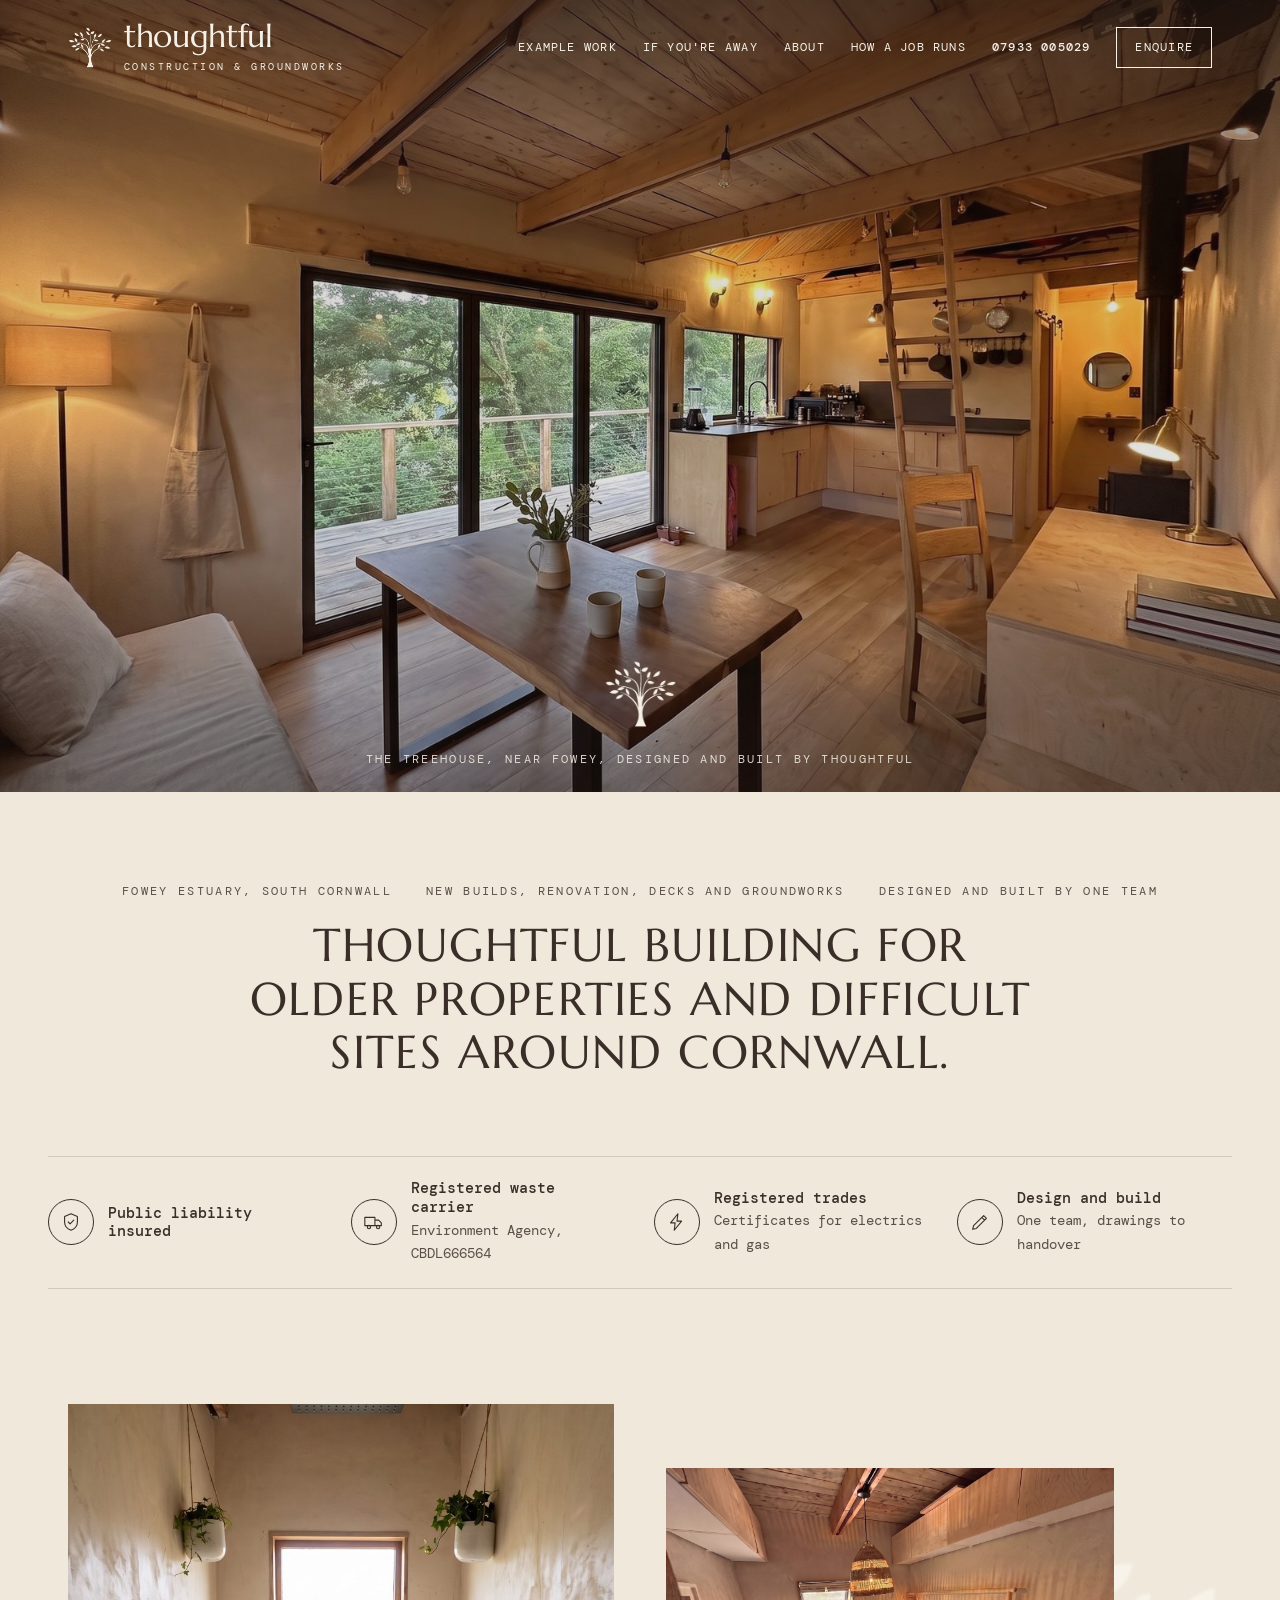
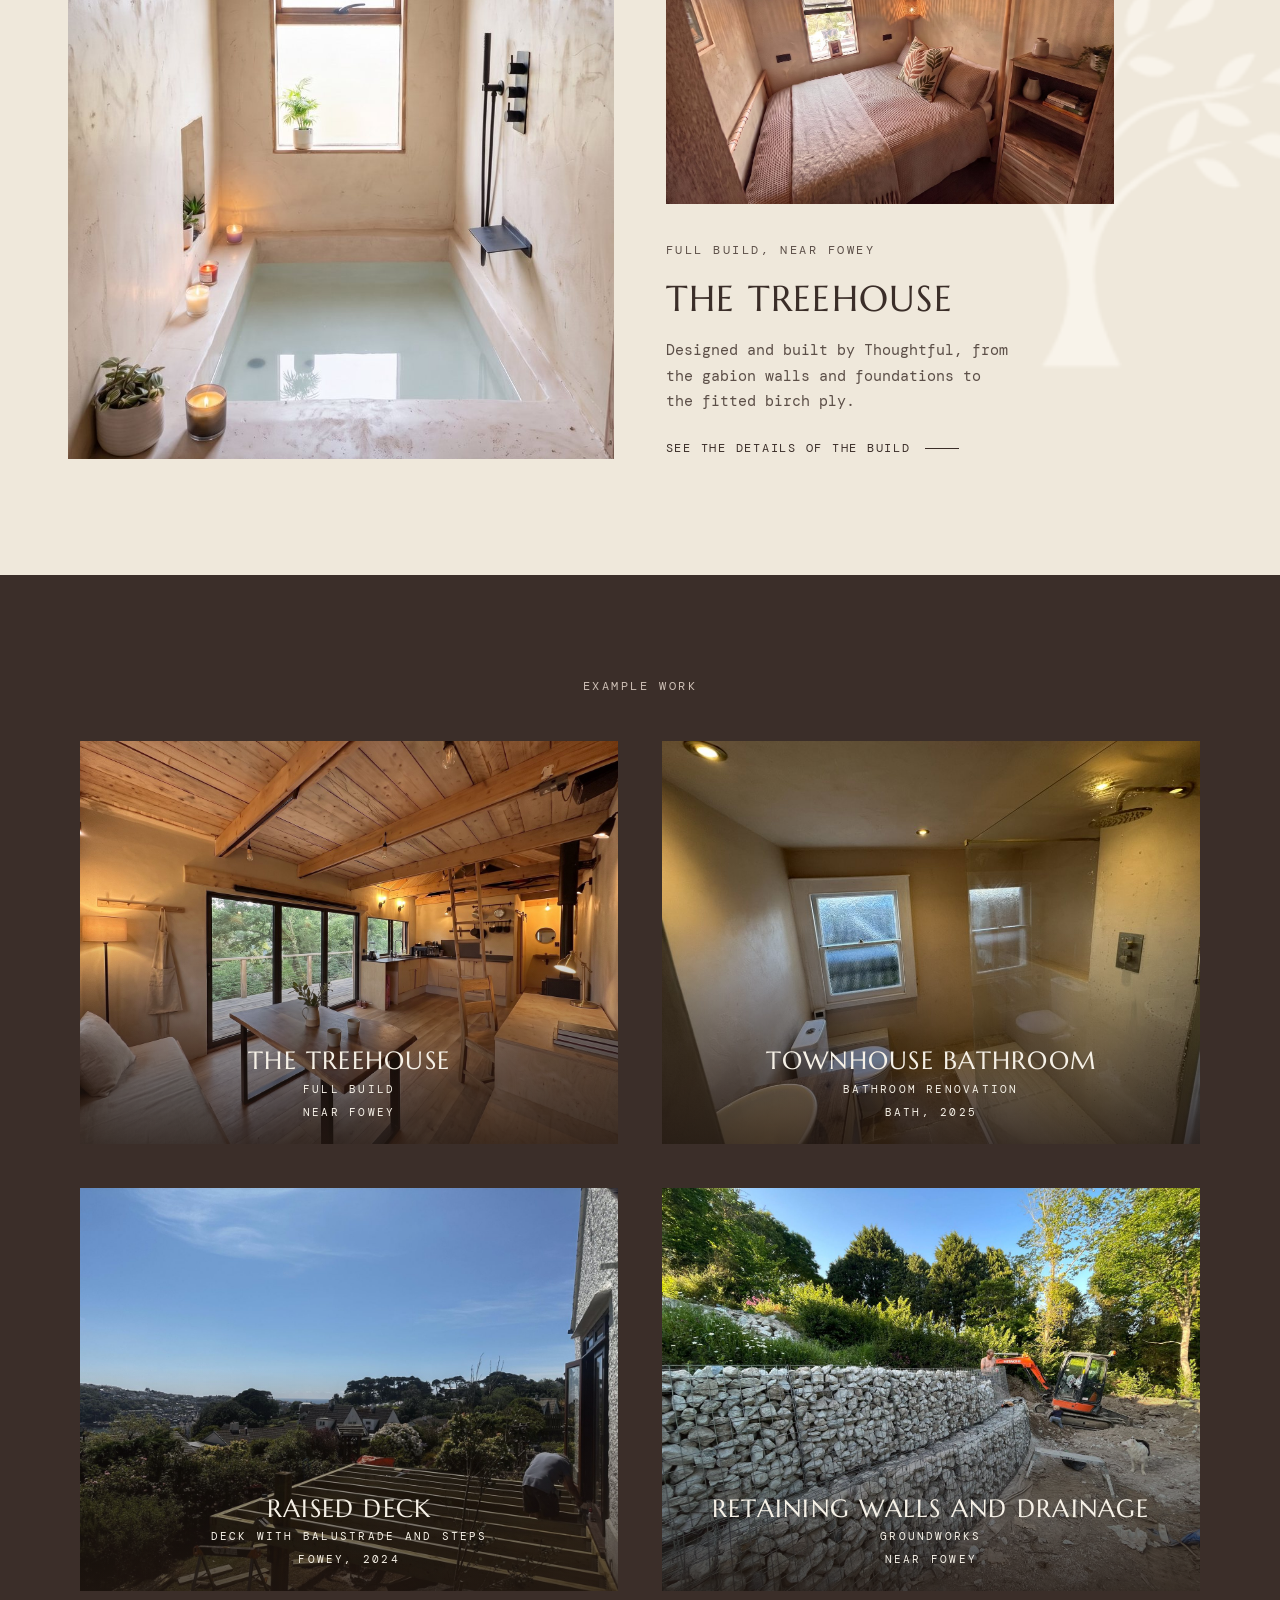
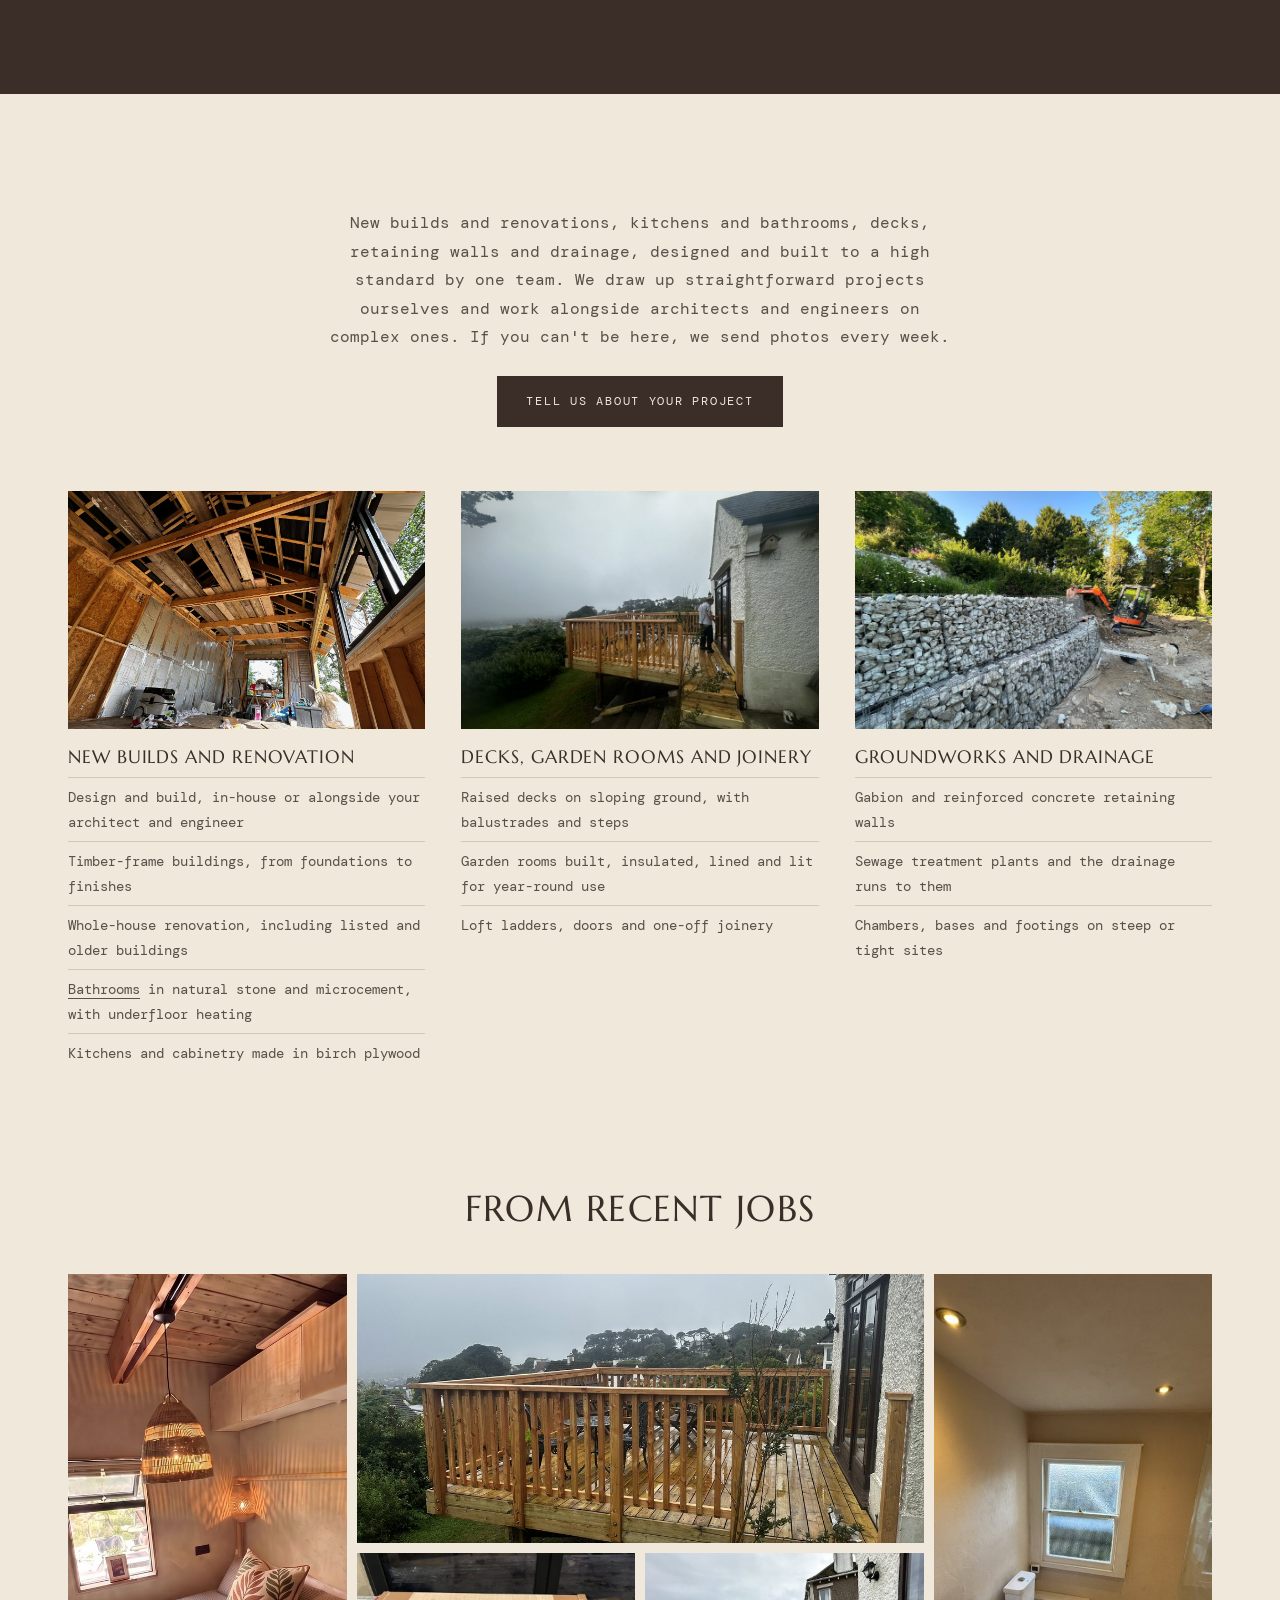
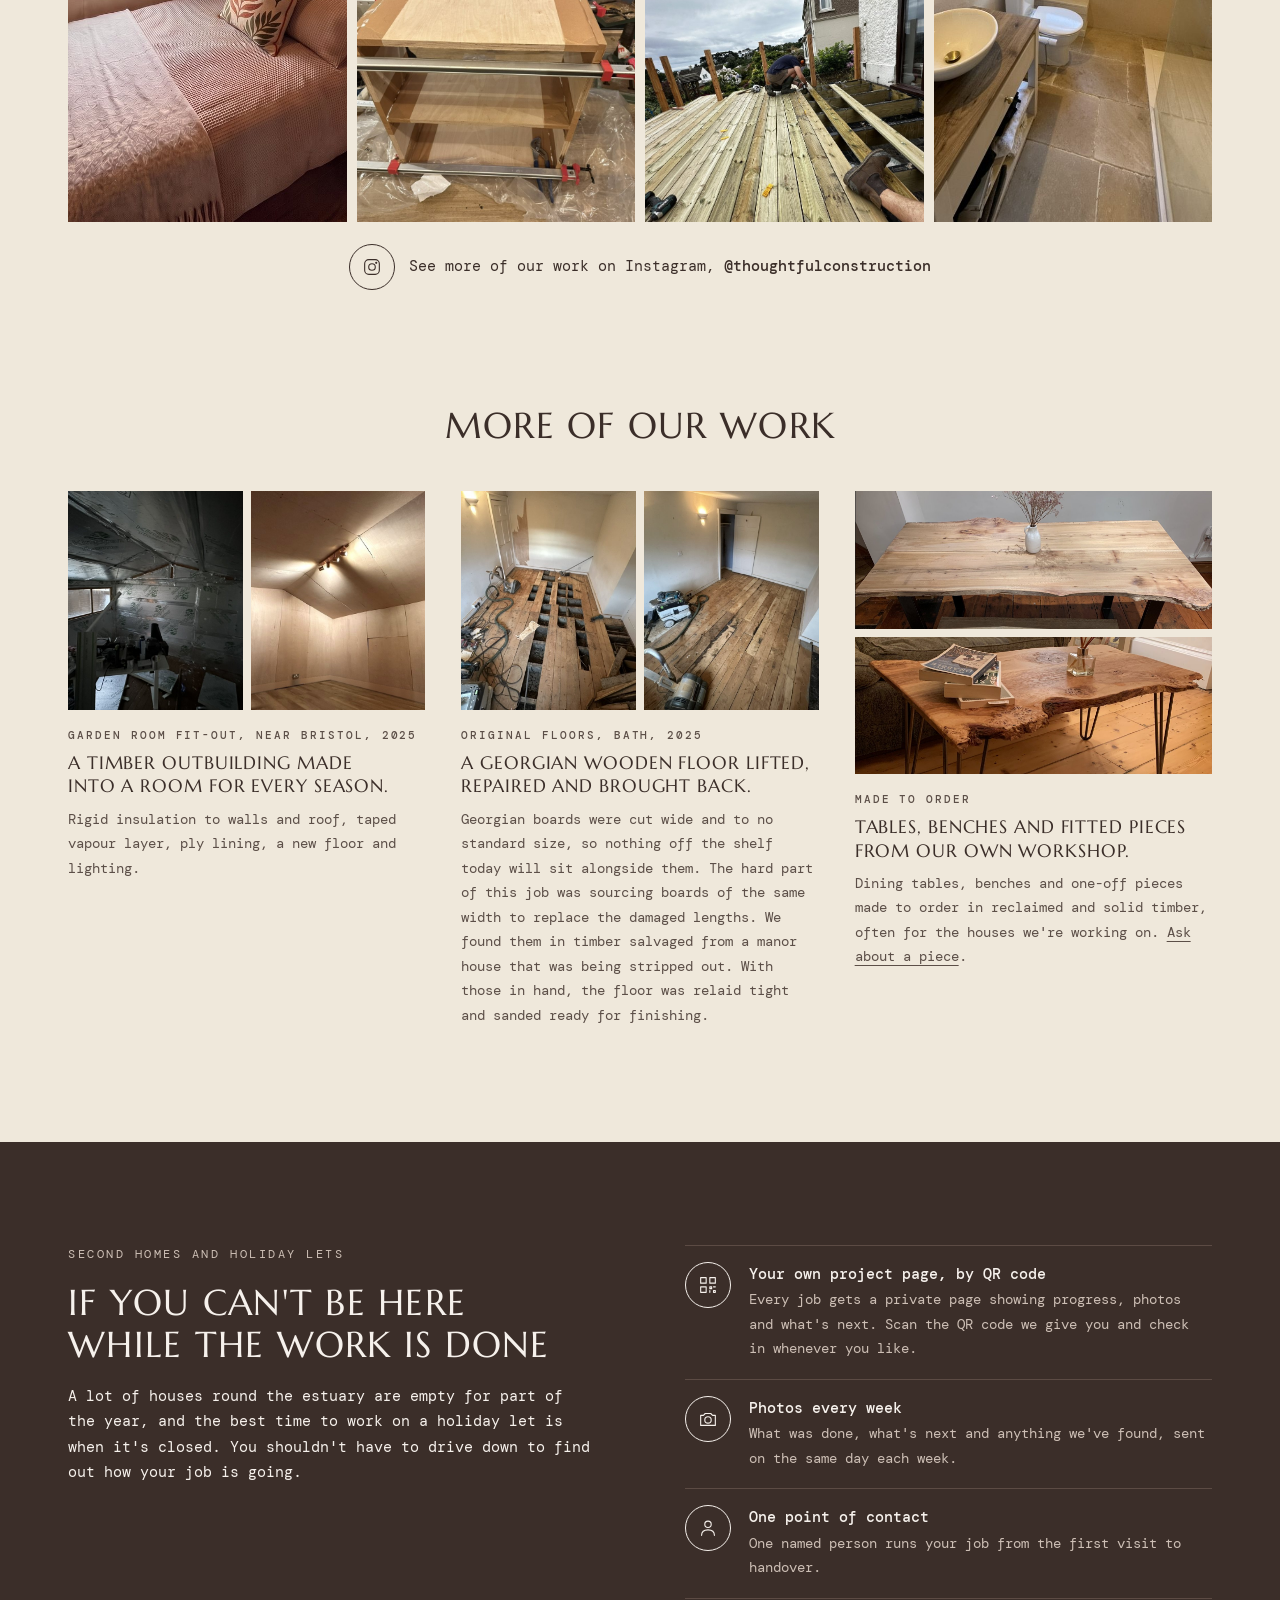
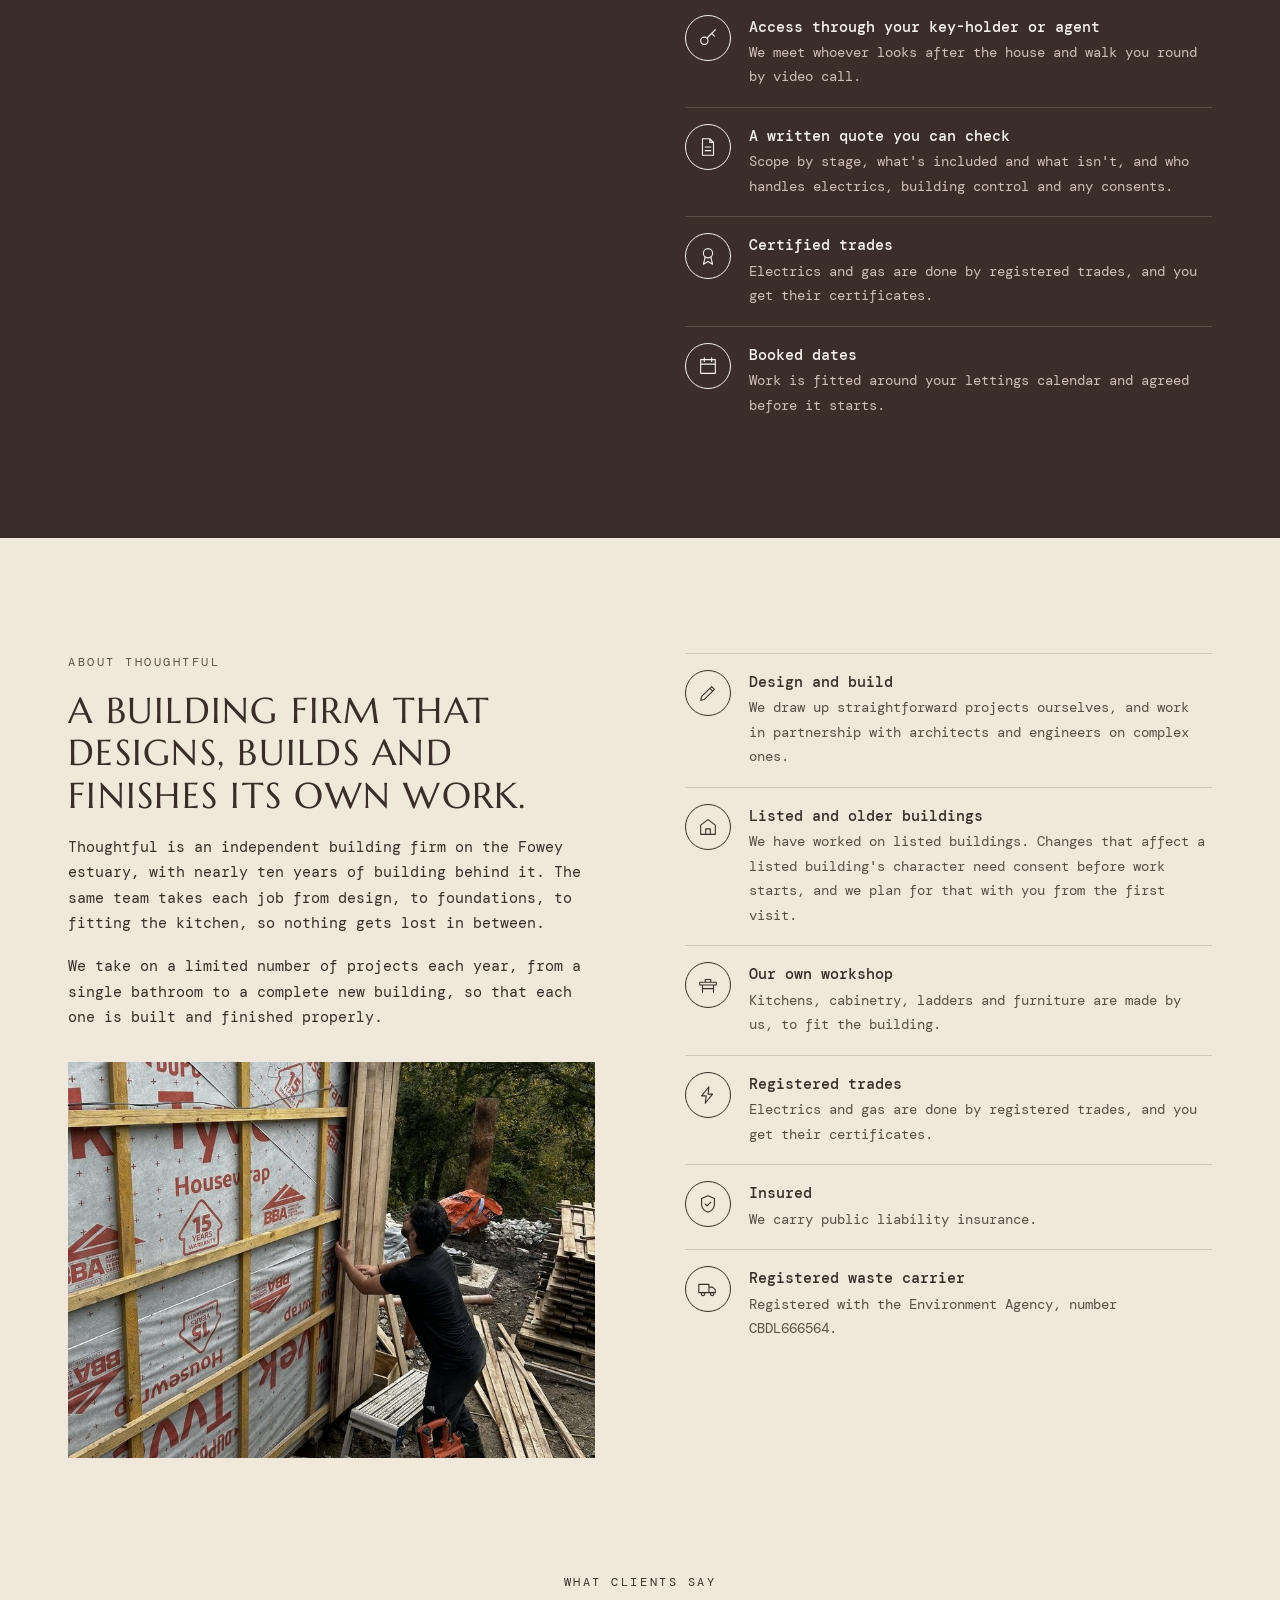
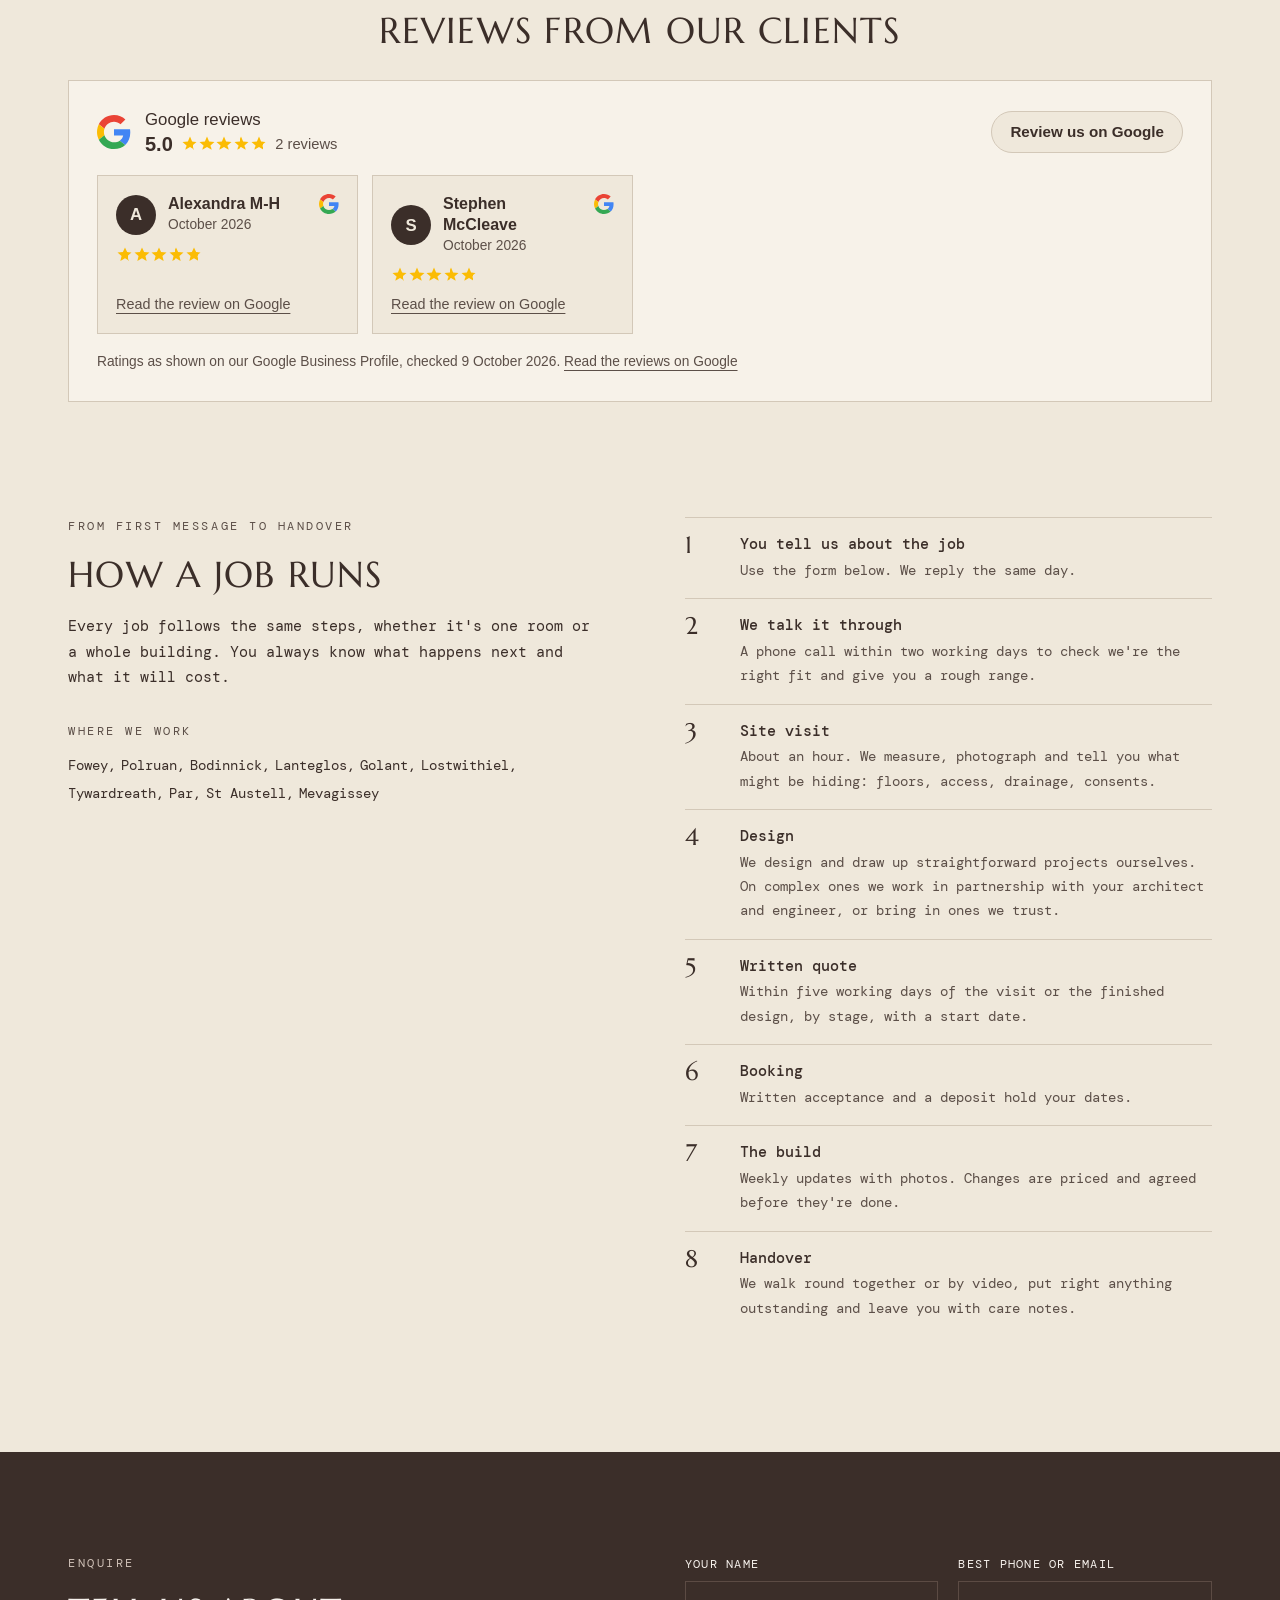
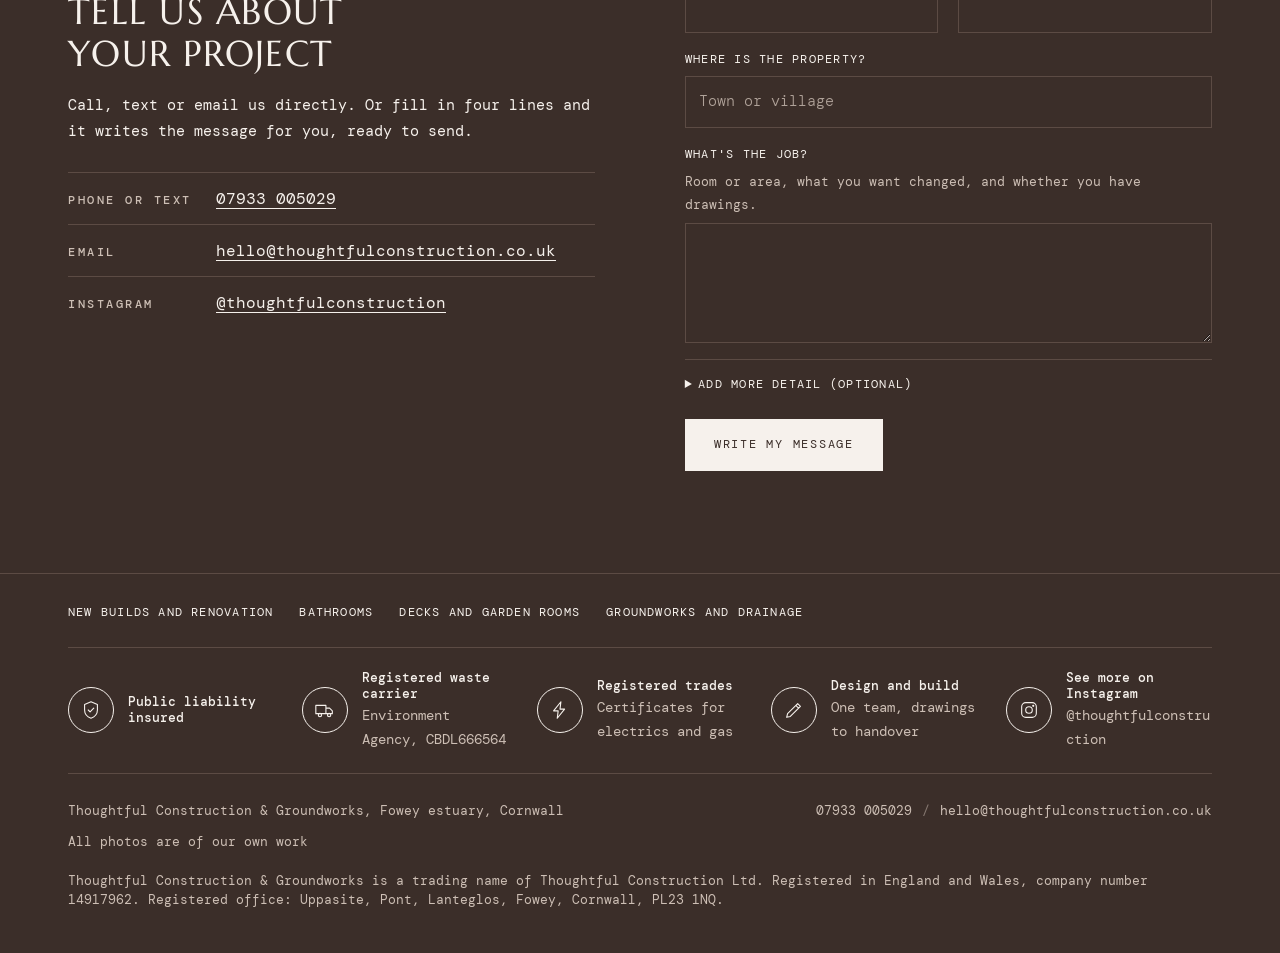
==== index.html @ e9af924b "Give the Treehouse bedroom photo a larger, aligned place and expand the link wording Co-Authored-By:" ====
<!doctype html>
<html lang="en-GB">
<head>
<meta charset="utf-8">
<meta name="viewport" content="width=device-width, initial-scale=1">
<title>Thoughtful Construction &amp; Groundworks | Builders in Fowey, Cornwall</title>
<meta name="description" content="Thoughtful Construction &amp; Groundworks: new builds, renovations, kitchens, bathrooms and groundworks for older properties and difficult sites around Fowey, Cornwall.">
<meta property="og:title" content="Thoughtful Construction &amp; Groundworks">
<meta property="og:description" content="Thoughtful Construction &amp; Groundworks: new builds, renovations, kitchens, bathrooms and groundworks for older properties and difficult sites around Fowey, Cornwall.">
<meta property="og:image" content="https://thoughtfulconstruction.co.uk/img/tree-10.jpg">
<meta property="og:type" content="website">
<meta property="og:url" content="https://thoughtfulconstruction.co.uk/">
<link rel="canonical" href="https://thoughtfulconstruction.co.uk/">
<link rel="icon" href="/favicon.ico?v=2" sizes="any">
<link rel="icon" type="image/png" href="/favicon.png?v=2">
<link rel="apple-touch-icon" href="/apple-touch-icon.png?v=2">
<link rel="preconnect" href="https://fonts.googleapis.com">
<link rel="preconnect" href="https://fonts.gstatic.com" crossorigin>
<link rel="stylesheet" href="https://fonts.googleapis.com/css2?family=DM+Mono:wght@300;400;500&family=Marcellus&display=swap">
<link rel="stylesheet" href="/style.css">
<script type="application/ld+json">
{"@context":"https://schema.org","@type":"GeneralContractor","name":"Thoughtful Construction & Groundworks","legalName":"Thoughtful Construction Ltd","url":"https://thoughtfulconstruction.co.uk/","telephone":"+447933005029","email":"hello@thoughtfulconstruction.co.uk","image":"https://thoughtfulconstruction.co.uk/img/tree-10.jpg","logo":"https://thoughtfulconstruction.co.uk/apple-touch-icon.png","description":"New builds, renovations, kitchens, bathrooms, decks and groundworks for older properties and difficult sites around Fowey, Cornwall.","areaServed":["Fowey","Polruan","Lostwithiel","St Austell","Cornwall"],"sameAs":["https://www.instagram.com/thoughtfulconstruction/"]}
</script>
</head>
<body class="home">
<svg class="sprite" aria-hidden="true" width="0" height="0"><defs><symbol id="i-shield" viewBox="0 0 24 24"><path d="M12 3l7 3v6c0 4.5-3 7.5-7 9-4-1.5-7-4.5-7-9V6z"/><path d="M9 12l2 2 4-4"/></symbol><symbol id="i-truck" viewBox="0 0 24 24"><path d="M2 7h11v9H2zM13 10h4l3 3v3h-7"/><circle cx="6.5" cy="17.5" r="1.8"/><circle cx="16.5" cy="17.5" r="1.8"/></symbol><symbol id="i-bolt" viewBox="0 0 24 24"><path d="M13 3L5 13h5l-1 8 8-10h-5z"/></symbol><symbol id="i-pencil" viewBox="0 0 24 24"><path d="M4 20l1-4L16 5l3 3L8 19zM14 7l3 3"/></symbol><symbol id="i-house" viewBox="0 0 24 24"><path d="M4 20V10l8-6 8 6v10zM9.5 20v-6h5v6"/></symbol><symbol id="i-bench" viewBox="0 0 24 24"><path d="M3 9h18v3H3zM6 12v8M18 12v8M6 16h12M9 9V6h6v3"/></symbol><symbol id="i-qr" viewBox="0 0 24 24"><path d="M4 4h6v6H4zM14 4h6v6h-6zM4 14h6v6H4zM14 14h2v2h-2zM18 18h2v2h-2zM18 14h2M14 18v2"/></symbol><symbol id="i-camera" viewBox="0 0 24 24"><path d="M4 8h3l2-2h6l2 2h3v11H4z"/><circle cx="12" cy="13" r="3.5"/></symbol><symbol id="i-person" viewBox="0 0 24 24"><circle cx="12" cy="8" r="3.5"/><path d="M5 20c0-4 3-6 7-6s7 2 7 6"/></symbol><symbol id="i-key" viewBox="0 0 24 24"><circle cx="8" cy="15" r="4"/><path d="M11 12l9-9M16 7l3 3"/></symbol><symbol id="i-doc" viewBox="0 0 24 24"><path d="M6 3h8l4 4v14H6zM14 3v4h4M9 12h6M9 16h6"/></symbol><symbol id="i-rosette" viewBox="0 0 24 24"><circle cx="12" cy="9" r="5"/><path d="M9 13l-2 8 5-3 5 3-2-8"/></symbol><symbol id="i-calendar" viewBox="0 0 24 24"><path d="M4 5h16v15H4zM4 10h16M8 3v4M16 3v4"/></symbol><symbol id="i-g" viewBox="0 0 48 48"><path fill="#EA4335" d="M24 9.5c3.54 0 6.71 1.22 9.21 3.6l6.85-6.85C35.9 2.38 30.47 0 24 0 14.62 0 6.51 5.38 2.56 13.22l7.98 6.19C12.43 13.72 17.74 9.5 24 9.5z"/><path fill="#4285F4" d="M46.98 24.55c0-1.57-.15-3.09-.38-4.55H24v9.02h12.94c-.58 2.96-2.26 5.48-4.78 7.18l7.73 6c4.51-4.18 7.09-10.36 7.09-17.65z"/><path fill="#FBBC05" d="M10.53 28.59c-.48-1.45-.76-2.99-.76-4.59s.27-3.14.76-4.59l-7.98-6.19C.92 16.46 0 20.12 0 24c0 3.88.92 7.54 2.56 10.78l7.97-6.19z"/><path fill="#34A853" d="M24 48c6.48 0 11.93-2.13 15.89-5.81l-7.73-6c-2.15 1.45-4.92 2.3-8.16 2.3-6.26 0-11.57-4.22-13.47-9.91l-7.98 6.19C6.51 42.62 14.62 48 24 48z"/></symbol></defs></svg>
<header class="top">
  <div class="wrap">
    <a class="mark" href="#top" aria-label="Thoughtful Construction and Groundworks">
      <span class="tree" aria-hidden="true"></span><span class="rule" aria-hidden="true"></span>
      <span><b>Thoughtful</b><small>Construction &amp; Groundworks</small></span>
    </a>
    <nav aria-label="Sections">
      <a href="#work">Example work</a><a href="#away">If you're away</a><a href="#about">About</a><a href="#process">How a job runs</a><a class="tel" href="tel:+447933005029">07933 005029</a><a class="go" href="#enquire">Enquire</a>
    </nav>
  </div>
</header>

<main id="top">
<section class="hero">
  <div class="wrap">
    <h1>Thoughtful building for older properties and difficult sites around Cornwall.</h1>
    <ul class="rowline"><li>Fowey estuary, south Cornwall</li><li>New builds, renovation, decks and groundworks</li><li>Designed and built by one team</li></ul>
    <figure>
      <img src="/img/tree-10.jpg" width="1600" height="1200" alt="Inside the Treehouse near Fowey: timber ceiling, dining table, kitchen and loft ladder, designed and built by Thoughtful">
      <span class="tree" aria-hidden="true"></span>
      <figcaption>The Treehouse, near Fowey, designed and built by Thoughtful</figcaption>
    </figure>
    <ul class="seals">
      <li><i class="ico" aria-hidden="true"><svg><use href="#i-shield"/></svg></i><span><b>Public liability insured</b></span></li>
      <li><i class="ico" aria-hidden="true"><svg><use href="#i-truck"/></svg></i><span><b>Registered waste carrier</b><small>Environment Agency, CBDL666564</small></span></li>
      <li><i class="ico" aria-hidden="true"><svg><use href="#i-bolt"/></svg></i><span><b>Registered trades</b><small>Certificates for electrics and gas</small></span></li>
      <li><i class="ico" aria-hidden="true"><svg><use href="#i-pencil"/></svg></i><span><b>Design and build</b><small>One team, drawings to handover</small></span></li>
    </ul>
  </div>
</section>

<section class="feature">
  <div class="wrap">
    <img class="big-img" loading="lazy" src="/img/tree-35.jpg" width="896" height="1200" alt="Sunken microcement bath in the Treehouse">
    <div class="side">
      <span class="tree" aria-hidden="true"></span>
      <img class="small-img" loading="lazy" src="/img/tree-36.jpg" width="1400" height="1045" alt="Finished bedroom in the Treehouse with timber ceiling and fitted birch plywood storage">
      <div class="stack">
        <p class="label">Full build, near Fowey</p>
        <h2>The Treehouse</h2>
        <p>Designed and built by Thoughtful, from the gabion walls and foundations to the fitted birch ply.</p>
        <a class="line-link" href="/new-builds-and-renovation/#treehouse">See the details of the build</a>
      </div>
    </div>
  </div>
</section>

<section class="index" id="work">
  <div class="wrap">
    <h2 class="label">Example work</h2>
    <ul>
      <li><a href="/new-builds-and-renovation/#treehouse"><b>The Treehouse</b><span>Full build</span><span>near Fowey</span><img loading="lazy" src="/img/tree-10.jpg" width="1600" height="1200" alt=""></a></li>
      <li><a href="/bathrooms/#bathroom"><b>Townhouse bathroom</b><span>Bathroom renovation</span><span>Bath, 2025</span><img loading="lazy" src="/img/bath-22.jpg" width="1024" height="768" alt=""></a></li>
      <li><a href="/decks-and-garden-rooms/#deck"><b>Raised deck</b><span>Deck with balustrade and steps</span><span>Fowey, 2024</span><img loading="lazy" src="/img/deck-16.jpg" width="1400" height="1050" alt=""></a></li>
      <li><a href="/groundworks-and-drainage/#groundworks"><b>Retaining walls and drainage</b><span>Groundworks</span><span>near Fowey</span><img loading="lazy" src="/img/ground-06.jpg" width="1600" height="1200" alt=""></a></li>
    </ul>
  </div>
</section>

<section class="plain">
  <div class="wrap">
    <div class="intro">
      <p class="big">New builds and renovations, kitchens and bathrooms, decks, retaining walls and drainage, designed and built to a high standard by one team. We draw up straightforward projects ourselves and work alongside architects and engineers on complex ones. If you can't be here, we send photos every week.</p>
      <div class="actions"><a class="btn" href="#enquire">Tell us about your project</a></div>
    </div>
    <div class="svcs">
      <div class="svc">
      <a class="svc-img" href="/new-builds-and-renovation/" tabindex="-1" aria-hidden="true"><img loading="lazy" src="/img/tree-24.jpg" width="1400" height="903" alt=""></a>
      <h3><a href="/new-builds-and-renovation/">New builds and renovation</a></h3>
      <ul><li>Design and build, in-house or alongside your architect and engineer</li><li>Timber-frame buildings, from foundations to finishes</li><li>Whole-house renovation, including listed and older buildings</li><li><a href="/bathrooms/">Bathrooms</a> in natural stone and microcement, with underfloor heating</li><li>Kitchens and cabinetry made in birch plywood</li></ul>
      </div>
      <div class="svc">
      <a class="svc-img" href="/decks-and-garden-rooms/" tabindex="-1" aria-hidden="true"><img loading="lazy" src="/img/deck-13.jpg" width="1024" height="768" alt=""></a>
      <h3><a href="/decks-and-garden-rooms/">Decks, garden rooms and joinery</a></h3>
      <ul><li>Raised decks on sloping ground, with balustrades and steps</li><li>Garden rooms built, insulated, lined and lit for year-round use</li><li>Loft ladders, doors and one-off joinery</li></ul>
      </div>
      <div class="svc">
      <a class="svc-img" href="/groundworks-and-drainage/" tabindex="-1" aria-hidden="true"><img loading="lazy" src="/img/ground-06.jpg" width="1600" height="1200" alt=""></a>
      <h3><a href="/groundworks-and-drainage/">Groundworks and drainage</a></h3>
      <ul><li>Gabion and reinforced concrete retaining walls</li><li>Sewage treatment plants and the drainage runs to them</li><li>Chambers, bases and footings on steep or tight sites</li></ul>
      </div>
    </div>
  </div>
</section>

<section class="plain">
  <div class="wrap">
    <h2>From recent jobs</h2>
    <div class="gallery">
      <img class="tall" loading="lazy" src="/img/tree-36.jpg" width="1400" height="1045" alt="Finished bedroom in the Treehouse with timber ceiling and fitted storage">
      <img class="wide" loading="lazy" src="/img/deck-15.jpg" width="1024" height="768" alt="Finished raised deck from below with the valley beyond">
      <img class="tall" loading="lazy" src="/img/bath-17.jpg" width="768" height="1024" alt="Finished bathroom from the door: basin on timber vanity, stone floor, shower beyond">
      <img loading="lazy" src="/img/tree-32.jpg" width="1024" height="768" alt="A birch plywood cabinet in clamps in the workshop">
      <img loading="lazy" src="/img/deck-09.jpg" width="1024" height="768" alt="Deck boards going down">
    </div>
    <p class="more-link"><a href="https://www.instagram.com/thoughtfulconstruction/" rel="noopener"><i class="ico" aria-hidden="true"><svg viewBox="0 0 24 24"><rect x="4" y="4" width="16" height="16" rx="4.5"/><circle cx="12" cy="12" r="3.6"/><circle cx="16.6" cy="7.4" r=".6"/></svg></i><span>See more of our work on Instagram, <b>@thoughtfulconstruction</b></span></a></p>
  </div>
</section>

<section class="small">
  <div class="wrap">
    <h2>More of our work</h2>
    <div class="small-grid">
      <article>
        <div class="pair"><img loading="lazy" src="/img/garden-03.jpg" width="1024" height="768" alt="Timber outbuilding insulated and foil-taped"><img loading="lazy" src="/img/garden-05.jpg" width="976" height="652" alt="The same room lined in ply with track lighting"></div>
        <span class="label">Garden room fit-out, near Bristol, 2025</span>
        <h3>A timber outbuilding made into a room for every season.</h3>
        <p>Rigid insulation to walls and roof, taped vapour layer, ply lining, a new floor and lighting.</p>
      </article>
      <article>
        <div class="pair"><img loading="lazy" src="/img/floor-01.jpg" width="1024" height="768" alt="Original Georgian floorboards lifted for repair"><img loading="lazy" src="/img/floor-04.jpg" width="1024" height="768" alt="The repaired floor being sanded"></div>
        <span class="label">Original floors, Bath, 2025</span>
        <h3>A Georgian wooden floor lifted, repaired and brought back.</h3>
        <p>Georgian boards were cut wide and to no standard size, so nothing off the shelf today will sit alongside them. The hard part of this job was sourcing boards of the same width to replace the damaged lengths. We found them in timber salvaged from a manor house that was being stripped out. With those in hand, the floor was relaid tight and sanded ready for finishing.</p>
      </article>
      <article>
        <div class="pair wide"><img loading="lazy" src="/img/made-13.jpg" width="1400" height="538" alt="Live-edge dining table top on steel legs"><img loading="lazy" src="/img/made-14.jpg" width="1400" height="538" alt="Live-edge burr timber coffee table on hairpin legs"></div>
        <span class="label">Made to order</span>
        <h3>Tables, benches and fitted pieces from our own workshop.</h3>
        <p>Dining tables, benches and one-off pieces made to order in reclaimed and solid timber, often for the houses we're working on. <a href="#enquire" data-type="Kitchen, joinery or furniture">Ask about a piece</a>.</p>
      </article>
    </div>
  </div>
</section>

<section class="plain" id="away">
  <div class="wrap two">
    <div class="stack">
      <p class="label">Second homes and holiday lets</p>
      <h2>If you can't be here while the work is done</h2>
      <p>A lot of houses round the estuary are empty for part of the year, and the best time to work on a holiday let is when it's closed. You shouldn't have to drive down to find out how your job is going.</p>
    </div>
    <ul class="ticks icons">
      <li><i class="ico" aria-hidden="true"><svg><use href="#i-qr"/></svg></i><b>Your own project page, by QR code</b><span>Every job gets a private page showing progress, photos and what's next. Scan the QR code we give you and check in whenever you like.</span></li>
      <li><i class="ico" aria-hidden="true"><svg><use href="#i-camera"/></svg></i><b>Photos every week</b><span>What was done, what's next and anything we've found, sent on the same day each week.</span></li>
      <li><i class="ico" aria-hidden="true"><svg><use href="#i-person"/></svg></i><b>One point of contact</b><span>One named person runs your job from the first visit to handover.</span></li>
      <li><i class="ico" aria-hidden="true"><svg><use href="#i-key"/></svg></i><b>Access through your key-holder or agent</b><span>We meet whoever looks after the house and walk you round by video call.</span></li>
      <li><i class="ico" aria-hidden="true"><svg><use href="#i-doc"/></svg></i><b>A written quote you can check</b><span>Scope by stage, what's included and what isn't, and who handles electrics, building control and any consents.</span></li>
      <li><i class="ico" aria-hidden="true"><svg><use href="#i-rosette"/></svg></i><b>Certified trades</b><span>Electrics and gas are done by registered trades, and you get their certificates.</span></li>
      <li><i class="ico" aria-hidden="true"><svg><use href="#i-calendar"/></svg></i><b>Booked dates</b><span>Work is fitted around your lettings calendar and agreed before it starts.</span></li>
    </ul>
  </div>
</section>

<section class="plain" id="about">
  <div class="wrap two">
    <div class="stack">
      <p class="label">About Thoughtful</p>
      <h2>A building firm that designs, builds and finishes its own work.</h2>
      <p>Thoughtful is an independent building firm on the Fowey estuary, with nearly ten years of building behind it. The same team takes each job from design, to foundations, to fitting the kitchen, so nothing gets lost in between.</p>
      <p>We take on a limited number of projects each year, from a single bathroom to a complete new building, so that each one is built and finished properly.</p>
      <img class="aside-img" loading="lazy" src="/img/tree-25.jpg" width="768" height="1024" alt="Timber cladding being fixed over battens and breather membrane">
    </div>
    <ul class="ticks icons">
      <li><i class="ico" aria-hidden="true"><svg><use href="#i-pencil"/></svg></i><b>Design and build</b><span>We draw up straightforward projects ourselves, and work in partnership with architects and engineers on complex ones.</span></li>
      <li><i class="ico" aria-hidden="true"><svg><use href="#i-house"/></svg></i><b>Listed and older buildings</b><span>We have worked on listed buildings. Changes that affect a listed building's character need consent before work starts, and we plan for that with you from the first visit.</span></li>
      <li><i class="ico" aria-hidden="true"><svg><use href="#i-bench"/></svg></i><b>Our own workshop</b><span>Kitchens, cabinetry, ladders and furniture are made by us, to fit the building.</span></li>
      <li><i class="ico" aria-hidden="true"><svg><use href="#i-bolt"/></svg></i><b>Registered trades</b><span>Electrics and gas are done by registered trades, and you get their certificates.</span></li>
      <li><i class="ico" aria-hidden="true"><svg><use href="#i-shield"/></svg></i><b>Insured</b><span>We carry public liability insurance.</span></li>
      <li><i class="ico" aria-hidden="true"><svg><use href="#i-truck"/></svg></i><b>Registered waste carrier</b><span>Registered with the Environment Agency, number CBDL666564.</span></li>
    </ul>
  </div>
</section>

<!-- Client reviews. Switched on 9 October 2026.
     The cards show each reviewer's name, date and stars only. The review wording is
     left on Google, because the site does not name individuals in the firm.
     This is copied by hand from our Google Business Profile and is not a live feed,
     so the score, count, names and stars must match what Google shows.
     Never write, shorten or alter a review ourselves.

     When a new review arrives:
     1. Copy a <li class="g-card"> below and change the initial, name, month and
        data-stars (the number of stars the reviewer gave, 1 to 5).
     2. Set the summary line to what Google shows: the score, the count, and the
        stars (for a score that is not a whole number, such as 4.7, add
        style="--n:4.7" to that g-stars span). Set the "checked" date to today.
     To show a review's wording as well, add <p>The review, word for word.</p>
     under the stars. To switch the section off, add the word "hidden" to the
     <section> line.
-->
<section class="plain" id="reviews">
  <div class="wrap">
    <p class="label">What clients say</p>
    <h2>Reviews from our clients</h2>
    <div class="g-box">
      <div class="g-head">
        <svg class="g-mark" aria-hidden="true"><use href="#i-g"/></svg>
        <div class="g-sum">
          <b>Google reviews</b>
          <span><span class="g-score">5.0</span><span class="g-stars" data-stars="5" role="img" aria-label="5.0 out of 5 stars"></span><span class="g-count">2 reviews</span></span>
        </div>
        <a class="g-btn" href="https://g.page/r/CZiv4HWzdBLGEBM/review" rel="noopener">Review us on Google</a>
      </div>
      <ul class="g-list">
        <li class="g-card">
          <div class="g-who"><span class="g-av" aria-hidden="true">A</span><b>Alexandra M-H</b><small>October 2026</small><svg class="g-mark" aria-hidden="true"><use href="#i-g"/></svg></div>
          <span class="g-stars" data-stars="5" role="img" aria-label="5 out of 5 stars"></span>
          <a href="https://g.page/r/CZiv4HWzdBLGEBM" rel="noopener">Read the review on Google</a>
        </li>
        <li class="g-card">
          <div class="g-who"><span class="g-av" aria-hidden="true">S</span><b>Stephen McCleave</b><small>October 2026</small><svg class="g-mark" aria-hidden="true"><use href="#i-g"/></svg></div>
          <span class="g-stars" data-stars="5" role="img" aria-label="5 out of 5 stars"></span>
          <a href="https://g.page/r/CZiv4HWzdBLGEBM" rel="noopener">Read the review on Google</a>
        </li>
      </ul>
      <p class="g-foot">Ratings as shown on our Google Business Profile, checked <span class="g-date">9 October 2026</span>. <a href="https://g.page/r/CZiv4HWzdBLGEBM" rel="noopener">Read the reviews on Google</a></p>
    </div>
  </div>
</section>

<section class="plain" id="process">
  <div class="wrap two">
    <div class="stack">
      <p class="label">From first message to handover</p>
      <h2>How a job runs</h2>
      <p>Every job follows the same steps, whether it's one room or a whole building. You always know what happens next and what it will cost.</p>
      <div class="stack" style="margin-top:14px;gap:.7rem">
        <span class="label">Where we work</span>
        <ul class="places"><li>Fowey</li><li>Polruan</li><li>Bodinnick</li><li>Lanteglos</li><li>Golant</li><li>Lostwithiel</li><li>Tywardreath</li><li>Par</li><li>St Austell</li><li>Mevagissey</li></ul>
      </div>
    </div>
    <ol class="steps">
      <li><b>You tell us about the job</b><span>Use the form below. We reply the same day.</span></li>
      <li><b>We talk it through</b><span>A phone call within two working days to check we're the right fit and give you a rough range.</span></li>
      <li><b>Site visit</b><span>About an hour. We measure, photograph and tell you what might be hiding: floors, access, drainage, consents.</span></li>
      <li><b>Design</b><span>We design and draw up straightforward projects ourselves. On complex ones we work in partnership with your architect and engineer, or bring in ones we trust.</span></li>
      <li><b>Written quote</b><span>Within five working days of the visit or the finished design, by stage, with a start date.</span></li>
      <li><b>Booking</b><span>Written acceptance and a deposit hold your dates.</span></li>
      <li><b>The build</b><span>Weekly updates with photos. Changes are priced and agreed before they're done.</span></li>
      <li><b>Handover</b><span>We walk round together or by video, put right anything outstanding and leave you with care notes.</span></li>
    </ol>
  </div>
</section>

<section class="enquire" id="enquire">
  <div class="wrap">
    <div class="two">
      <div class="stack">
        <p class="label">Enquire</p>
        <h2>Tell us about your project</h2>
        <p>Call, text or email us directly. Or fill in four lines and it writes the message for you, ready to send.</p>
        <div class="contact"><div><div class="label">Phone or text</div><span><a href="tel:+447933005029">07933 005029</a></span></div><div><div class="label">Email</div><span><a href="mailto:hello@thoughtfulconstruction.co.uk">hello@thoughtfulconstruction.co.uk</a></span></div><div><div class="label">Instagram</div><span><a href="https://www.instagram.com/thoughtfulconstruction/" rel="noopener">@thoughtfulconstruction</a></span></div></div>
      </div>
      <div>
        <form id="enq" novalidate>
          <label>Your name<input id="f-name" name="name" autocomplete="name" required></label>
          <label>Best phone or email<input id="f-reach" name="reach" autocomplete="email" required></label>
          <label class="full">Where is the property?<input id="f-place" name="place" placeholder="Town or village"></label>
          <label class="full">What's the job?<span class="hint">Room or area, what you want changed, and whether you have drawings.</span><textarea id="f-job" name="job" required></textarea></label>
          <details class="full more" id="f-more"><summary>Add more detail (optional)</summary>
            <div class="grid">
              <label>Kind of work
            <select id="f-type" name="type"><option value="">Choose one</option><option>New build or extension</option><option>Bathroom</option><option>Renovation of several rooms</option><option>Deck or garden room</option><option>Groundworks or drainage</option><option>Kitchen, joinery or furniture</option><option>Something else</option></select></label>
              <label>Rough budget
            <select id="f-budget" name="budget"><option value="">Choose one</option><option>Under £8,000</option><option>£8,000 to £15,000</option><option>£15,000 to £30,000</option><option>£30,000 to £60,000</option><option>Over £60,000</option><option>Not sure yet</option></select></label>
              <label>When would you like it done?<input id="f-when" name="when" placeholder="For example: before Easter"></label>
              <label>Is it listed, or let to guests?
            <select id="f-status" name="status"><option value="">Choose one</option><option>Neither</option><option>Listed building</option><option>Holiday let</option><option>Listed and let</option><option>Not sure</option></select></label>
              <label>Will you be nearby during the work?
            <select id="f-local" name="local"><option value="">Choose one</option><option>Yes, I live there</option><option>Sometimes</option><option>No, someone holds the keys</option></select></label>
              <label class="full">How did you hear about us?<input id="f-source" name="source"></label>
            </div>
          </details>
          <div class="full actions"><button class="btn" type="submit">Write my message</button><span class="err" id="f-err" role="alert" hidden></span></div>
        </form>
        <div class="result" id="result" hidden>
          <span class="label">Your message, ready to send</span>
          <textarea id="f-out" readonly aria-label="Your enquiry message"></textarea>
          <div class="actions"><a class="btn" id="f-mail" href="mailto:hello@thoughtfulconstruction.co.uk">Send by email</a><button class="btn ghost" type="button" id="f-copy">Copy message</button><span id="f-copied" class="label" role="status"></span></div>
          <p id="f-send"></p>
        </div>
      </div>
    </div>
  </div>
</section>
</main>

<footer>
  <div class="wrap"><span class="links"><a href="/new-builds-and-renovation/">New builds and renovation</a><a href="/bathrooms/">Bathrooms</a><a href="/decks-and-garden-rooms/">Decks and garden rooms</a><a href="/groundworks-and-drainage/">Groundworks and drainage</a></span><ul class="seals"><li><i class="ico" aria-hidden="true"><svg viewBox="0 0 24 24"><path d="M12 3l7 3v6c0 4.5-3 7.5-7 9-4-1.5-7-4.5-7-9V6z"/><path d="M9 12l2 2 4-4"/></svg></i><span><b>Public liability insured</b></span></li><li><i class="ico" aria-hidden="true"><svg viewBox="0 0 24 24"><path d="M2 7h11v9H2zM13 10h4l3 3v3h-7"/><circle cx="6.5" cy="17.5" r="1.8"/><circle cx="16.5" cy="17.5" r="1.8"/></svg></i><span><b>Registered waste carrier</b><small>Environment Agency, CBDL666564</small></span></li><li><i class="ico" aria-hidden="true"><svg viewBox="0 0 24 24"><path d="M13 3L5 13h5l-1 8 8-10h-5z"/></svg></i><span><b>Registered trades</b><small>Certificates for electrics and gas</small></span></li><li><i class="ico" aria-hidden="true"><svg viewBox="0 0 24 24"><path d="M4 20l1-4L16 5l3 3L8 19zM14 7l3 3"/></svg></i><span><b>Design and build</b><small>One team, drawings to handover</small></span></li><li><a href="https://www.instagram.com/thoughtfulconstruction/" rel="noopener"><i class="ico" aria-hidden="true"><svg viewBox="0 0 24 24"><rect x="4" y="4" width="16" height="16" rx="4.5"/><circle cx="12" cy="12" r="3.6"/><circle cx="16.6" cy="7.4" r=".6"/></svg></i><span><b>See more on Instagram</b><small>@thoughtfulconstruction</small></span></a></li></ul><span>Thoughtful Construction &amp; Groundworks, Fowey estuary, Cornwall</span><span class="sep"><a href="tel:+447933005029">07933 005029</a><a href="mailto:hello@thoughtfulconstruction.co.uk">hello@thoughtfulconstruction.co.uk</a></span><span>All photos are of our own work</span><span class="legal">Thoughtful Construction &amp; Groundworks is a trading name of Thoughtful Construction Ltd. Registered in England and Wales, company number 14917962. Registered office: Uppasite, Pont, Lanteglos, Fowey, Cornwall, PL23 1NQ.</span></div>
</footer>

<script src="/site.js"></script>
</body>
</html>
---- style.css ----
[hidden]{display:none!important}

/* Calm and centred: a cream page, the logo brown as the one ink, flared capitals for headings, light typewriter text for reading, and the logo tree reused as a pale motif. One light look, no dark variant. */
:root{
  --bg:#EFE8DB;
  --ink:#3B2E29;          /* logo brown */
  --muted:#5C4F48;
  --line:#D3C8B8;
  --panel:#F7F2E9;
  --motif:#F8F3EA;
  --band:#3B2E29;         /* enquiry and footer */
  --on-band:#F6F1EC;
  --on-band-muted:#CDBFB5;
  --band-line:#5C4B44;
  --err:#A3271C;
  --serif:"Marcellus","Times New Roman",Georgia,serif;
  --sans:"DM Mono",ui-monospace,Menlo,Consolas,monospace;
  --gutter:clamp(16px,4vw,48px);
  --max:1240px;
  --tree:url([data-uri]);
}
*{box-sizing:border-box}
html{-webkit-text-size-adjust:100%}
body{background:var(--bg);color:var(--ink);font-family:var(--sans);font-size:17px;line-height:1.55;margin:0}
img{display:block;max-width:100%;height:auto}
a{color:inherit;text-underline-offset:4px;text-decoration-thickness:1px}
a:focus-visible,button:focus-visible,input:focus-visible,select:focus-visible,textarea:focus-visible,summary:focus-visible,.seq:focus-visible{outline:2px solid var(--ink);outline-offset:3px}
h1,h2,h3{font-family:var(--serif);font-weight:400;margin:0;text-wrap:balance}
h1{font-size:clamp(2.1rem,5.2vw,4.4rem);line-height:1.02;letter-spacing:-.025em}
h2{font-size:clamp(1.9rem,3.8vw,3.1rem);line-height:1.04;letter-spacing:-.025em}
h3{font-size:1.45rem;line-height:1.15;letter-spacing:-.015em}
p{margin:0;max-width:62ch}
.wrap{max-width:var(--max);margin-inline:auto;padding-inline:var(--gutter)}
.label{font-family:var(--sans);font-size:.92rem;font-weight:600;line-height:1.4;letter-spacing:0}
.stack{display:flex;flex-direction:column;gap:1.1rem}

/* header */
.top .wrap{display:flex;flex-wrap:wrap;align-items:center;gap:10px 28px;padding-block:20px}
.mark{display:flex;align-items:center;gap:12px;text-decoration:none;margin-right:auto}
.tree{width:44px;height:41px;background:currentColor;flex:none;-webkit-mask:var(--tree) center/contain no-repeat;mask:var(--tree) center/contain no-repeat}
.mark .rule{display:none}
.mark b{font-family:var(--serif);font-weight:400;font-size:1.65rem;line-height:1;display:block}
.mark small{font-size:.74rem;font-weight:500;display:block;margin-top:4px}
.top nav{display:flex;flex-wrap:wrap;align-items:center;gap:6px 26px;font-size:.95rem;font-weight:500}
.top nav a{text-decoration:none;padding-block:6px}
.top nav a:hover{text-decoration:underline}
.top nav a.tel{font-weight:700;white-space:nowrap}
.top nav a.go{border:1px solid currentColor;padding:8px 18px;border-radius:999px}
.top nav a.go:hover{background:var(--ink);color:var(--bg);text-decoration:none}

/* buttons */
.btn{display:inline-block;background:var(--ink);color:var(--bg);font:600 1rem/1.3 var(--sans);padding:15px 26px;border:1px solid var(--ink);text-decoration:none;cursor:pointer;border-radius:999px}
.btn:hover{opacity:.86}
.btn.ghost{background:transparent;color:var(--ink)}
.btn.ghost:hover{background:var(--ink);color:var(--bg);opacity:1}
.actions{display:flex;flex-wrap:wrap;gap:12px;margin-top:8px}

/* hero */
.hero .wrap{padding-block:clamp(36px,7vw,104px) 0}
.hero h1{max-width:20ch}
.hero .crumb{margin-bottom:clamp(18px,3vw,36px)}
.crumb a{text-decoration:none}.crumb a:hover{text-decoration:underline}
.crumb span::before{content:"/";margin:0 10px;opacity:.45}
.hero .rowline{display:grid;grid-template-columns:repeat(3,minmax(0,1fr));gap:8px 32px;margin:clamp(36px,6.5vw,92px) 0 0;padding:16px 0 0;border-top:1px solid var(--ink);list-style:none;font-size:.95rem;font-weight:500}
.hero .sub{display:grid;grid-template-columns:minmax(0,7fr) minmax(0,5fr);gap:20px 48px;align-items:end;margin-top:clamp(36px,6.5vw,92px);padding-top:20px;border-top:1px solid var(--ink)}
.hero .sub .lede{font-size:1.12rem}
.hero .sub .actions{justify-content:flex-end;margin:0}
.hero figure{margin:clamp(28px,4vw,48px) 0 0}
.hero figure img{width:100%;aspect-ratio:21/9;object-fit:cover;object-position:50% 60%;background:var(--panel)}
.hero figure.small img{width:min(100%,560px);aspect-ratio:4/3}
.hero figcaption{margin-top:10px;color:var(--muted);font-weight:500;font-size:.88rem}

/* work index */
section.index{padding-block:clamp(56px,9vw,120px) 0}
.index h2{margin-bottom:14px}
.index ul{margin:0;padding:0;list-style:none}
.index li a{display:grid;grid-template-columns:minmax(0,5fr) minmax(0,3fr) minmax(0,2fr) 132px;gap:6px 24px;align-items:center;padding:18px 0;border-top:1px solid var(--line);text-decoration:none}
.index li:last-child a{border-bottom:1px solid var(--line)}
.index b{font-family:var(--serif);font-weight:400;font-size:clamp(1.5rem,3vw,2.4rem);letter-spacing:-.02em;line-height:1.1}
.index span{font-size:.95rem}
.index img{width:132px;aspect-ratio:4/3;object-fit:cover;background:var(--panel)}
.index a:hover b{text-decoration:underline;text-decoration-thickness:1px;text-underline-offset:6px}

/* plain two-column sections */
section.plain{padding-block:clamp(56px,9vw,120px) 0}
.two{display:grid;grid-template-columns:minmax(0,1fr) minmax(0,1fr);gap:32px clamp(32px,7vw,110px)}
.big{font-family:var(--serif);font-size:clamp(1.4rem,2.5vw,2rem);line-height:1.25;letter-spacing:-.015em;max-width:26ch}
.svc{padding:16px 0 18px;border-top:1px solid var(--line)}
.svc h3{font-family:var(--sans);font-weight:600;font-size:1.02rem;letter-spacing:0;line-height:1.4}
.svc h3 a{text-decoration:none}.svc h3 a:hover{text-decoration:underline}
.svc ul{margin:6px 0 0;padding:0;list-style:none;color:var(--muted);font-size:.95rem}
.svc li{padding:2px 0}
.ticks{margin:0;padding:0;list-style:none}
.ticks li{padding:14px 0 16px;border-top:1px solid var(--line)}
.ticks b{display:block;font-weight:600}
.ticks span{color:var(--muted);font-size:.96rem}
/* Google reviews, copied by hand from the Business Profile */
#reviews h2{margin:1.1rem 0 28px}
.g-box{border:1px solid var(--line);border-radius:12px;background:var(--panel);padding:clamp(16px,2.4vw,28px)}
.g-head{display:flex;align-items:center;gap:14px;flex-wrap:wrap}
.g-mark{width:34px;height:34px;flex:none}
.g-sum{display:flex;flex-direction:column;gap:2px;margin-right:auto;min-width:0}
.g-sum b{font-weight:600;font-size:1.05rem;line-height:1.3}
.g-sum > span{display:flex;align-items:center;gap:8px;flex-wrap:wrap}
.g-score{font-weight:600;font-size:1.25rem;line-height:1}
.g-count{color:var(--muted);font-size:.92rem}
.g-stars{--n:5;display:inline-block;width:5.4em;height:1.08em;flex:none;vertical-align:middle;
  --star:url("data:image/svg+xml,%3Csvg xmlns='http://www.w3.org/2000/svg' viewBox='0 0 24 24'%3E%3Cpath d='M12 17.3l-6.2 3.7 1.6-7L2 9.2l7.2-.6L12 2l2.8 6.6 7.2.6-5.4 4.8 1.6 7z'/%3E%3C/svg%3E");
  background:linear-gradient(90deg,#FBBC04 calc(var(--n)*20%),var(--line) 0);
  -webkit-mask:var(--star) left center/1.08em 1.08em repeat-x;mask:var(--star) left center/1.08em 1.08em repeat-x}
.g-stars[data-stars="4"]{--n:4}.g-stars[data-stars="3"]{--n:3}.g-stars[data-stars="2"]{--n:2}.g-stars[data-stars="1"]{--n:1}
.g-btn{display:inline-block;font:600 .95rem/1.3 var(--sans);padding:10px 18px;border:1px solid var(--line);border-radius:999px;background:var(--bg);color:var(--ink);text-decoration:none;white-space:nowrap}
.g-btn:hover{border-color:var(--ink)}
.g-list{margin:20px 0 0;padding:0;list-style:none;display:grid;grid-template-columns:repeat(auto-fill,minmax(260px,1fr));gap:14px}
.g-card{display:flex;flex-direction:column;gap:10px;min-width:0;padding:18px;border:1px solid var(--line);border-radius:10px;background:var(--bg)}
.g-who{display:grid;grid-template-columns:40px minmax(0,1fr) 20px;gap:0 12px;align-items:center}
.g-av{grid-row:span 2;width:40px;height:40px;border-radius:50%;display:grid;place-items:center;background:var(--ink);color:var(--bg);font-weight:600;font-size:1.05rem}
.g-who b{font-weight:600;line-height:1.3;align-self:end;overflow-wrap:anywhere}
.g-who small{grid-column:2;color:var(--muted);font-size:.86rem;align-self:start}
.g-who .g-mark{grid-column:3;grid-row:1 / span 2;width:20px;height:20px;align-self:start}
.g-card p{margin:0;font-size:.98rem;line-height:1.5}
.g-card a{margin-top:auto;font-size:.9rem;color:var(--muted)}
.g-foot{max-width:none;margin:18px 0 0;color:var(--muted);font-size:.86rem}
.steps{margin:0;padding:0;list-style:none;counter-reset:s}
.steps li{counter-increment:s;display:grid;grid-template-columns:2.8rem minmax(0,1fr);gap:0 10px;padding:14px 0 16px;border-top:1px solid var(--line)}
.steps li::before{content:counter(s);grid-row:span 2;font-family:var(--serif);font-size:1.6rem;line-height:1.1}
.steps b{font-weight:600}
.steps span{grid-column:2;color:var(--muted);font-size:.96rem}
.places{display:flex;flex-wrap:wrap;gap:4px 0;margin:0;padding:0;list-style:none;font-size:.95rem}
.places li:not(:last-child)::after{content:",";margin-right:.35em}

/* project write-ups (service pages) */
section.job{padding-block:clamp(56px,9vw,120px) 0;scroll-margin-top:0}
.job-head{display:grid;grid-template-columns:minmax(0,5fr) minmax(0,7fr);gap:28px clamp(24px,5vw,72px);align-items:start}
.job-head .meta{display:flex;flex-wrap:wrap;gap:2px 0;color:var(--muted)}
.job-head .meta span + span::before{content:"/";margin:0 10px;opacity:.5}
.job-head h2{margin-bottom:8px}
.facts{margin:10px 0 0;padding:0;list-style:none;font-size:.96rem;font-weight:500}
.facts li{padding:10px 0;border-top:1px solid var(--line)}
.shots{display:grid;gap:10px;grid-template-columns:repeat(2,minmax(0,1fr))}
.shots img{width:100%;height:100%;object-fit:cover;aspect-ratio:4/3;background:var(--panel)}
.shots .tall{grid-row:span 2}
.shots .tall img{aspect-ratio:auto}
.shots .wide{grid-column:1/-1}
.shots figure,.seq figure{margin:0;min-width:0}
@media (min-width:861px){.shots{position:sticky;top:20px}}
.seq-title{margin:clamp(40px,6vw,72px) 0 16px;padding-top:16px;border-top:1px solid var(--ink);display:flex;align-items:baseline;justify-content:space-between;gap:6px 16px;flex-wrap:wrap}
.seq-title h3{font-family:var(--sans);font-weight:600;font-size:.95rem;letter-spacing:0}
.seq-title .label{font-weight:500;color:var(--muted)}
.seq{display:grid;grid-auto-flow:column;grid-auto-columns:minmax(200px,1fr);gap:12px;overflow-x:auto;padding-bottom:12px;scrollbar-width:thin;scroll-snap-type:x proximity}
.seq figure{scroll-snap-align:start}
.seq img{width:100%;aspect-ratio:1/1;object-fit:cover;background:var(--panel)}
.seq figcaption{display:flex;gap:10px;align-items:baseline;margin-top:8px;font-size:.92rem;line-height:1.3}
.seq figcaption i{font-family:var(--serif);font-style:normal;font-size:1.15rem;color:var(--muted);flex:none}
.job-cta{max-width:none;margin:clamp(36px,5vw,56px) 0 0;padding:20px 0;border-block:1px solid var(--line);display:flex;flex-wrap:wrap;align-items:center;gap:12px 22px}
.job-cta b{font-family:var(--serif);font-weight:400;font-size:1.45rem;letter-spacing:-.015em;margin-right:auto}

/* smaller work */
section.small{padding-block:clamp(56px,9vw,120px) 0}
.small .wrap > h2{margin-bottom:28px}
.small-grid{display:grid;grid-template-columns:repeat(3,minmax(0,1fr));gap:36px clamp(20px,3vw,36px)}
.small-grid article{display:flex;flex-direction:column;gap:8px;min-width:0}
.small-grid .pair{display:grid;grid-template-columns:repeat(2,minmax(0,1fr));gap:8px;margin-bottom:8px}
.small-grid img{width:100%;aspect-ratio:4/5;object-fit:cover;background:var(--panel)}
.small-grid .pair.wide,.small-grid .pair.solo{grid-template-columns:minmax(0,1fr)}
.small-grid .pair.solo img{aspect-ratio:8/5;object-position:50% 70%}
.small-grid .pair.wide img{aspect-ratio:1400/538}
.small-grid .label{color:var(--muted);font-weight:500;font-size:.88rem}
.small-grid p{color:var(--muted);font-size:.96rem}

/* enquiry and footer share the brown band */
section.enquire{margin-top:clamp(56px,9vw,120px);padding-block:clamp(56px,8vw,104px);background:var(--band);color:var(--on-band);color-scheme:dark;
  --bg:var(--band);--ink:var(--on-band);--muted:var(--on-band-muted);--line:var(--band-line);--err:#F0A097}
form{display:grid;grid-template-columns:repeat(2,minmax(0,1fr));gap:16px 20px}
form .full{grid-column:1/-1}
label{display:flex;flex-direction:column;gap:6px;font-size:.93rem;font-weight:600;min-width:0}
input,select,textarea{font:inherit;font-weight:400;font-size:1rem;color:var(--ink);background:transparent;border:1px solid var(--line);border-radius:4px;padding:12px 13px;width:100%;min-width:0}
input:hover,select:hover,textarea:hover,input:focus,select:focus,textarea:focus{border-color:var(--ink)}
input::placeholder{color:var(--muted);opacity:.8}
textarea{min-height:120px;resize:vertical}
.hint{font-weight:400;color:var(--muted);font-size:.88rem}
.more{border-top:1px solid var(--line);padding-top:14px}
.more summary{cursor:pointer;font-weight:600;font-size:.95rem}
.more .grid{display:grid;grid-template-columns:repeat(2,minmax(0,1fr));gap:16px 20px;margin-top:16px}
.more .grid .full{grid-column:1/-1}
.result{margin-top:22px;border-top:1px solid var(--ink);padding-top:18px;display:flex;flex-direction:column;gap:12px}
.result textarea{min-height:220px;font-size:.95rem;line-height:1.5}
.contact{display:flex;flex-direction:column;margin-top:10px}
.contact > div{display:grid;grid-template-columns:8.5rem minmax(0,1fr);gap:4px 12px;align-items:baseline;padding:12px 0;border-top:1px solid var(--line)}
.contact .label{color:var(--muted);font-weight:500}
.contact span{user-select:all;font-weight:600;font-size:1.05rem;overflow-wrap:anywhere}
.err{color:var(--err);font-size:.92rem;font-weight:500}
footer{padding-block:28px 44px;background:var(--band);color:var(--on-band-muted);font-size:.9rem;border-top:1px solid var(--band-line)}
footer .wrap{display:flex;flex-wrap:wrap;gap:8px 28px;justify-content:space-between}
footer .links{flex-basis:100%;display:flex;flex-wrap:wrap;gap:6px 26px;padding-bottom:16px;color:var(--on-band);font-weight:500}
footer a{text-decoration:none}
footer a:hover{text-decoration:underline}
footer .sep > * + *::before{content:"/";margin:0 10px;opacity:.5}

@media (max-width:860px){
  .top .wrap{padding-block:14px 0}
  .top nav{flex-basis:calc(100% + 2*var(--gutter));margin-inline:calc(-1*var(--gutter));padding:2px var(--gutter) 10px;flex-wrap:nowrap;overflow-x:auto;white-space:nowrap;gap:22px;border-bottom:1px solid var(--line);scrollbar-width:none}
  .top nav::-webkit-scrollbar{display:none}
  .top nav a.go{display:none}
  .hero .rowline,.hero .sub,.two,.job-head,.more .grid,form{grid-template-columns:minmax(0,1fr)}
  .hero .sub .actions{justify-content:flex-start}
  .hero figure:not(.small){margin-inline:calc(-1*var(--gutter))}
  .hero figure:not(.small) img{aspect-ratio:4/3}
  .hero figure:not(.small) figcaption{padding-inline:var(--gutter)}
  .index li a{grid-template-columns:minmax(0,1fr) 96px}
  .index li a b,.index li a span{grid-column:1}
  .index img{width:96px;grid-column:2;grid-row:1/4}
  .small-grid{grid-template-columns:minmax(0,1fr)}
  .small-grid img{aspect-ratio:1/1}
  .small-grid .pair.wide img{aspect-ratio:1400/538}
  .small-grid .pair.solo img{aspect-ratio:4/3}
  .seq{grid-auto-columns:minmax(170px,56vw);margin-right:calc(-1*var(--gutter))}
  .job-cta .btn{width:100%;text-align:center}
  .contact > div{grid-template-columns:minmax(0,1fr)}
}

/* badges and icons */
.sprite{position:absolute}
.ico{flex:none;width:52px;height:52px;border:1.5px solid currentColor;border-radius:50%;display:grid;place-items:center;font-style:normal}
.ico svg{width:26px;height:26px;fill:none;stroke:currentColor;stroke-width:1.5;stroke-linecap:round;stroke-linejoin:round}
.seals{margin:clamp(28px,4vw,48px) 0 0;padding:22px 0;border-block:1px solid var(--line);list-style:none;display:grid;grid-template-columns:repeat(4,minmax(0,1fr));gap:18px 28px}
.seals li{display:flex;align-items:center;gap:14px;min-width:0}
.seals b{display:block;font-weight:600;line-height:1.25}
.seals small{display:block;font-size:.86rem;color:var(--muted);margin-top:2px}
.ticks.icons li{display:grid;grid-template-columns:52px minmax(0,1fr);gap:0 18px;align-items:start;padding-block:16px 18px}
.ticks.icons .ico{grid-row:span 2}
.ticks.icons b{align-self:end}

.aside-img{width:100%;aspect-ratio:4/3;object-fit:cover;object-position:50% 70%;margin-top:14px;background:var(--panel)}
/* intro, services with photographs, gallery */
.intro{display:grid;grid-template-columns:minmax(0,8fr) minmax(0,4fr);gap:24px 48px;align-items:end;margin-bottom:clamp(36px,5vw,64px)}
.intro .big{max-width:34ch}
.intro .actions{justify-content:flex-end;margin:0}
.svcs{display:grid;grid-template-columns:repeat(3,minmax(0,1fr));gap:32px clamp(20px,3vw,36px)}
.svcs .svc{border-top:0;padding:0}
.svc-img{display:block;margin-bottom:16px}
.svc-img img{width:100%;aspect-ratio:3/2;object-fit:cover;background:var(--panel)}
.svcs .svc h3{font-family:var(--serif);font-weight:400;font-size:1.5rem;letter-spacing:-.015em;line-height:1.15;margin-bottom:8px}
.svcs .svc li{padding:7px 0;border-top:1px solid var(--line)}
.plain > .wrap > h2{margin-bottom:28px}
.gallery{display:grid;grid-template-columns:repeat(4,minmax(0,1fr));grid-auto-rows:clamp(170px,21vw,290px);gap:10px}
.gallery img{width:100%;height:100%;object-fit:cover;background:var(--panel)}
.gallery .tall{grid-row:span 2}
.gallery .wide{grid-column:span 2}
.index img{width:176px}
.index li a{grid-template-columns:minmax(0,5fr) minmax(0,3fr) minmax(0,2fr) 176px}
.seals a,.more-link a{display:flex;align-items:center;gap:14px;text-decoration:none;min-width:0}
.seals a:hover b,.more-link a:hover span{text-decoration:underline}
.more-link{max-width:none;margin-top:22px}
footer .seals{grid-template-columns:repeat(auto-fit,minmax(200px,1fr));flex-basis:100%;margin:0 0 18px;border-color:var(--band-line);color:var(--on-band)}
footer .seals small{color:var(--on-band-muted)}
.seals small{overflow-wrap:anywhere}
footer .sep a{white-space:nowrap}
footer .legal{flex-basis:100%;margin-top:10px;font-size:.8rem;line-height:1.5}
@media (max-width:520px){footer .sep{display:flex;flex-direction:column;gap:4px}footer .sep > * + *::before{content:none}}
@media (max-width:1000px){.seals{grid-template-columns:repeat(2,minmax(0,1fr))}}
@media (max-width:860px){
  .intro,.svcs{grid-template-columns:minmax(0,1fr)}
  .intro .actions{justify-content:flex-start}
  .gallery{grid-template-columns:repeat(2,minmax(0,1fr));grid-auto-rows:44vw}
  .index li a{grid-template-columns:minmax(0,1fr) 96px}
  .index img{width:96px}
}
@media (max-width:520px){.seals{grid-template-columns:minmax(0,1fr)}}
@media (prefers-reduced-motion:no-preference){html{scroll-behavior:smooth}}

/* ---------- Theme layer ---------- */
html{color-scheme:light}
body{font-size:15px;font-weight:400;line-height:1.7;overflow-x:clip}
b,strong{font-weight:500}
h1,h2,h3{text-transform:uppercase;letter-spacing:.035em}
h1{font-size:clamp(1.75rem,3.6vw,2.9rem);line-height:1.16}
h2{font-size:clamp(1.5rem,2.8vw,2.25rem);line-height:1.18}
h3{font-size:1.12rem;line-height:1.3;letter-spacing:.05em}
.label{font-size:.72rem;font-weight:400;text-transform:uppercase;letter-spacing:.22em;line-height:1.7}
.big{font-family:var(--sans);font-size:1.02rem;line-height:1.75;letter-spacing:0;max-width:60ch}
.tree{display:block}

/* header */
.mark b{font-size:2rem;text-transform:lowercase;letter-spacing:-.01em}
.mark small{font-size:.6rem;font-weight:400;text-transform:uppercase;letter-spacing:.26em;margin-top:7px}
.top nav{font-size:.76rem;font-weight:400;text-transform:uppercase;letter-spacing:.1em}
.top nav a.tel{font-weight:500}
.top nav a.go{border-radius:0;padding:9px 18px}

/* buttons and line links */
.btn{font:400 .78rem/1.4 var(--sans);text-transform:uppercase;letter-spacing:.14em;border-radius:0;padding:16px 28px}
.line-link{display:inline-flex;align-items:center;gap:14px;font-size:.78rem;font-weight:400;text-transform:uppercase;letter-spacing:.14em;text-decoration:none;margin-top:6px}
.line-link::after{content:"";width:34px;height:1px;background:currentColor;transition:width .3s}
.line-link:hover::after{width:54px}

/* hero, shared */
.hero .wrap{text-align:center;display:flex;flex-direction:column;align-items:center}
.hero h1{max-width:25ch}
.hero .crumb{color:var(--muted)}
.hero .sub{display:flex;flex-direction:column;align-items:center;gap:22px;border-top:0;margin-top:22px;padding-top:0}
.hero .sub .lede{font-size:1rem;max-width:58ch;color:var(--muted)}
.hero .sub .actions{justify-content:center}
.hero figure{width:100%}
.hero figcaption{font-weight:400;font-size:.72rem;text-transform:uppercase;letter-spacing:.2em}
.hero .rowline{display:flex;flex-wrap:wrap;justify-content:center;gap:4px 34px;border-top:0;margin:0;padding:0;font-size:.72rem;font-weight:400;text-transform:uppercase;letter-spacing:.2em;color:var(--muted)}
.seals{width:100%;text-align:left}

/* home hero: the photograph first, header laid over it */
.home .top{position:absolute;inset:0 0 auto 0;z-index:5;color:#F6F1E7}
.home .top nav a.go:hover{background:#F6F1E7;color:#3B2E29}
.home .hero .wrap{max-width:none;padding:0}
.home .hero figure{order:-1;margin:0;position:relative}
.home .hero figure img{aspect-ratio:auto;height:min(88vh,820px);object-position:50% 55%}
.home .hero figure::before{content:"";position:absolute;inset:0;background:linear-gradient(180deg,rgba(35,24,18,.66),rgba(35,24,18,.16) 34%,rgba(35,24,18,.12) 60%,rgba(35,24,18,.5));pointer-events:none}
.home .hero figure .tree{position:absolute;left:50%;bottom:64px;transform:translateX(-50%);width:74px;height:68px;color:#F6F1E7}
.home .hero figcaption{position:absolute;left:0;right:0;bottom:22px;margin:0;color:#F6F1E7;opacity:.85;padding-inline:var(--gutter)}
.home .hero .rowline{order:0;margin-top:clamp(52px,7vw,96px);padding-inline:var(--gutter)}
.home .hero h1{order:1;margin-top:18px;padding-inline:var(--gutter);max-width:calc(25ch + 2*var(--gutter))}
.home .hero .seals{order:2;max-width:var(--max);margin:clamp(44px,6vw,80px) auto 0;width:calc(100% - 2*var(--gutter))}

/* the Treehouse feature: one tall photograph, a smaller one set off against the tree */
section.feature{padding-block:clamp(56px,9vw,120px) 0;overflow:hidden}
.feature .wrap{display:grid;grid-template-columns:minmax(0,1fr) minmax(0,1fr);gap:clamp(20px,4vw,56px)}
.feature .big-img{width:100%;aspect-ratio:4/4.8;object-fit:cover;background:var(--panel)}
.feature .side{position:relative;display:flex;flex-direction:column;justify-content:space-between;gap:36px}
.feature .side > .tree{position:absolute;inset:-6% -22% -10% 30%;width:auto;height:auto;color:var(--motif);z-index:0}
.feature .small-img{position:relative;z-index:1;width:82%;aspect-ratio:4/3;object-fit:cover;object-position:50% 60%;align-self:flex-start;margin-top:clamp(28px,5vw,72px);background:var(--panel)}
.feature .stack{position:relative;z-index:1;max-width:38ch}
.feature .stack p:not(.label){color:var(--muted)}
.feature .label{color:var(--muted)}

/* example work as photograph cards */
.index .wrap{text-align:center}
.index h2{margin-bottom:clamp(24px,3.5vw,44px);color:var(--muted)}
.index ul{display:grid;grid-template-columns:repeat(2,minmax(0,1fr));gap:clamp(16px,3.4vw,48px);max-width:1120px;margin-inline:auto}
.index li a,.index li:last-child a{position:relative;display:flex;flex-direction:column;justify-content:flex-end;align-items:center;gap:4px;aspect-ratio:4/3;padding:0 16px 22px;border:0;overflow:hidden;color:#F6F1E7}
.index li a::before{content:"";position:absolute;inset:0;z-index:1;background:linear-gradient(180deg,rgba(35,24,18,0) 45%,rgba(35,24,18,.8))}
.index img,.index li a img{position:absolute;inset:0;width:100%;height:100%;aspect-ratio:auto;z-index:0;transition:transform .8s}
.index li a:hover img{transform:scale(1.03)}
.index b{position:relative;z-index:2;font-size:clamp(1.15rem,2vw,1.55rem);text-transform:uppercase;letter-spacing:.05em;line-height:1.2}
.index span{position:relative;z-index:2;font-size:.7rem;text-transform:uppercase;letter-spacing:.2em}
.index a:hover b{text-decoration:none}

/* services, gallery, smaller work */
.intro{grid-template-columns:minmax(0,1fr);justify-items:center;text-align:center}
.intro .big{max-width:62ch;color:var(--muted)}
.intro .actions{justify-content:center}
.svcs .svc h3{font-size:1.15rem;letter-spacing:.05em;line-height:1.3}
.svc ul,.svcs .svc li{font-size:.9rem}
.plain > .wrap > h2,.small .wrap > h2{text-align:center;margin-bottom:clamp(24px,3.5vw,44px)}
.small-grid .label{font-size:.68rem;letter-spacing:.18em}
.small-grid p{font-size:.9rem}
.more-link{display:flex;justify-content:center}

/* two-column sections */
.stack > .label{color:var(--muted)}
.ticks b,.steps b,.seals b,.svc h3,.g-sum b{font-weight:500}
.ticks span,.steps span{font-size:.9rem}
.ico{width:46px;height:46px;border-width:1px}
.ico svg{width:22px;height:22px;stroke-width:1.2}
.ticks.icons li{grid-template-columns:46px minmax(0,1fr)}
.steps li::before{font-size:1.5rem}
.places{font-size:.9rem}
#about .stack{position:relative}

/* service pages */
.job-head .meta{font-size:.72rem}
.facts{font-size:.9rem;font-weight:400}
.seq-title h3{font-family:var(--sans);font-weight:500;font-size:.78rem;letter-spacing:.16em}
.seq figcaption{font-size:.84rem}
.job-cta b{font-size:1.15rem;text-transform:uppercase;letter-spacing:.05em}

/* reviews keep a plain face so they read as Google's */
#reviews > .wrap > .label,#reviews > .wrap > h2{text-align:center;max-width:none}
.g-box{border-radius:0;font-family:Arial,Helvetica,sans-serif;font-weight:400;font-size:16px;line-height:1.5}
.g-card{border-radius:0}
.g-btn{font-family:Arial,Helvetica,sans-serif}

/* enquiry and footer */
label{font-size:.78rem;font-weight:400;text-transform:uppercase;letter-spacing:.1em}
input,select,textarea{border-radius:0;font-size:.95rem;font-weight:300;text-transform:none;letter-spacing:0}
.hint{text-transform:none;letter-spacing:0;font-size:.84rem}
.more summary{font-weight:400;font-size:.78rem;text-transform:uppercase;letter-spacing:.1em}
.contact span{font-weight:400;font-size:1rem}
footer{font-size:.82rem}
footer .links{font-size:.76rem;font-weight:400;text-transform:uppercase;letter-spacing:.1em}

@media (max-width:860px){
  .home .top nav{border-bottom:0}
  .home .hero figure{margin-inline:0}
  .home .hero figure img,.home .hero figure:not(.small) img{aspect-ratio:auto;height:min(78vh,640px)}
  .home .hero figure:not(.small) figcaption{padding-inline:var(--gutter)}
  .hero .rowline{flex-direction:column;gap:2px}
  .feature .wrap{grid-template-columns:minmax(0,1fr)}
  .feature .side{gap:28px}
  .index ul{grid-template-columns:minmax(0,1fr)}
  .index li a{grid-template-columns:none}
  .index li a b,.index li a span{grid-column:auto}
  .index img,.index li a img{width:100%;grid-column:auto;grid-row:auto}
}
@media (prefers-reduced-motion:reduce){.index img,.line-link::after{transition:none}}

/* dark bands: the logo brown breaks up the cream so the page is easier on the eye */
section.index,#away,.hero + section.plain{margin-top:clamp(56px,9vw,120px);padding-block:clamp(56px,8vw,104px);background:var(--band);color:var(--on-band);
  --bg:var(--band);--ink:var(--on-band);--muted:var(--on-band-muted);--line:var(--band-line);--panel:#2F2420}
.index h2{color:var(--on-band-muted)}
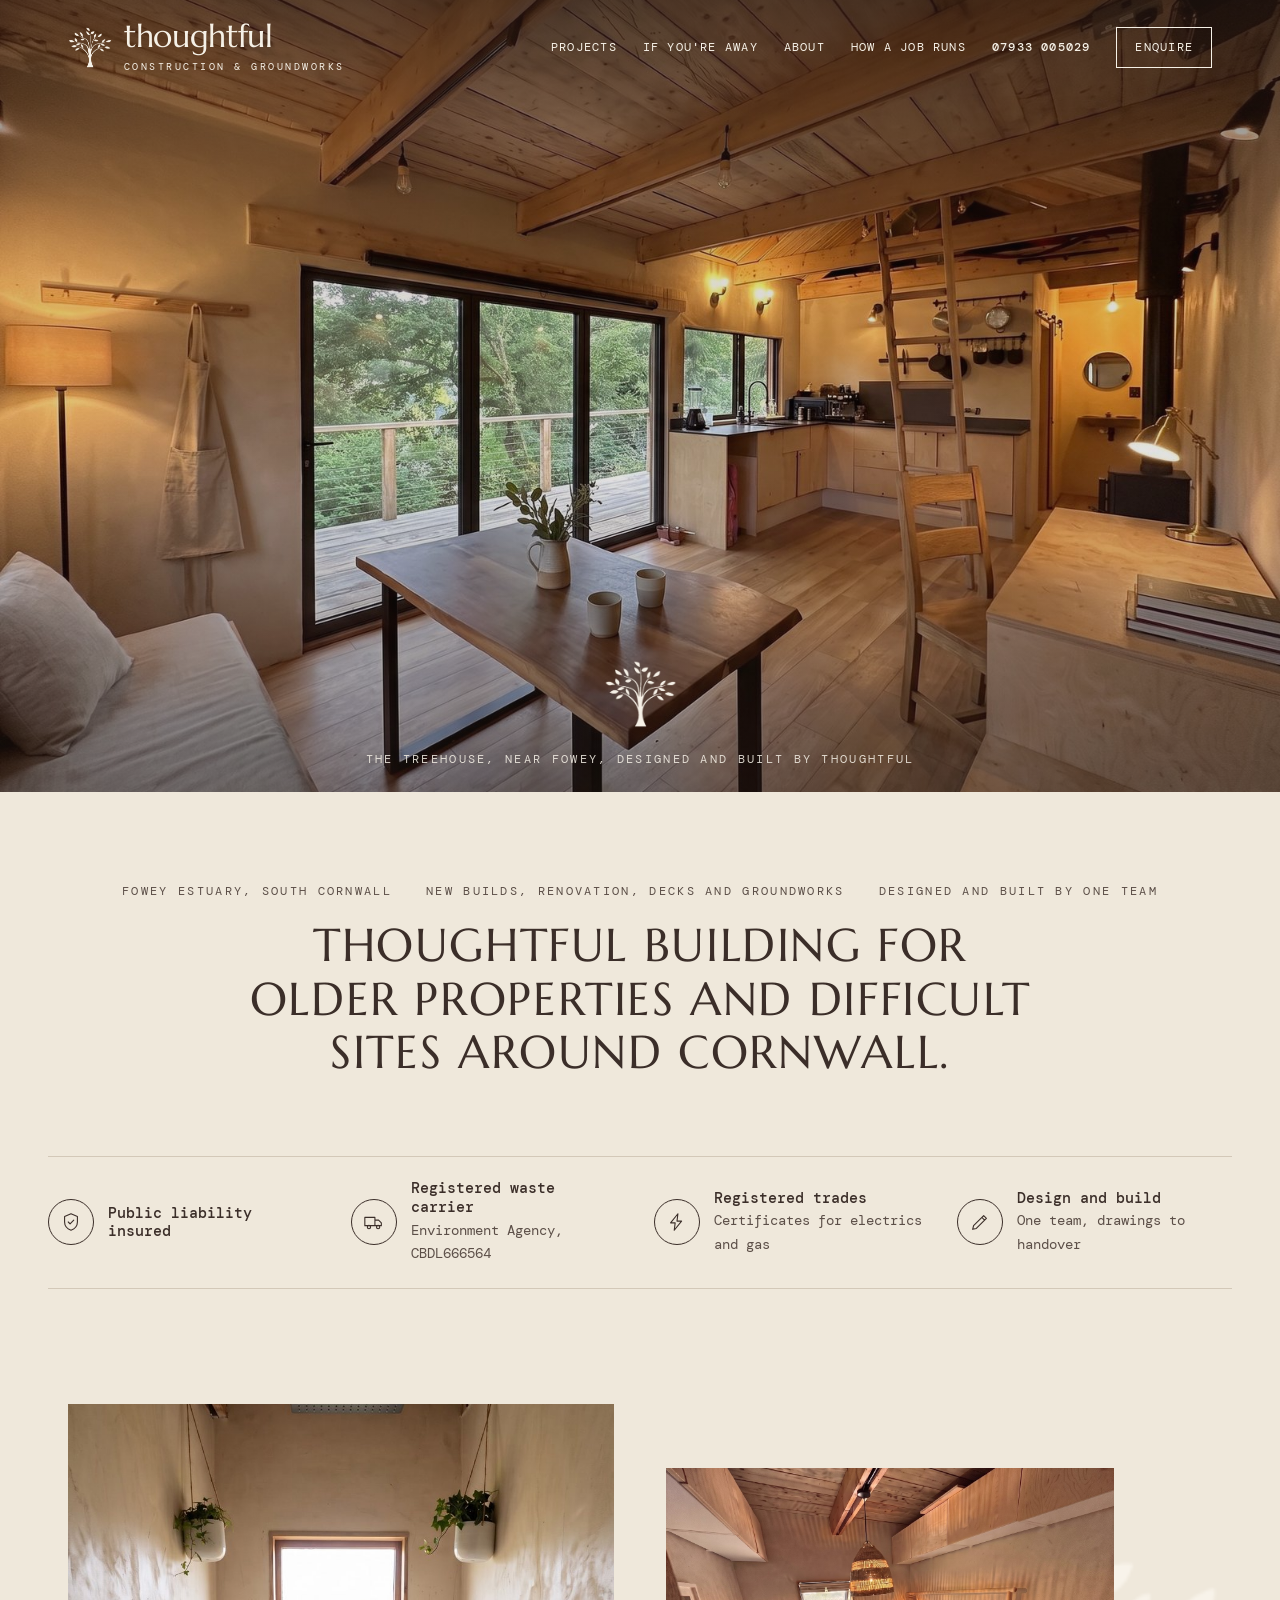
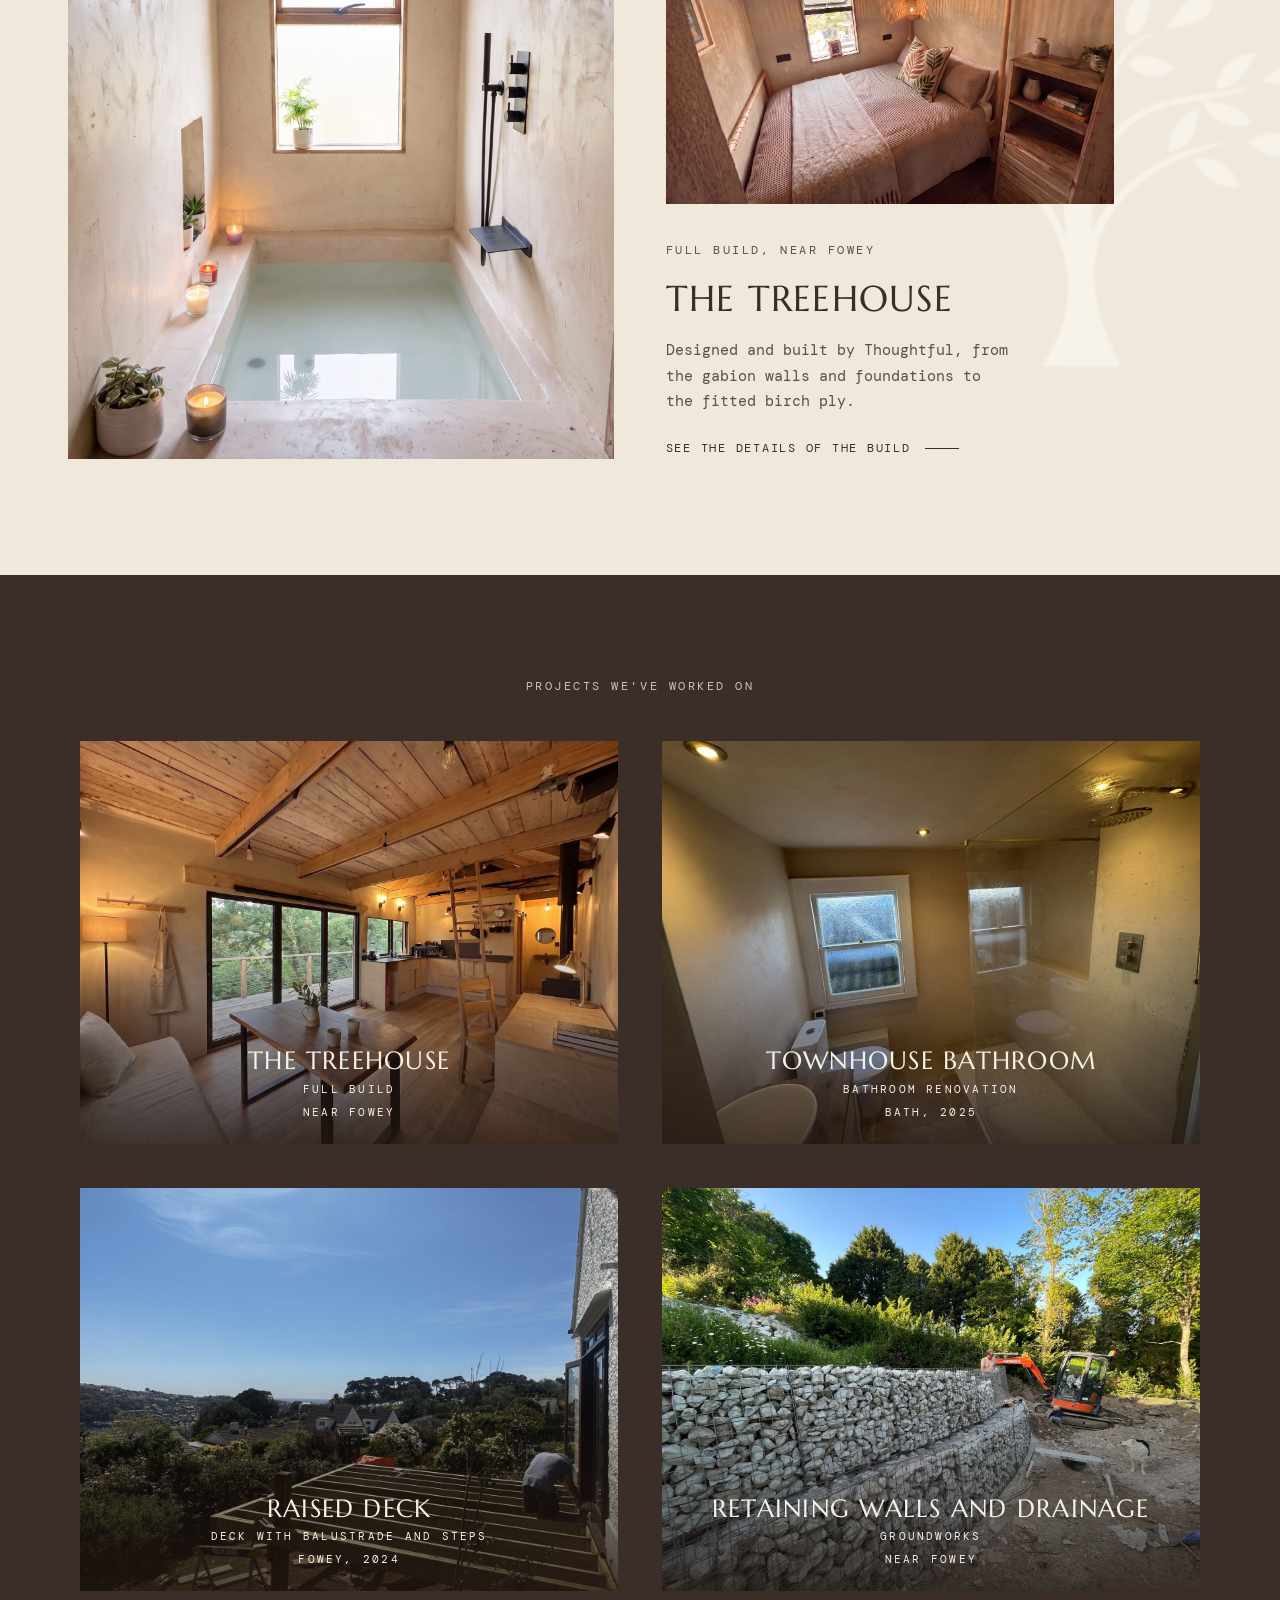
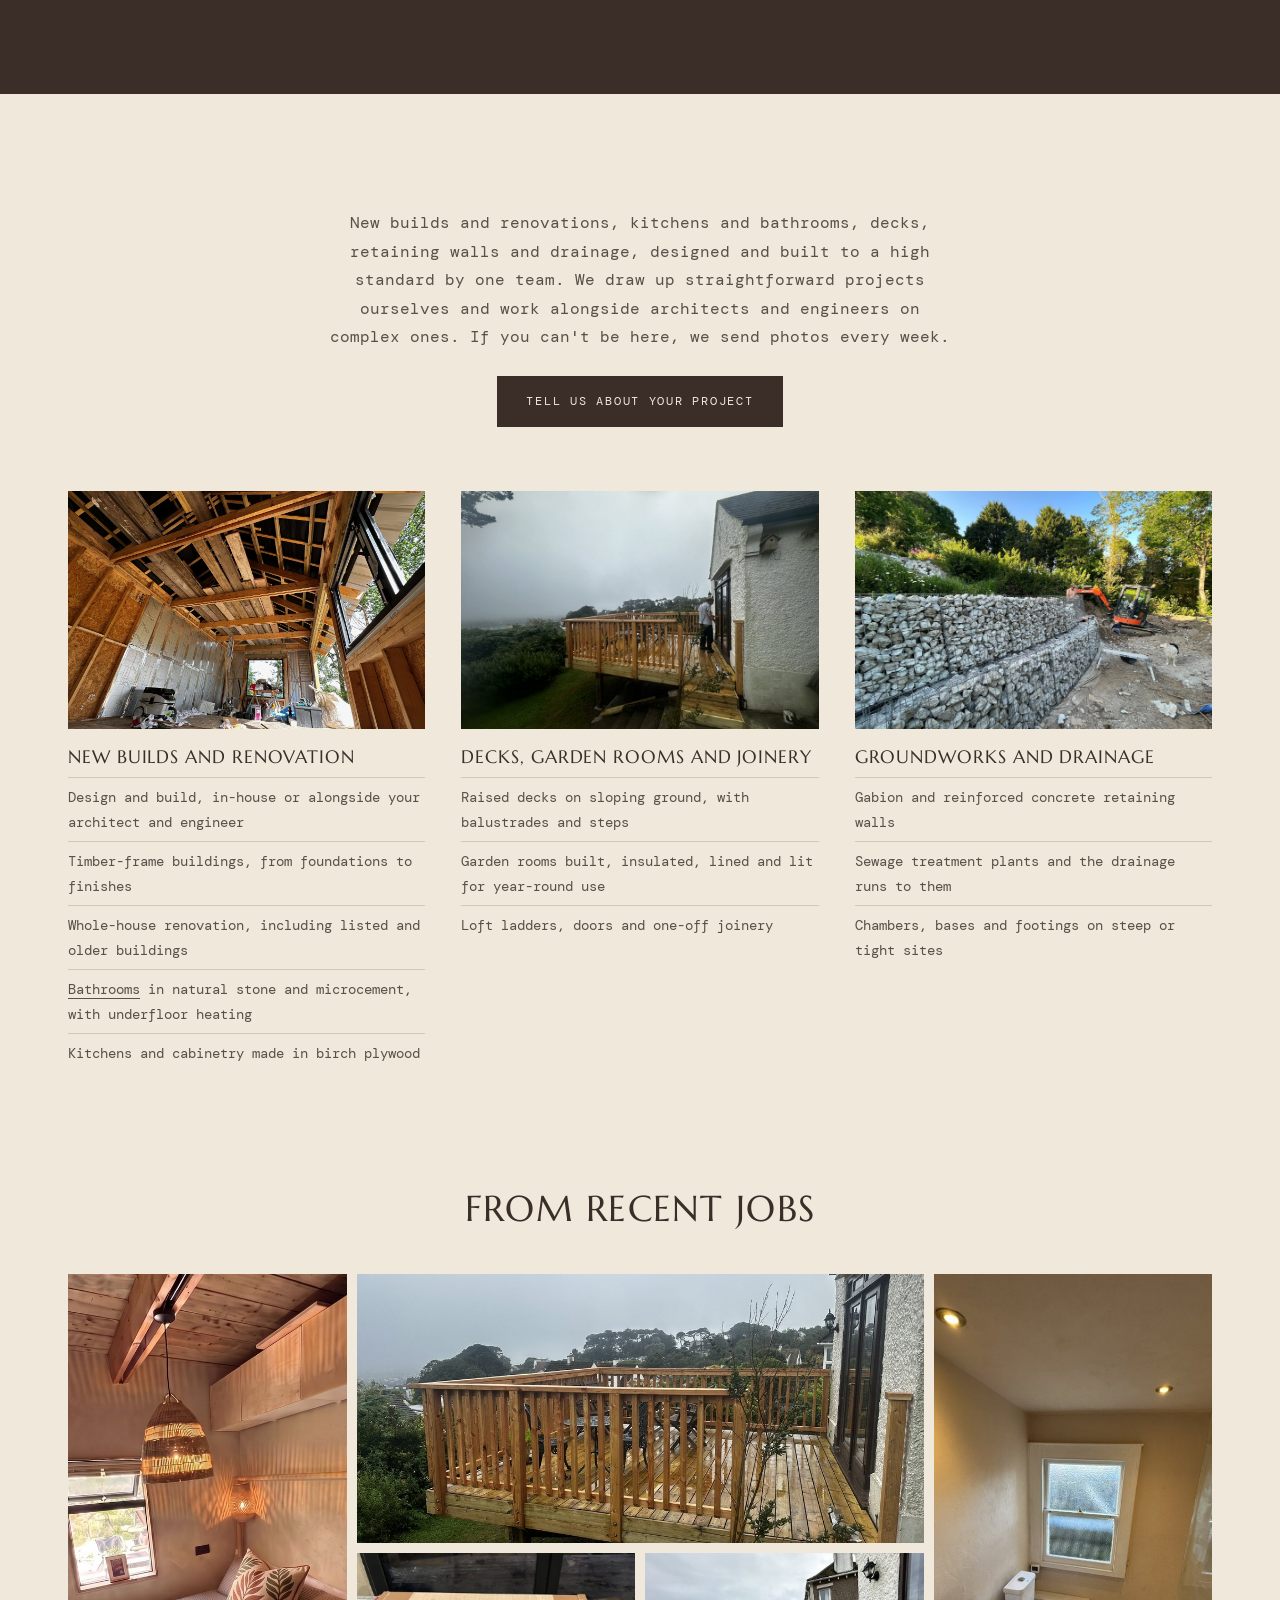
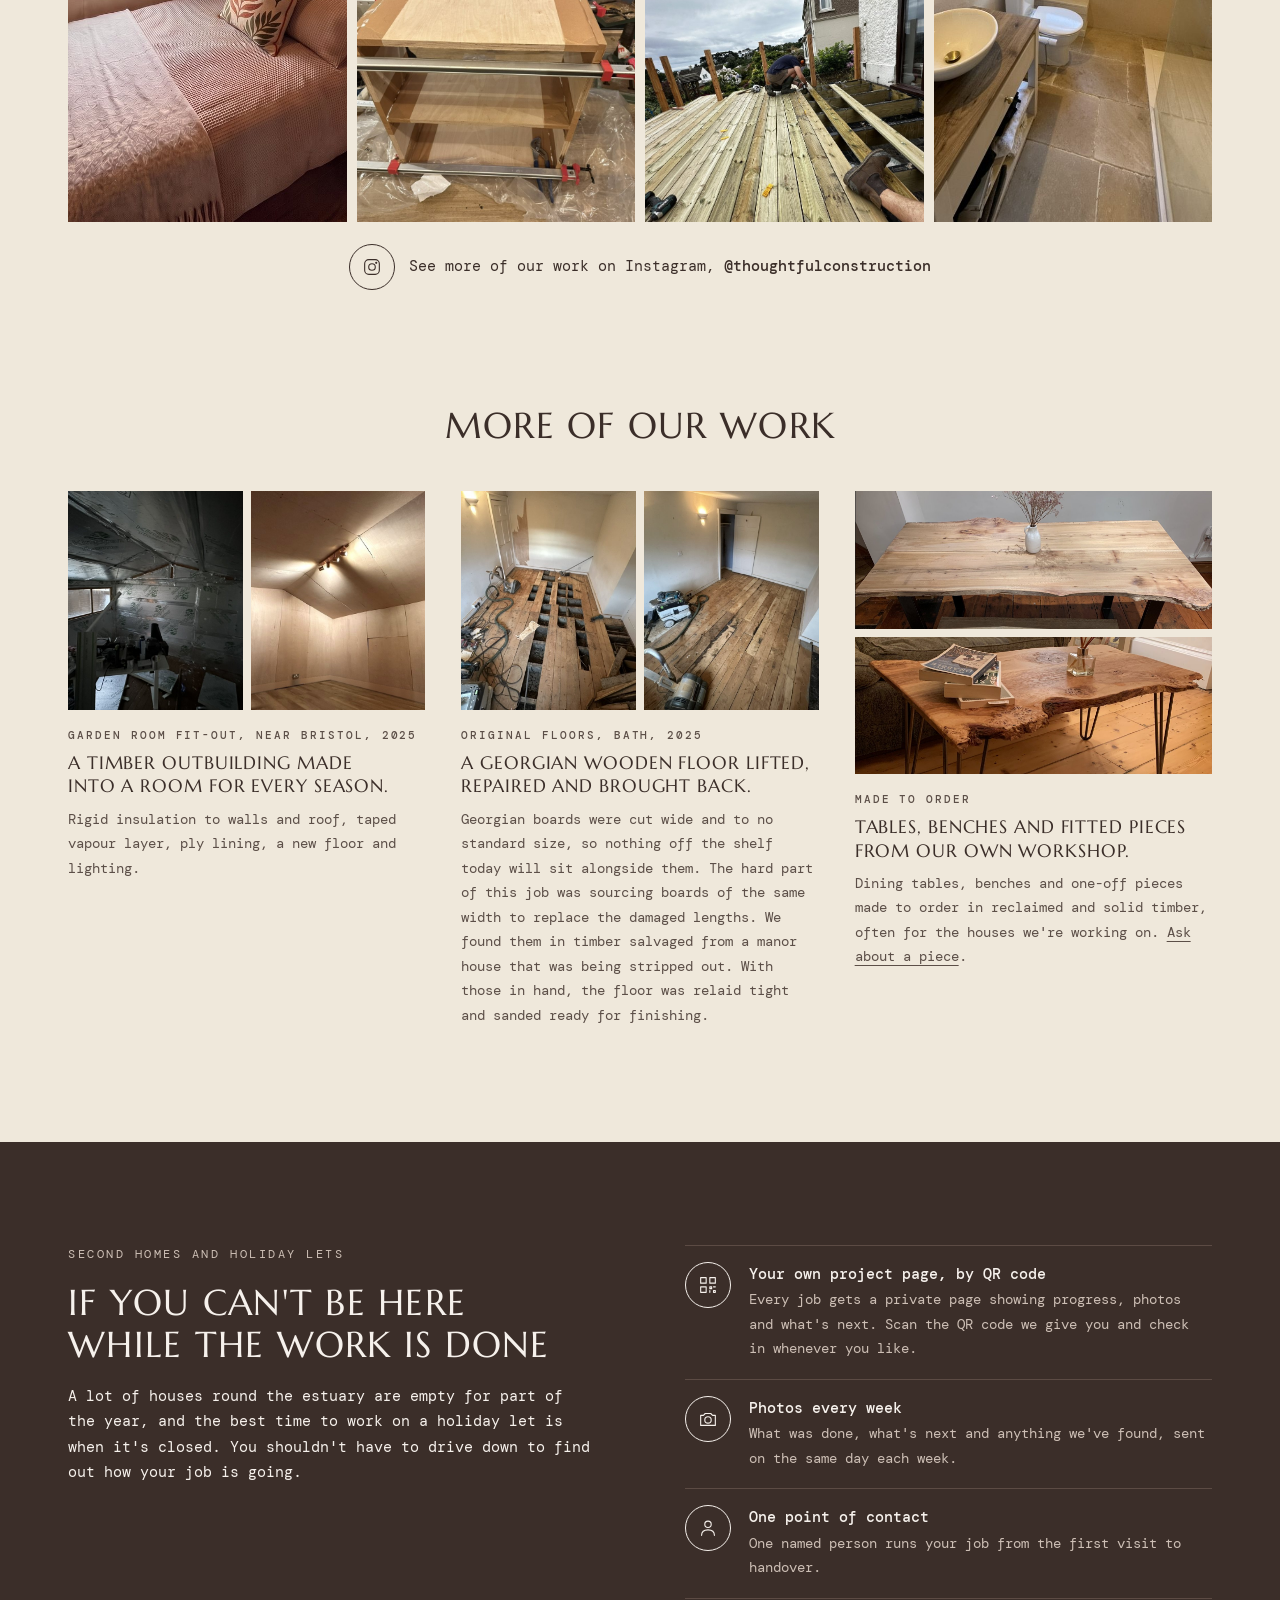
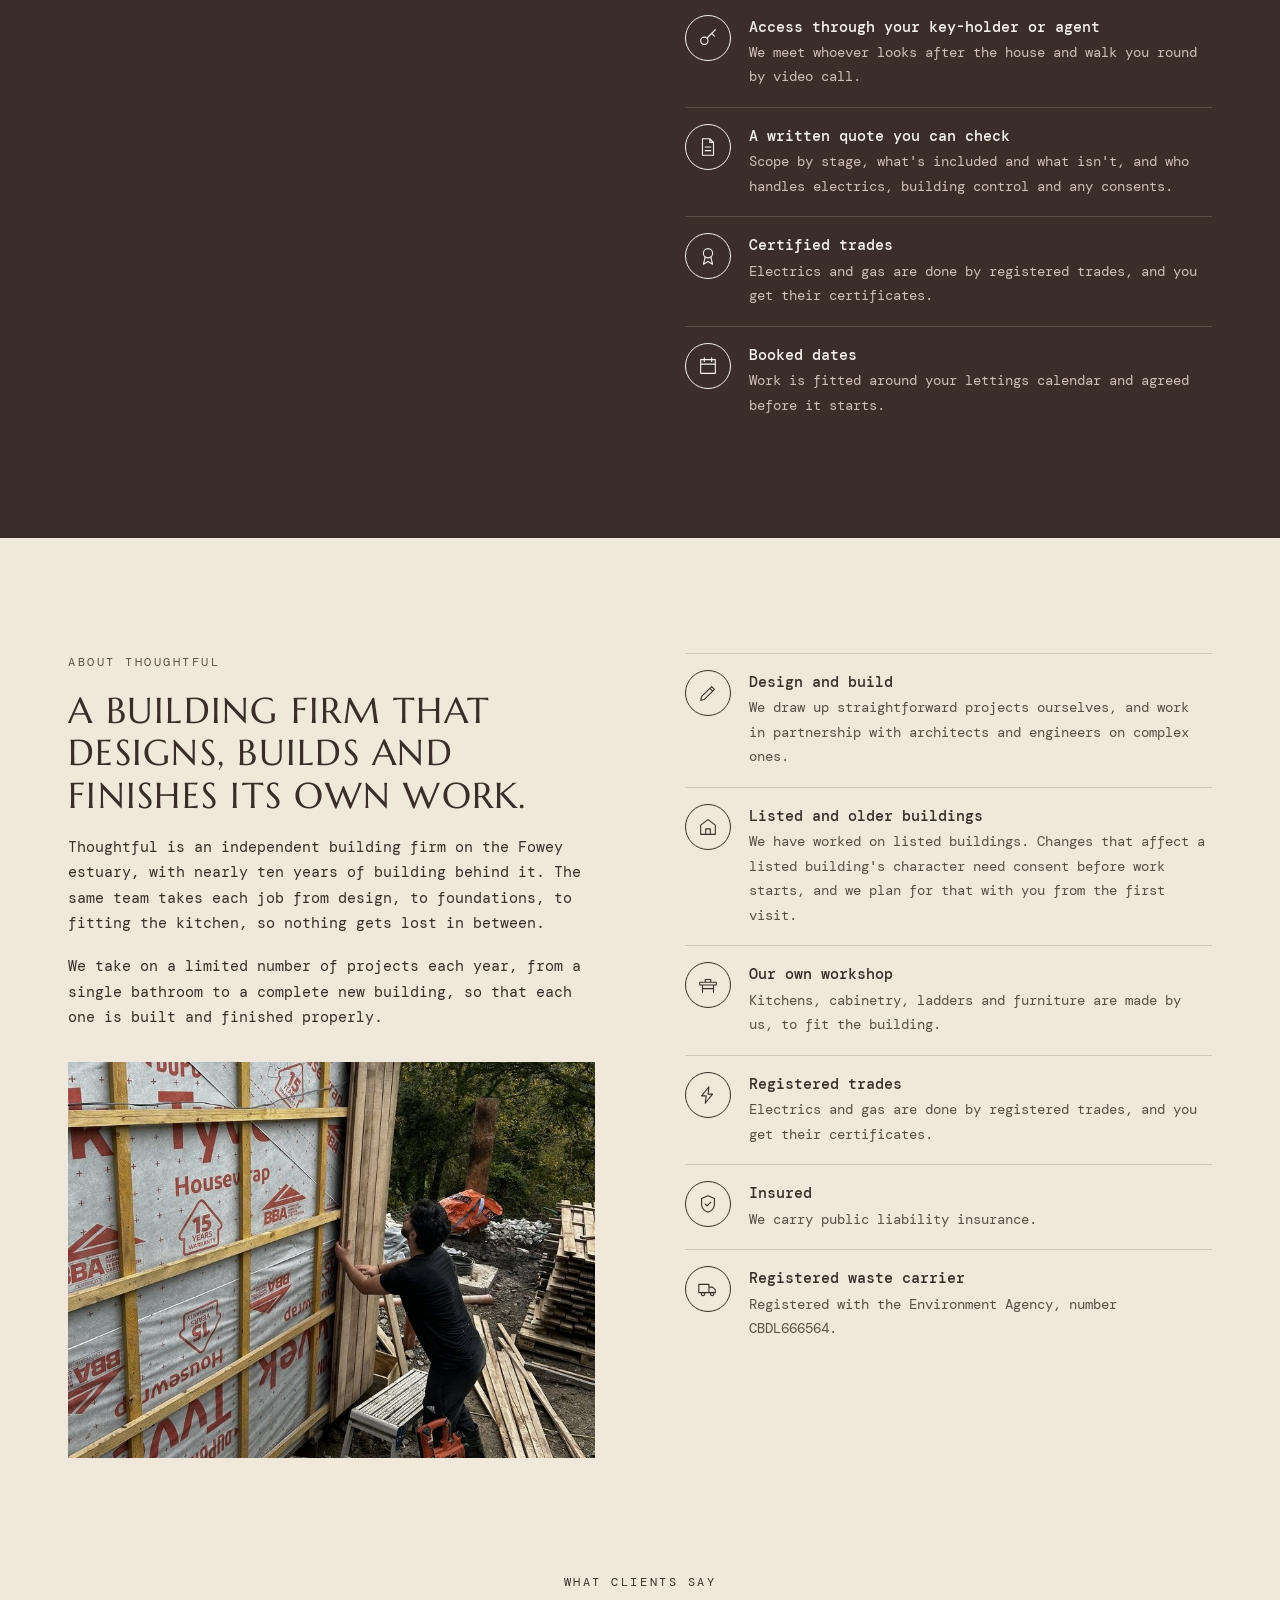
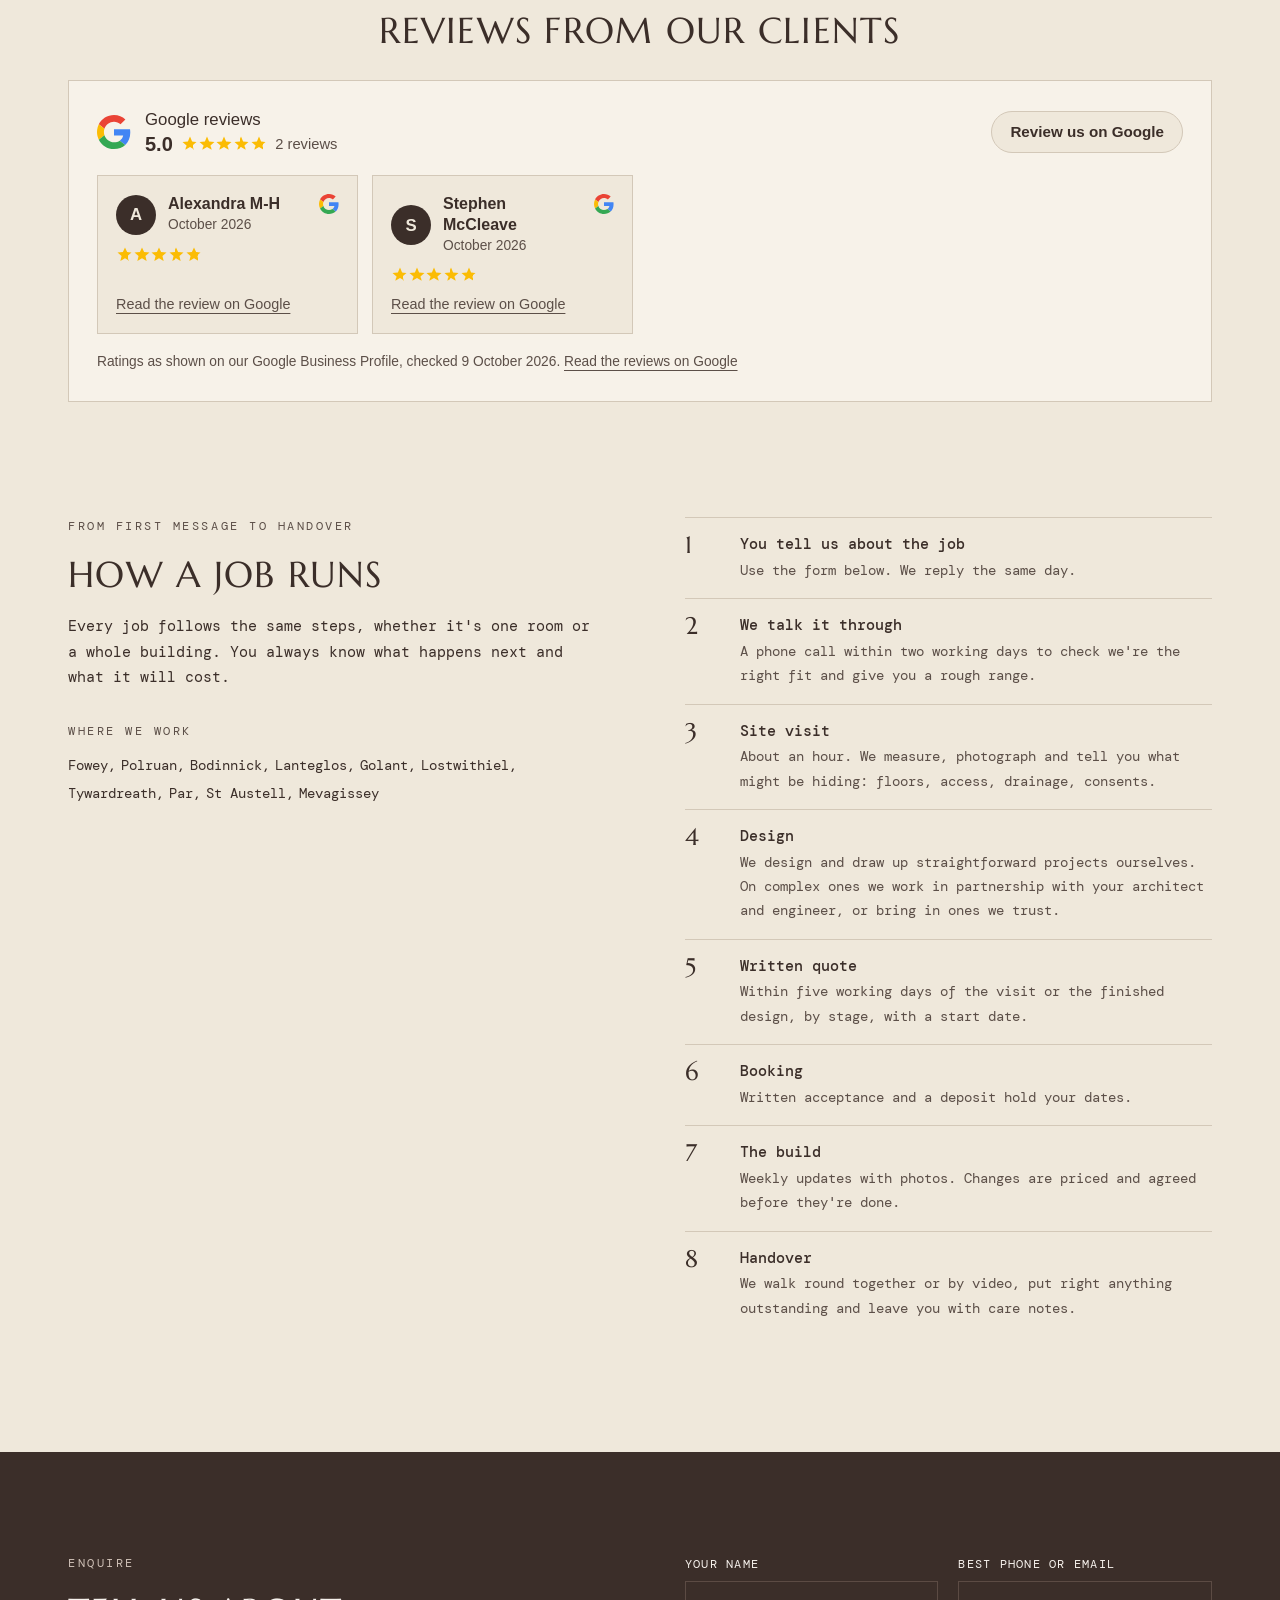
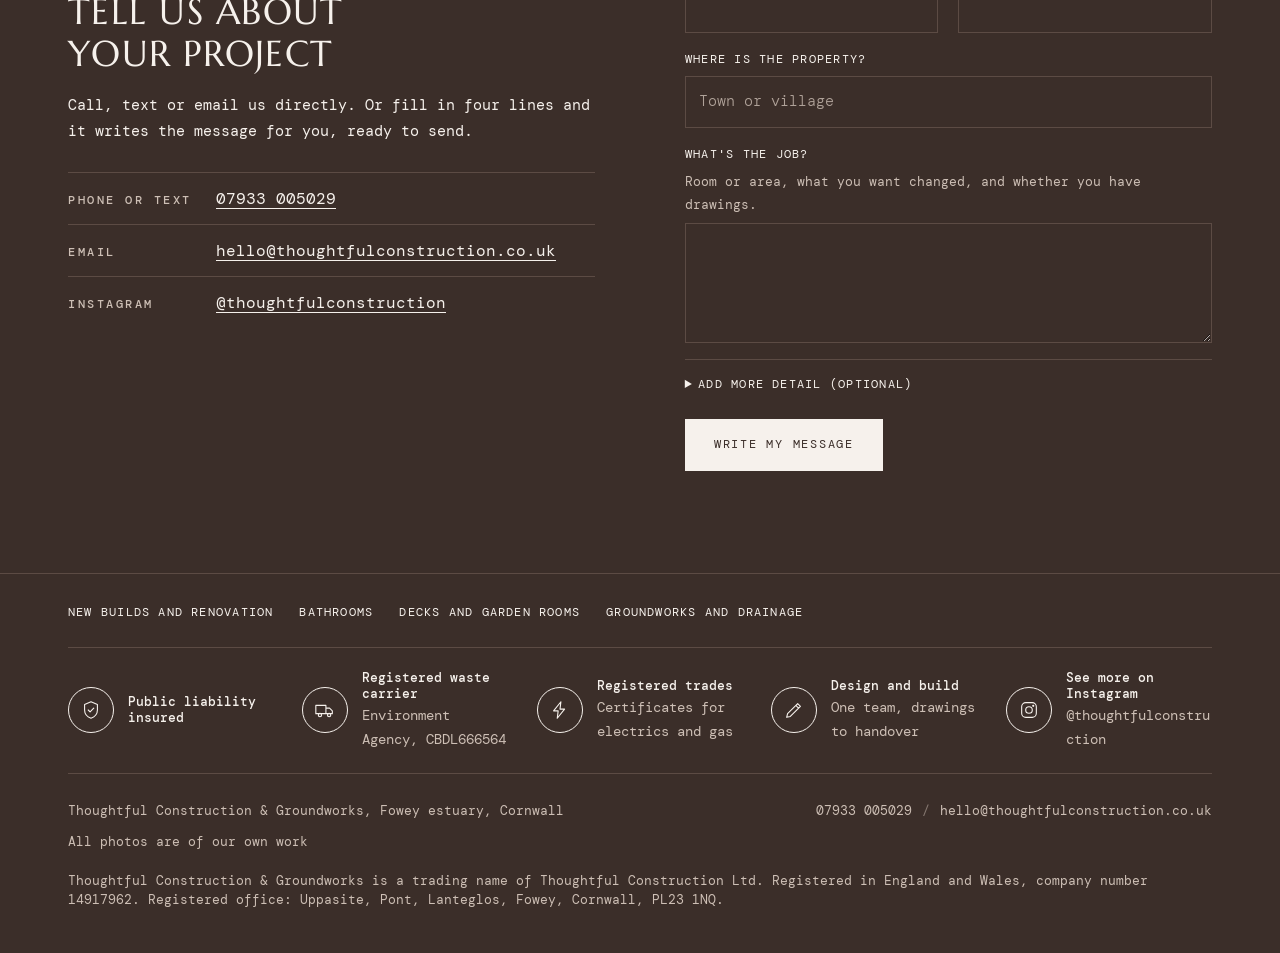
==== commit ca1bf3f4: "Rename Example work to Projects we've worked on, and Projects in the menu Co-Authored-By: Claude Opu" ====
--- a/index.html
+++ b/index.html
@@ -31,7 +31,7 @@
       <span><b>Thoughtful</b><small>Construction &amp; Groundworks</small></span>
     </a>
     <nav aria-label="Sections">
-      <a href="#work">Example work</a><a href="#away">If you're away</a><a href="#about">About</a><a href="#process">How a job runs</a><a class="tel" href="tel:+447933005029">07933 005029</a><a class="go" href="#enquire">Enquire</a>
+      <a href="#work">Projects</a><a href="#away">If you're away</a><a href="#about">About</a><a href="#process">How a job runs</a><a class="tel" href="tel:+447933005029">07933 005029</a><a class="go" href="#enquire">Enquire</a>
     </nav>
   </div>
 </header>
@@ -73,7 +73,7 @@
 
 <section class="index" id="work">
   <div class="wrap">
-    <h2 class="label">Example work</h2>
+    <h2 class="label">Projects we've worked on</h2>
     <ul>
       <li><a href="/new-builds-and-renovation/#treehouse"><b>The Treehouse</b><span>Full build</span><span>near Fowey</span><img loading="lazy" src="/img/tree-10.jpg" width="1600" height="1200" alt=""></a></li>
       <li><a href="/bathrooms/#bathroom"><b>Townhouse bathroom</b><span>Bathroom renovation</span><span>Bath, 2025</span><img loading="lazy" src="/img/bath-22.jpg" width="1024" height="768" alt=""></a></li>
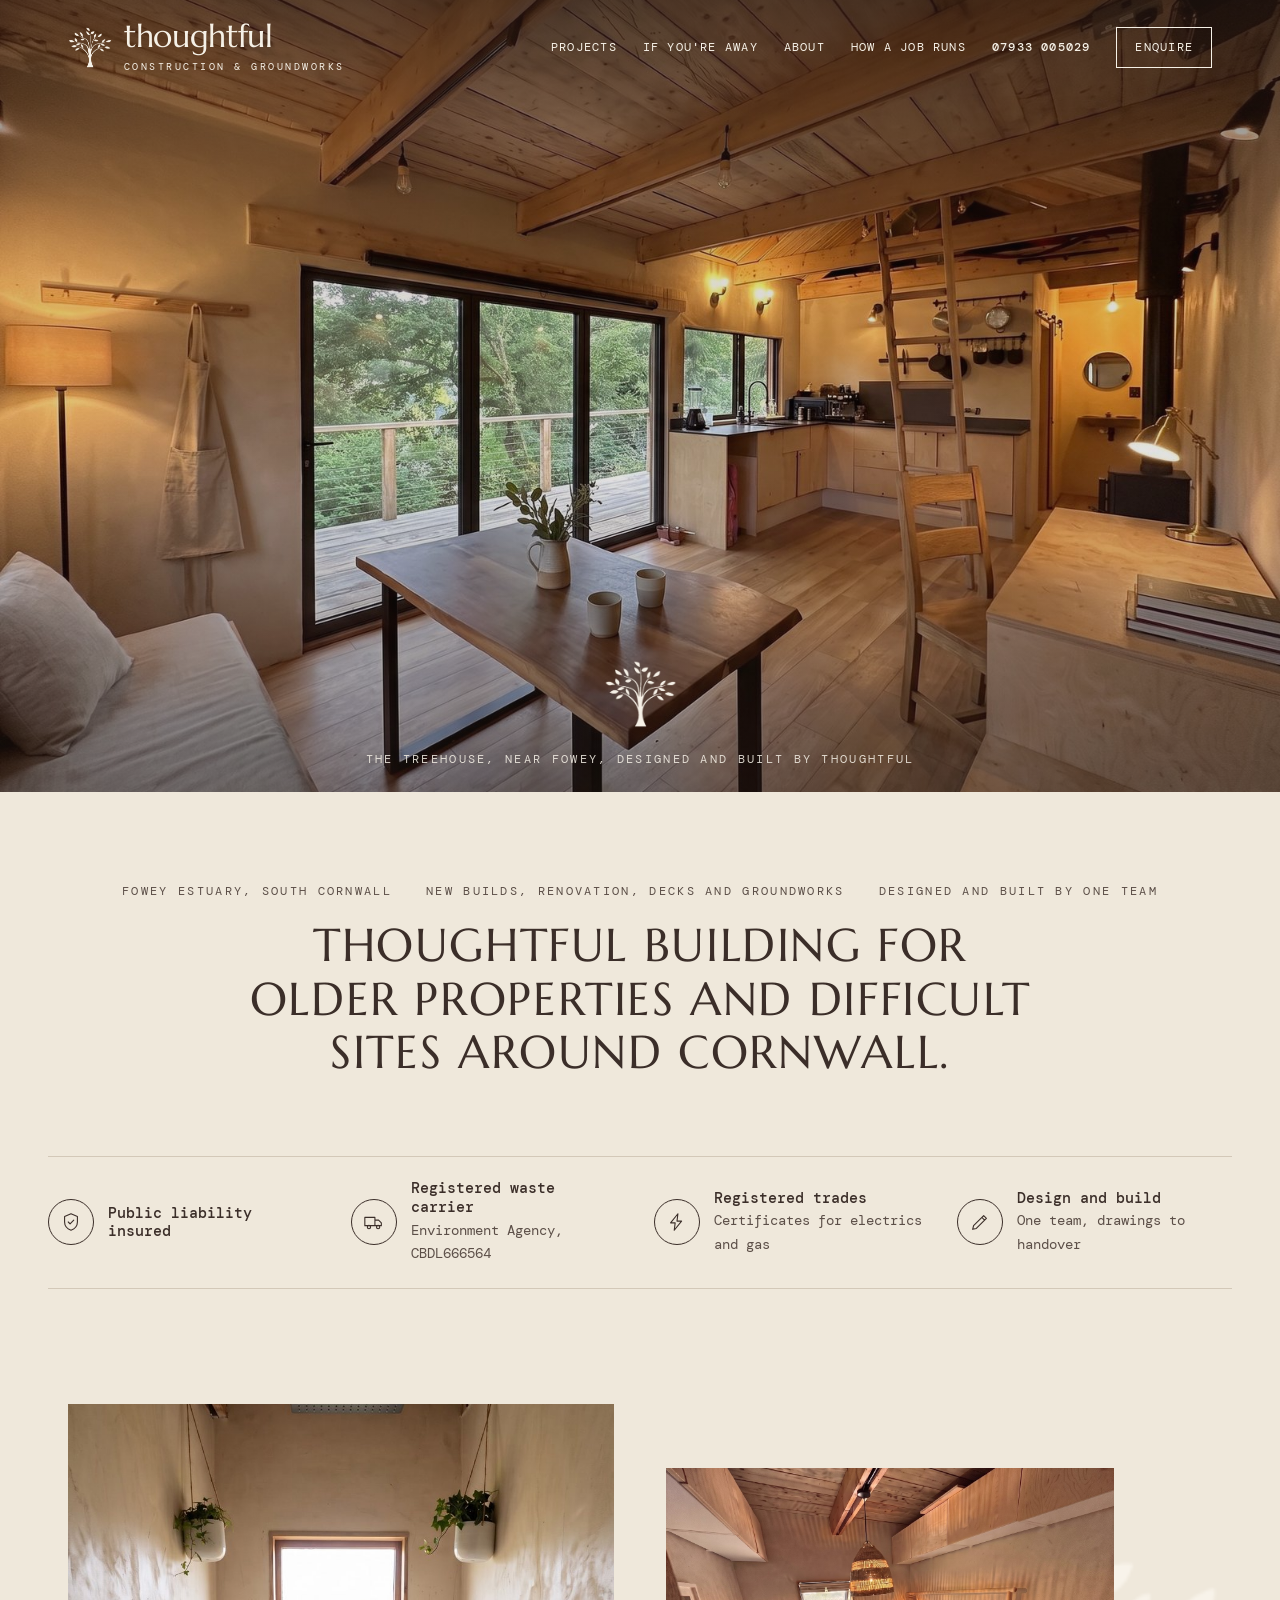
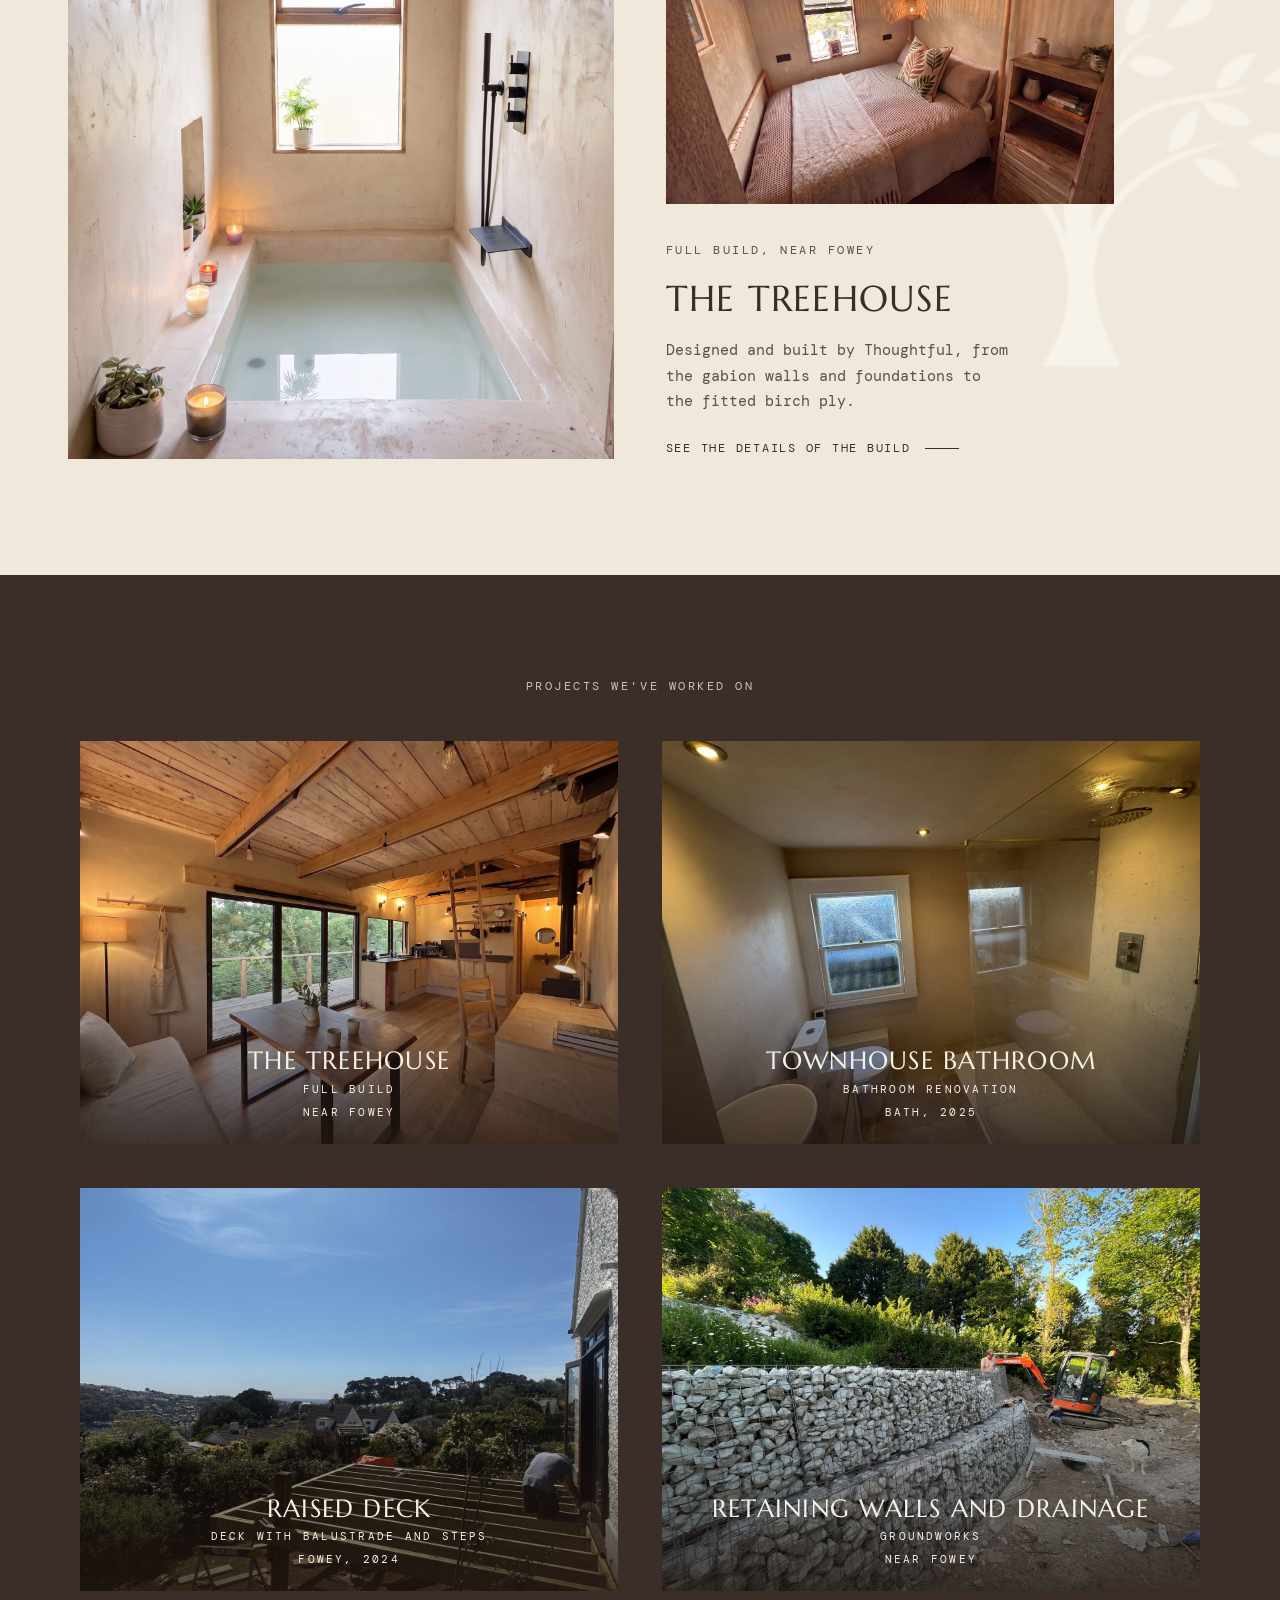
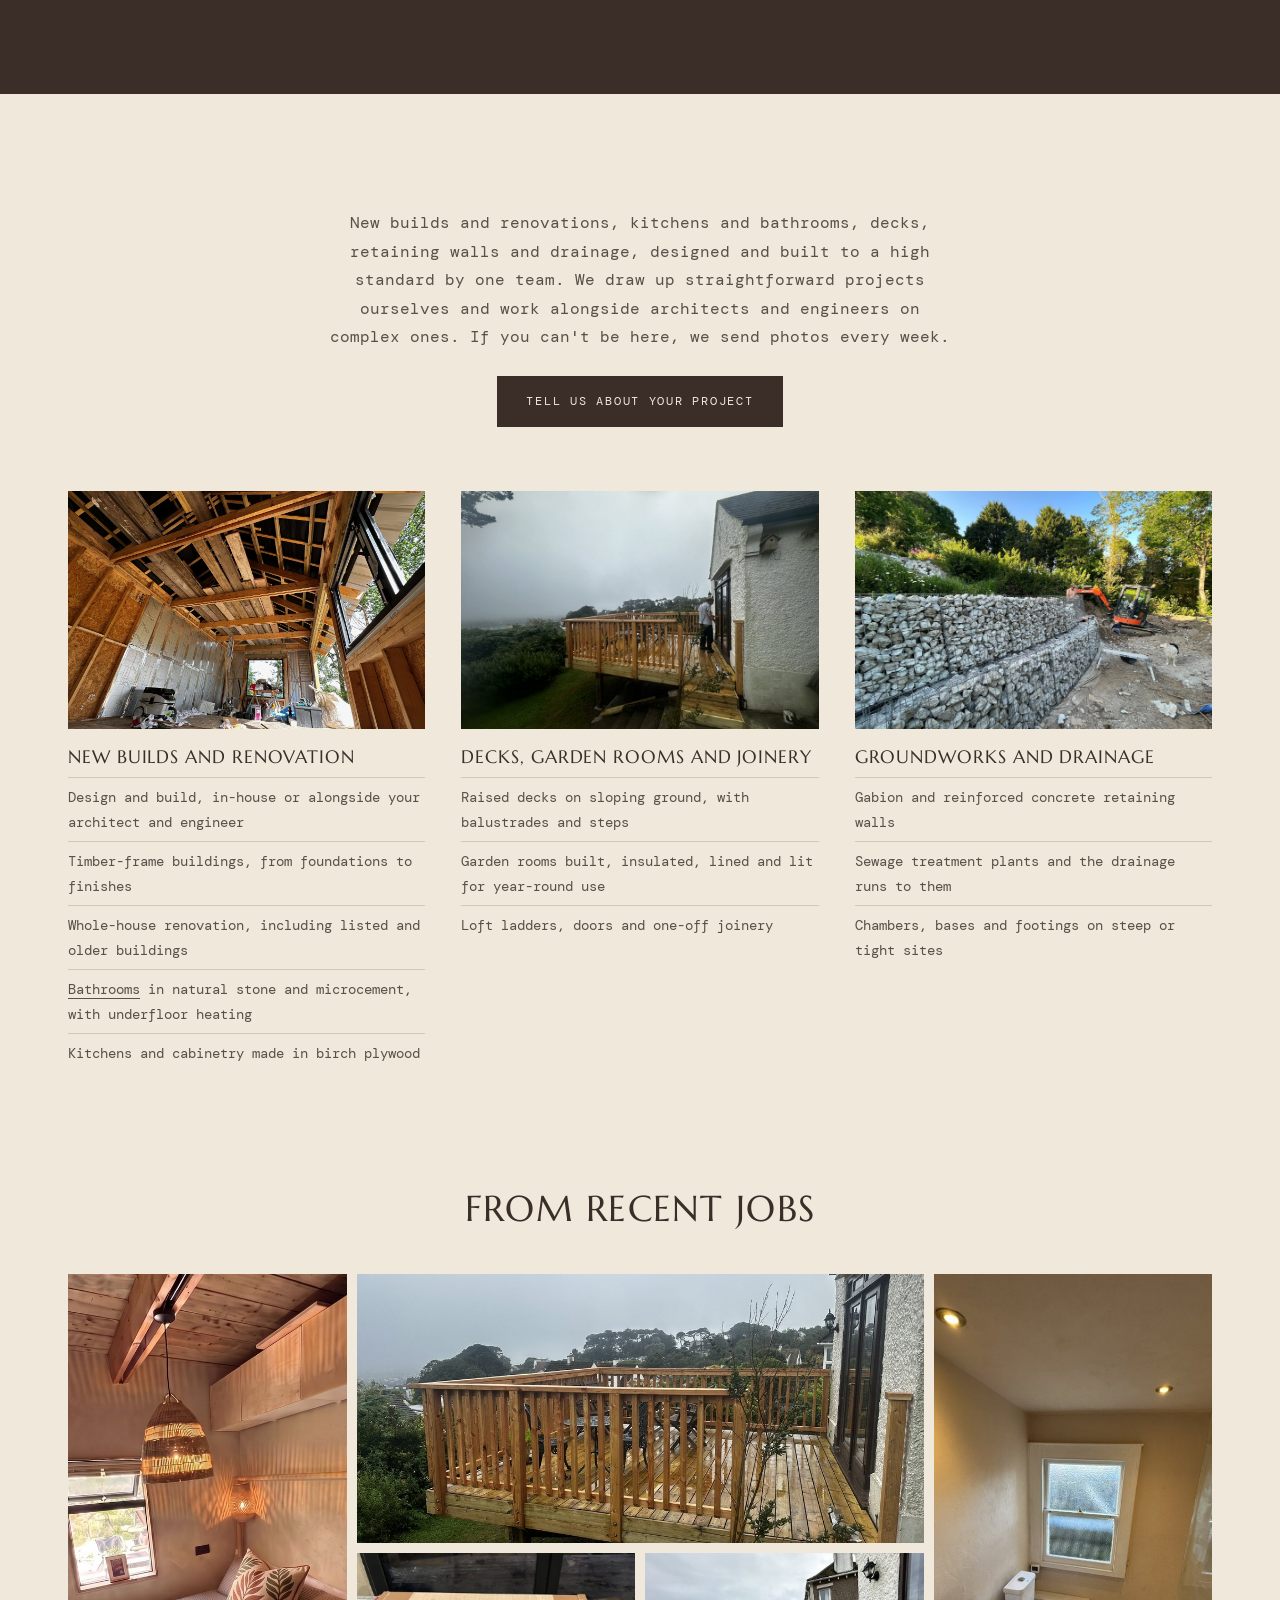
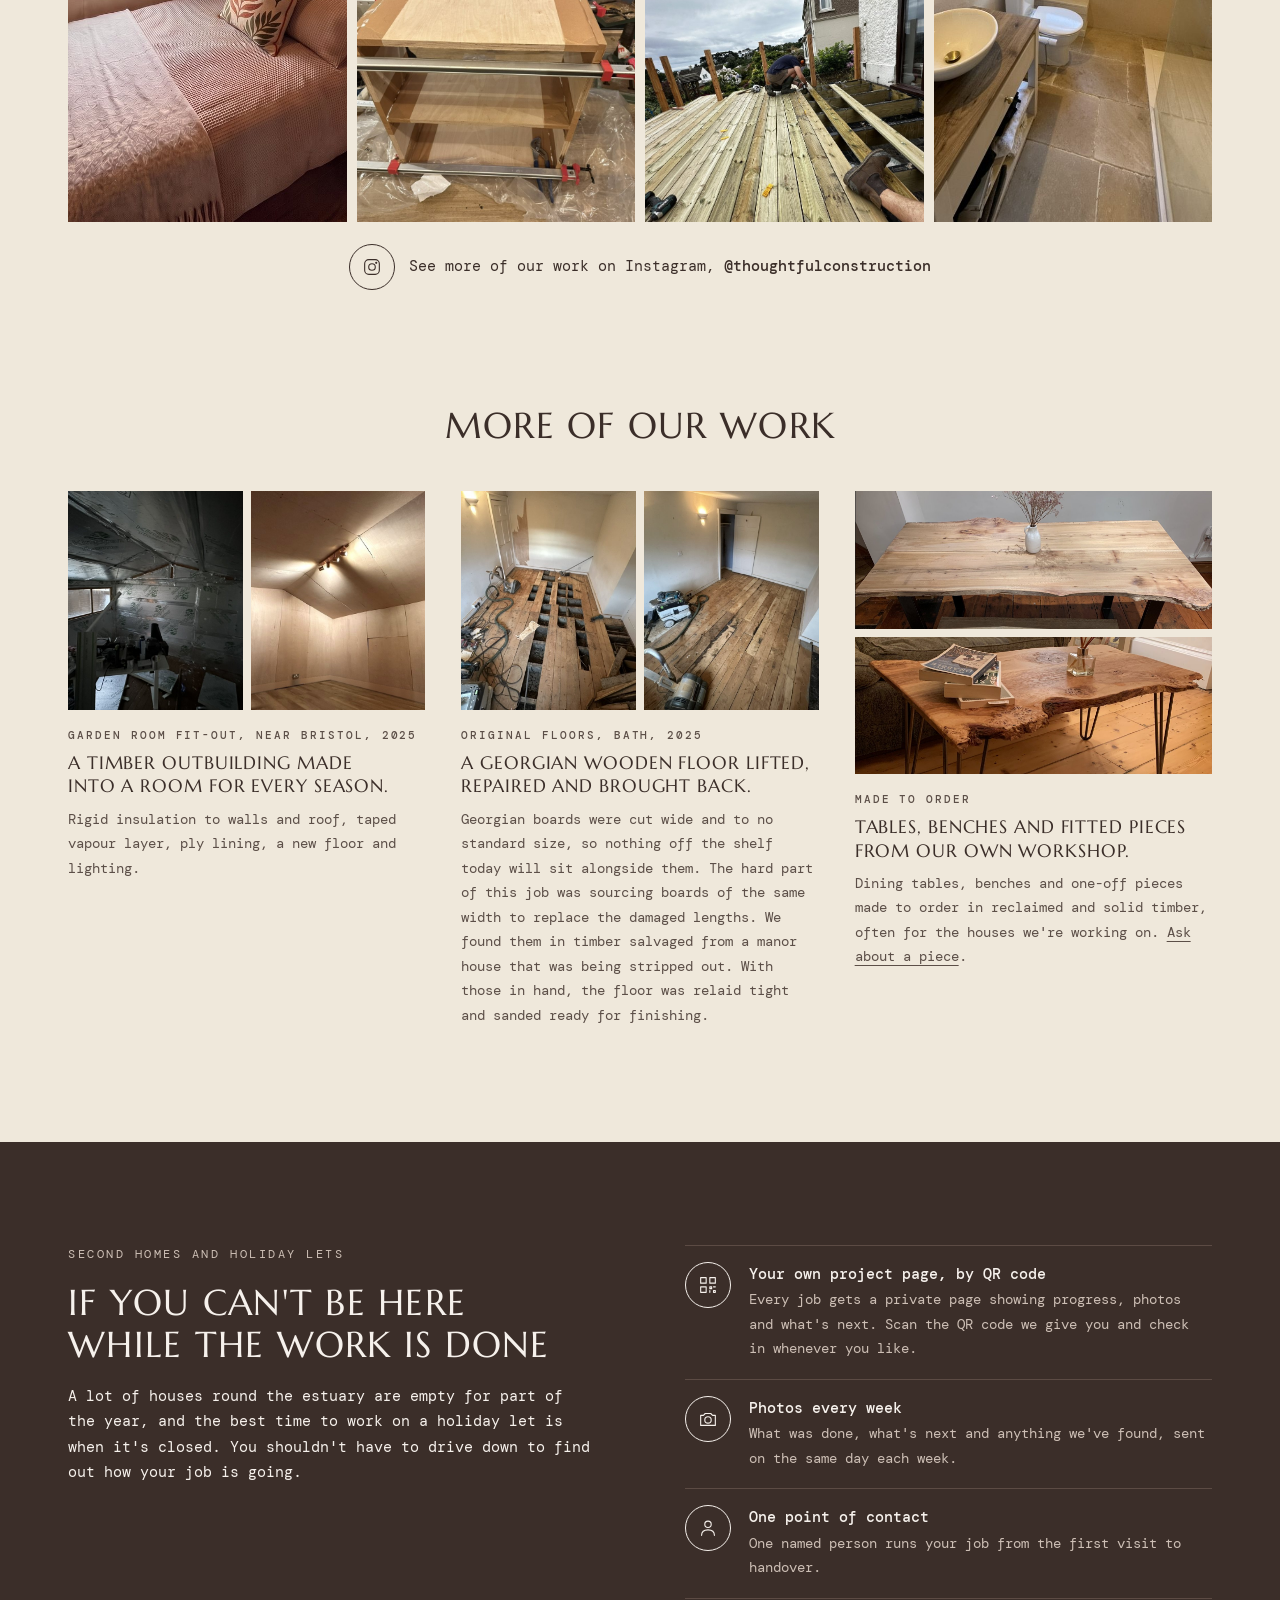
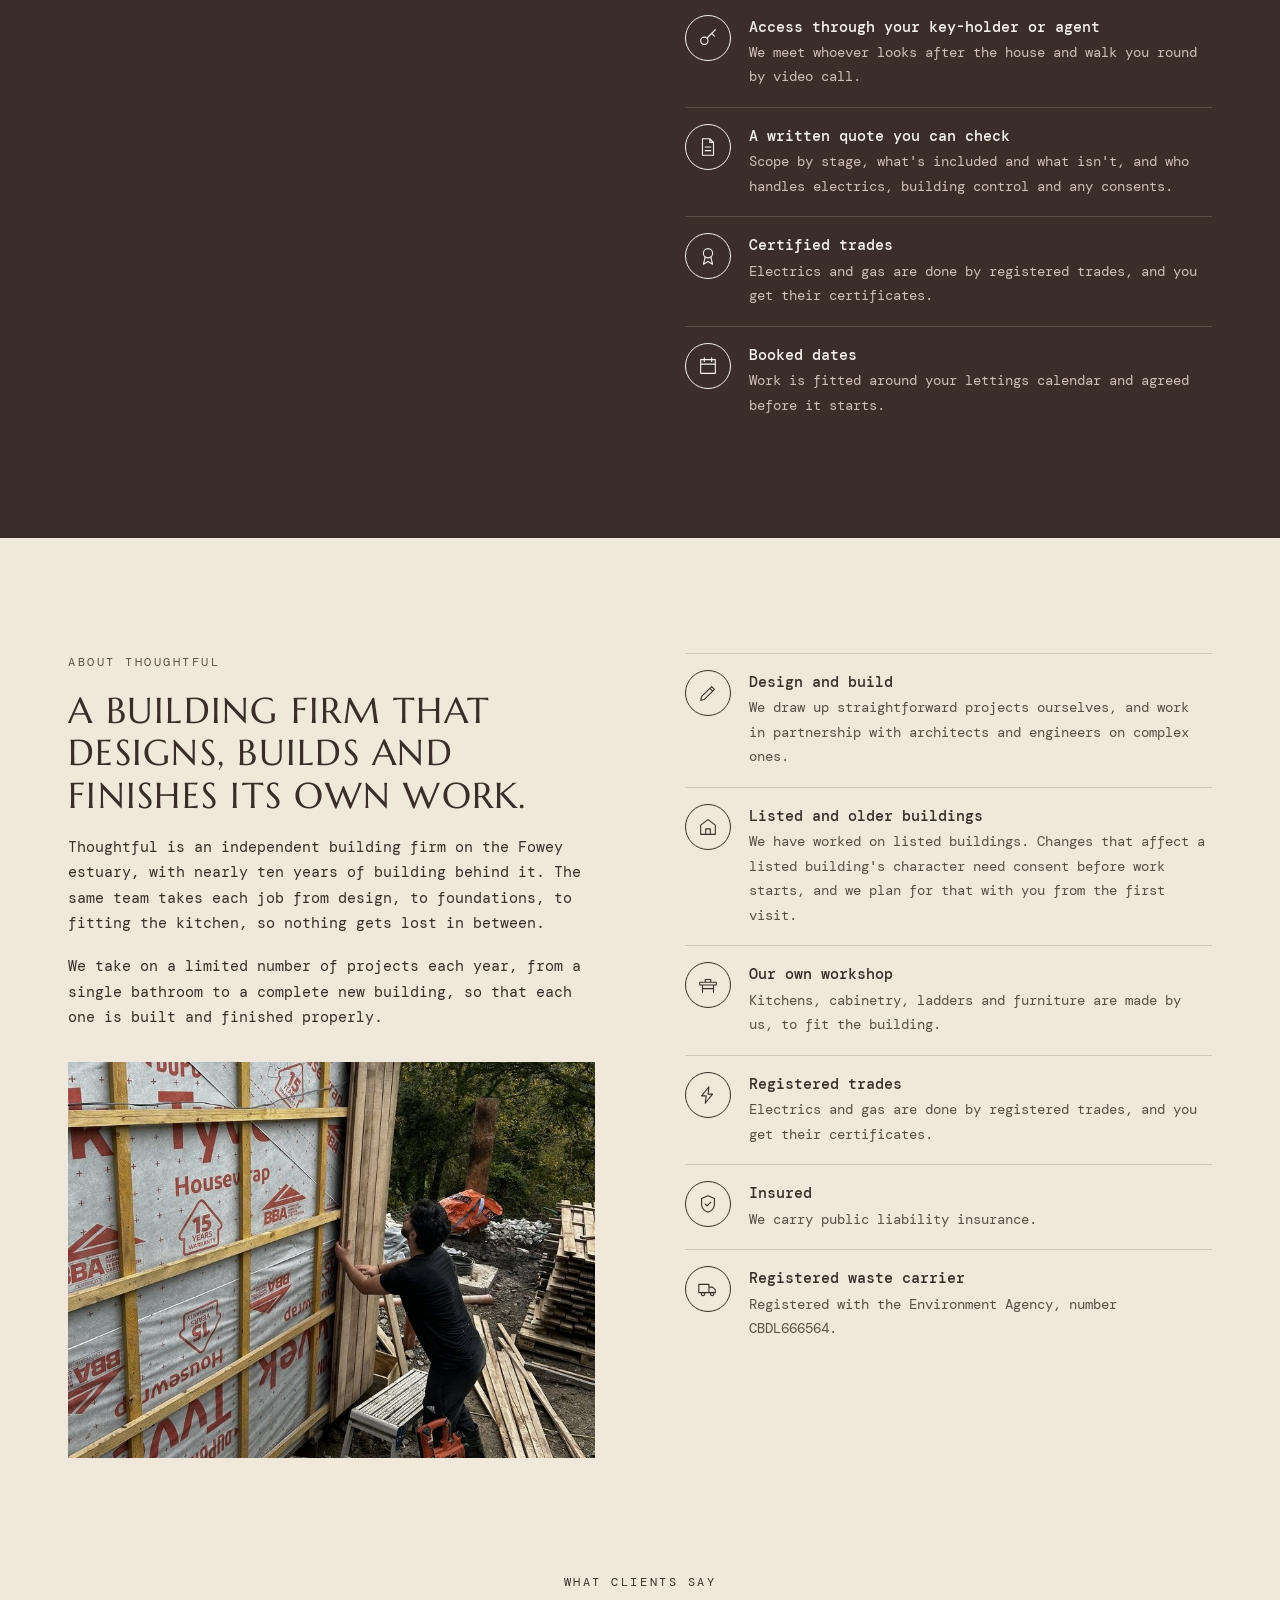
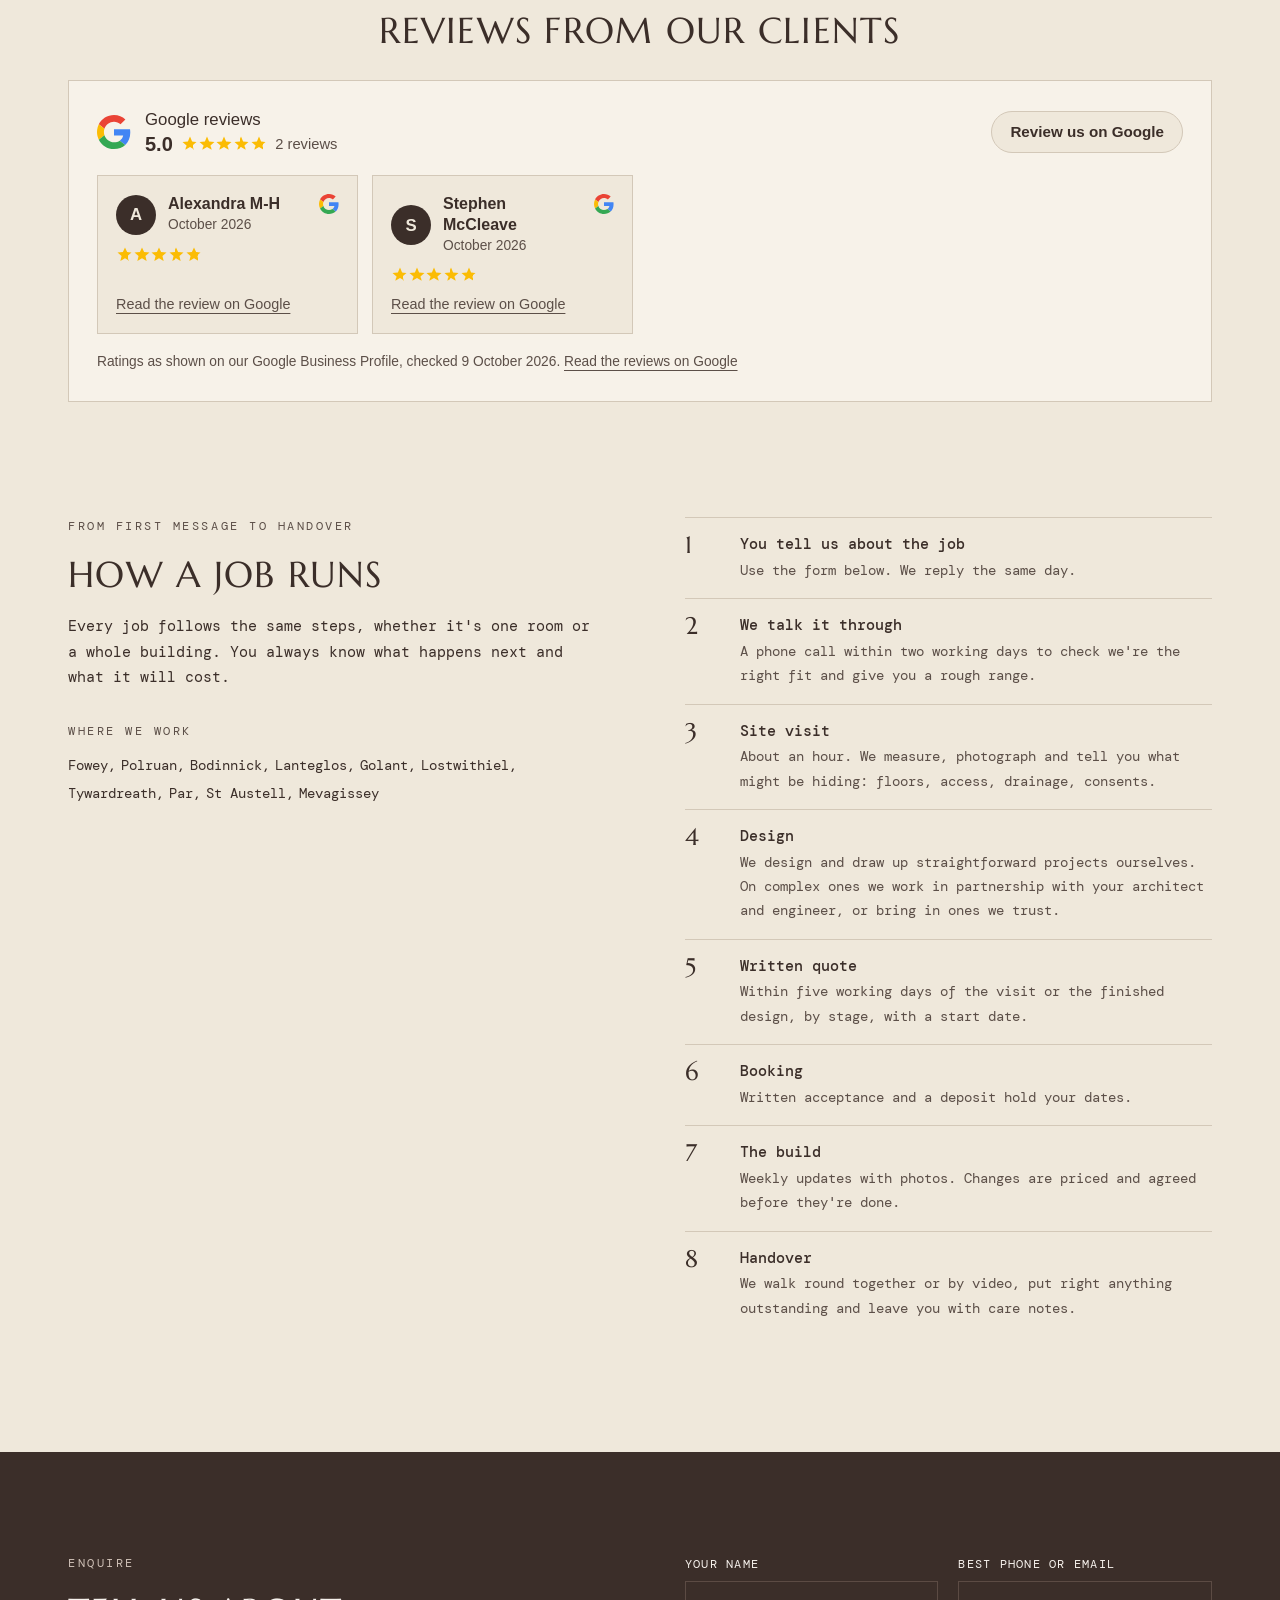
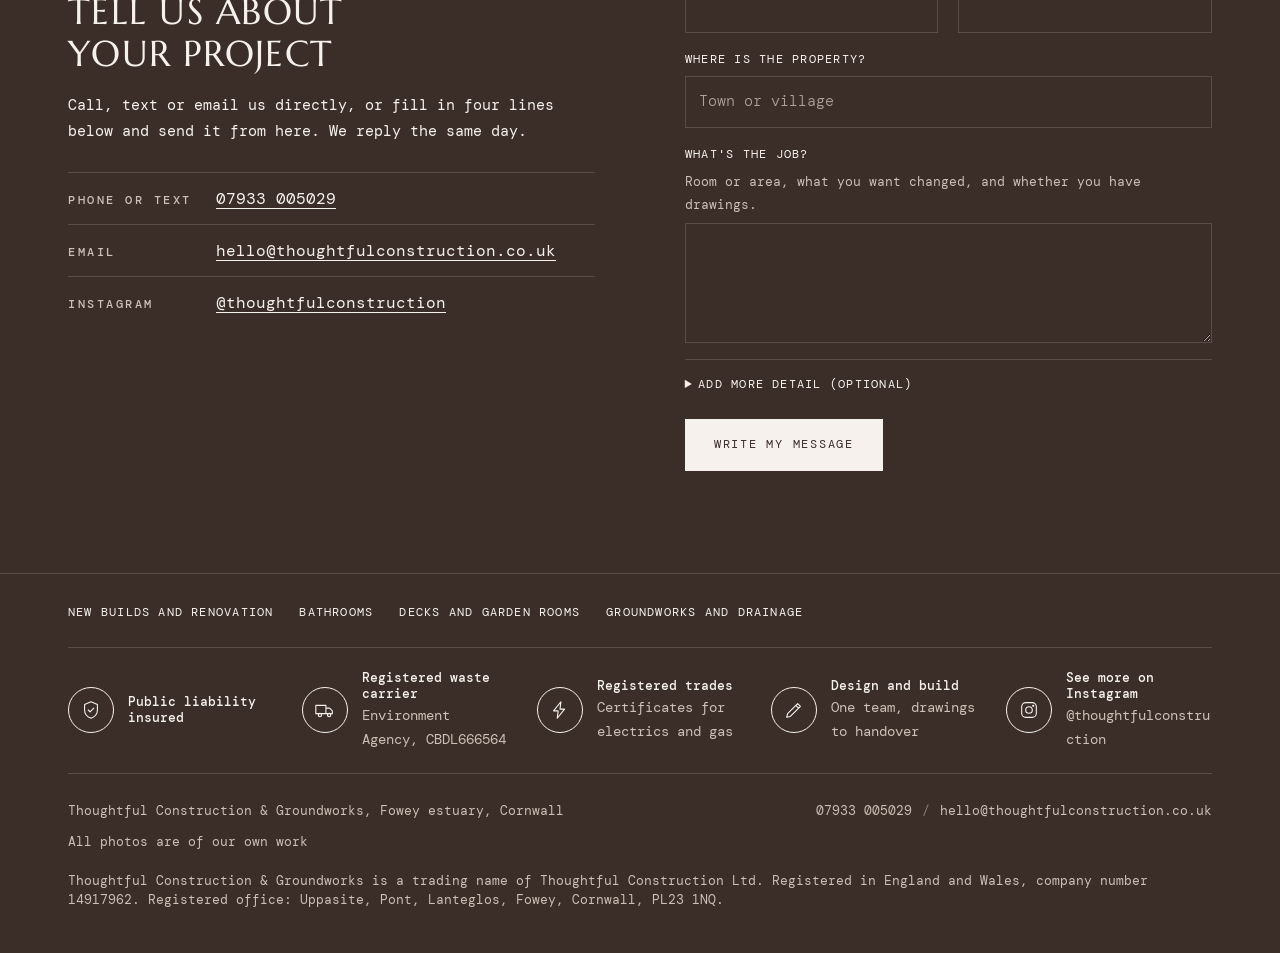
==== commit 380982fc: "Send enquiries straight from the form via Web3Forms, falling back to the written message Co-Authored" ====
--- a/index.html
+++ b/index.html
@@ -11,9 +11,9 @@
 <meta property="og:type" content="website">
 <meta property="og:url" content="https://thoughtfulconstruction.co.uk/">
 <link rel="canonical" href="https://thoughtfulconstruction.co.uk/">
-<link rel="icon" href="/favicon.ico?v=2" sizes="any">
-<link rel="icon" type="image/png" href="/favicon.png?v=2">
-<link rel="apple-touch-icon" href="/apple-touch-icon.png?v=2">
+<link rel="icon" href="/favicon.ico?v=3" sizes="any">
+<link rel="icon" type="image/png" href="/favicon.png?v=3">
+<link rel="apple-touch-icon" href="/apple-touch-icon.png?v=3">
 <link rel="preconnect" href="https://fonts.googleapis.com">
 <link rel="preconnect" href="https://fonts.gstatic.com" crossorigin>
 <link rel="stylesheet" href="https://fonts.googleapis.com/css2?family=DM+Mono:wght@300;400;500&family=Marcellus&display=swap">
@@ -265,7 +265,7 @@
       <div class="stack">
         <p class="label">Enquire</p>
         <h2>Tell us about your project</h2>
-        <p>Call, text or email us directly. Or fill in four lines and it writes the message for you, ready to send.</p>
+        <p>Call, text or email us directly, or fill in four lines below and send it from here. We reply the same day.</p>
         <div class="contact"><div><div class="label">Phone or text</div><span><a href="tel:+447933005029">07933 005029</a></span></div><div><div class="label">Email</div><span><a href="mailto:hello@thoughtfulconstruction.co.uk">hello@thoughtfulconstruction.co.uk</a></span></div><div><div class="label">Instagram</div><span><a href="https://www.instagram.com/thoughtfulconstruction/" rel="noopener">@thoughtfulconstruction</a></span></div></div>
       </div>
       <div>
@@ -288,8 +288,13 @@
               <label class="full">How did you hear about us?<input id="f-source" name="source"></label>
             </div>
           </details>
-          <div class="full actions"><button class="btn" type="submit">Write my message</button><span class="err" id="f-err" role="alert" hidden></span></div>
+          <input type="checkbox" name="botcheck" class="hp" tabindex="-1" autocomplete="off" aria-hidden="true">
+          <div class="full actions"><button class="btn" type="submit" id="f-go">Send enquiry</button><span class="err" id="f-err" role="alert" hidden></span></div>
         </form>
+        <div class="result" id="f-done" hidden role="status">
+          <span class="label">Sent</span>
+          <p><b>Thank you, we have your message.</b> We reply the same day, by phone or email. If it's urgent, call or text 07933 005029.</p>
+        </div>
         <div class="result" id="result" hidden>
           <span class="label">Your message, ready to send</span>
           <textarea id="f-out" readonly aria-label="Your enquiry message"></textarea>
--- a/style.css
+++ b/style.css
@@ -405,3 +405,5 @@
 section.index,#away,.hero + section.plain{margin-top:clamp(56px,9vw,120px);padding-block:clamp(56px,8vw,104px);background:var(--band);color:var(--on-band);
   --bg:var(--band);--ink:var(--on-band);--muted:var(--on-band-muted);--line:var(--band-line);--panel:#2F2420}
 .index h2{color:var(--on-band-muted)}
+
+.hp{position:absolute;left:-9999px;width:1px;height:1px;opacity:0}
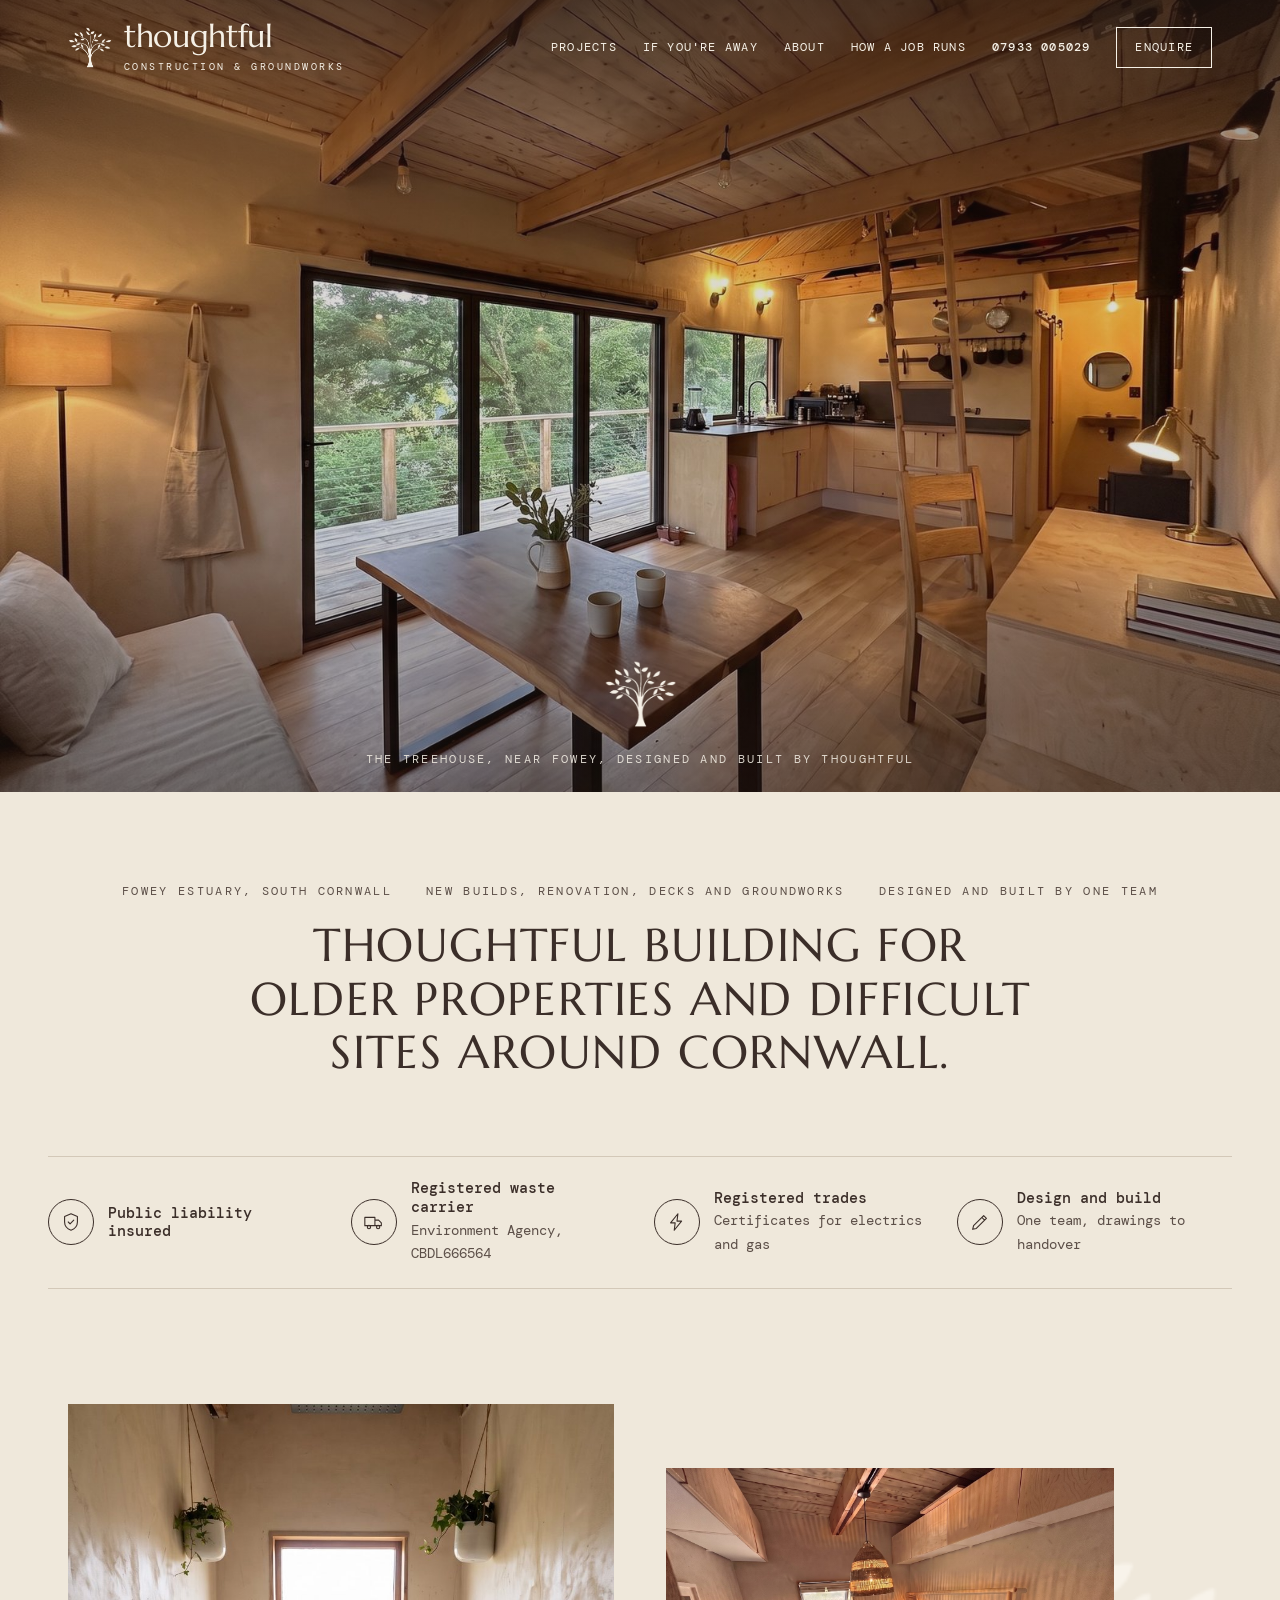
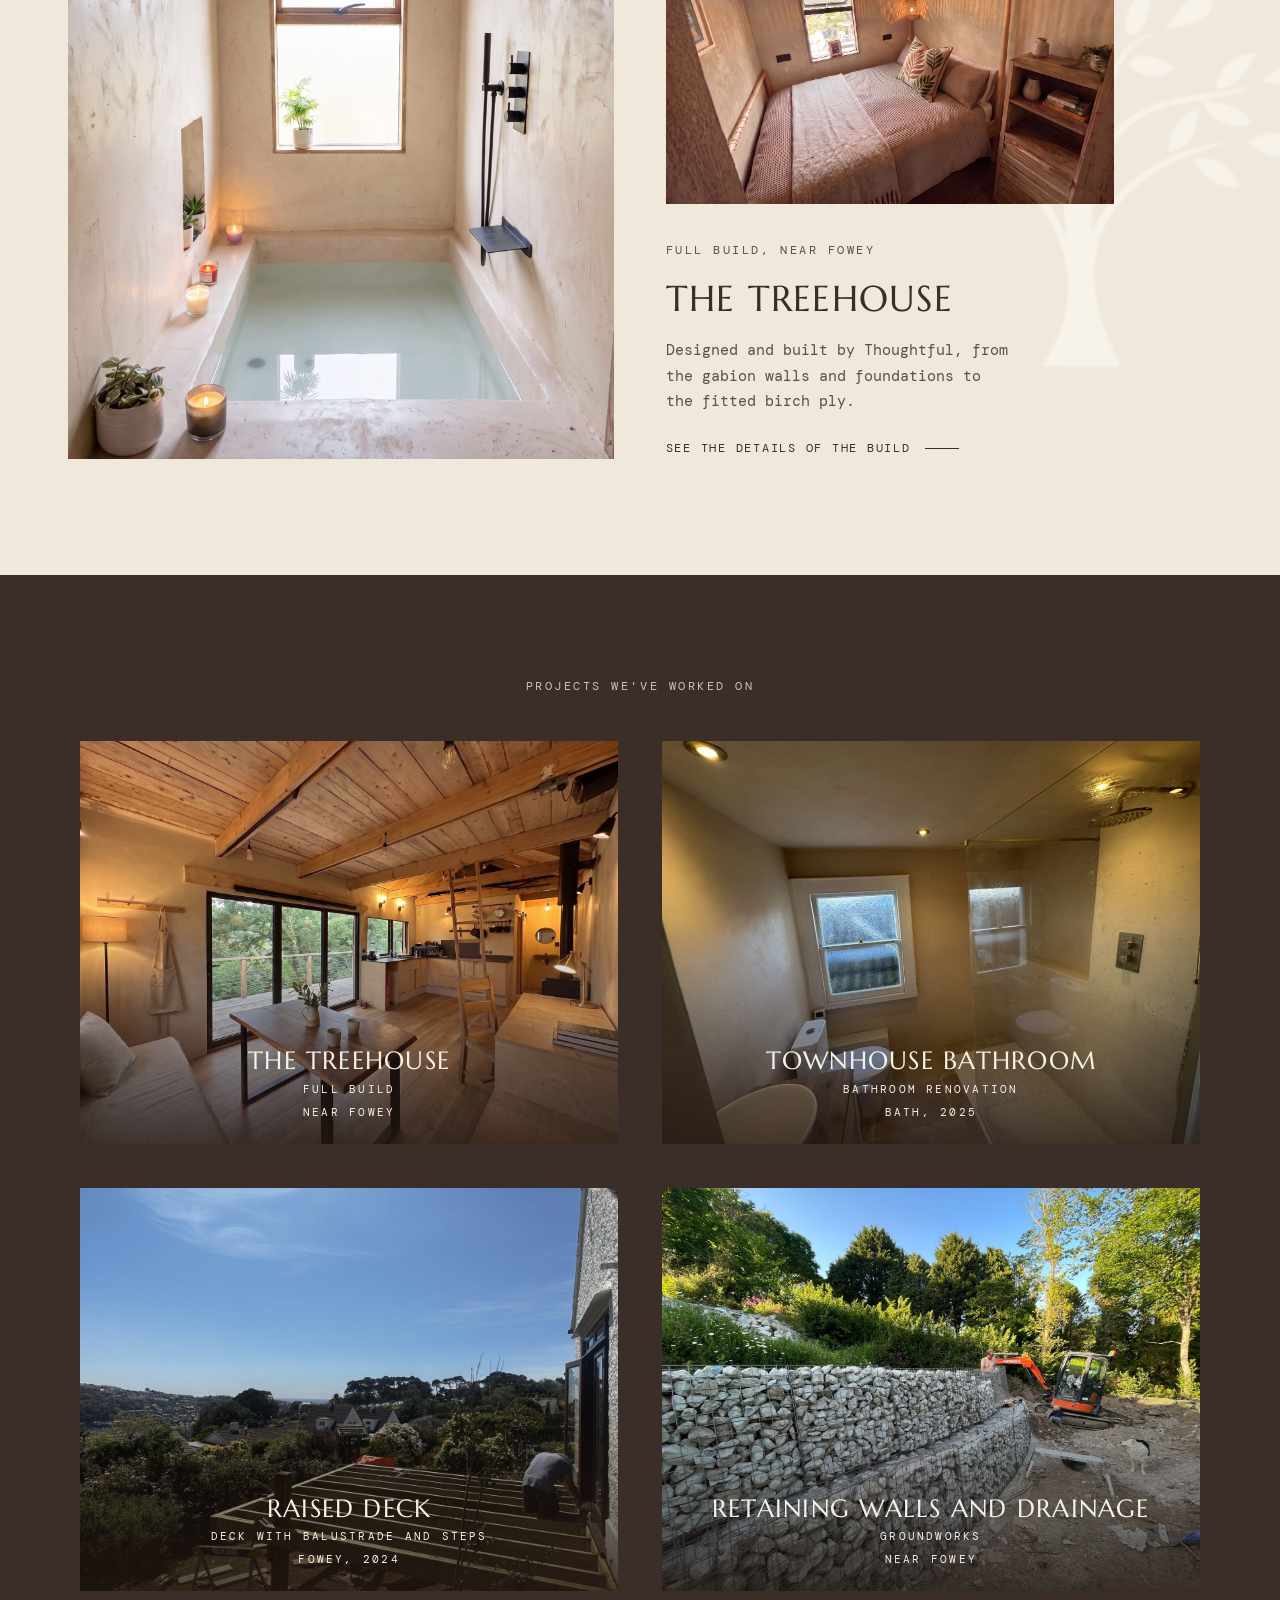
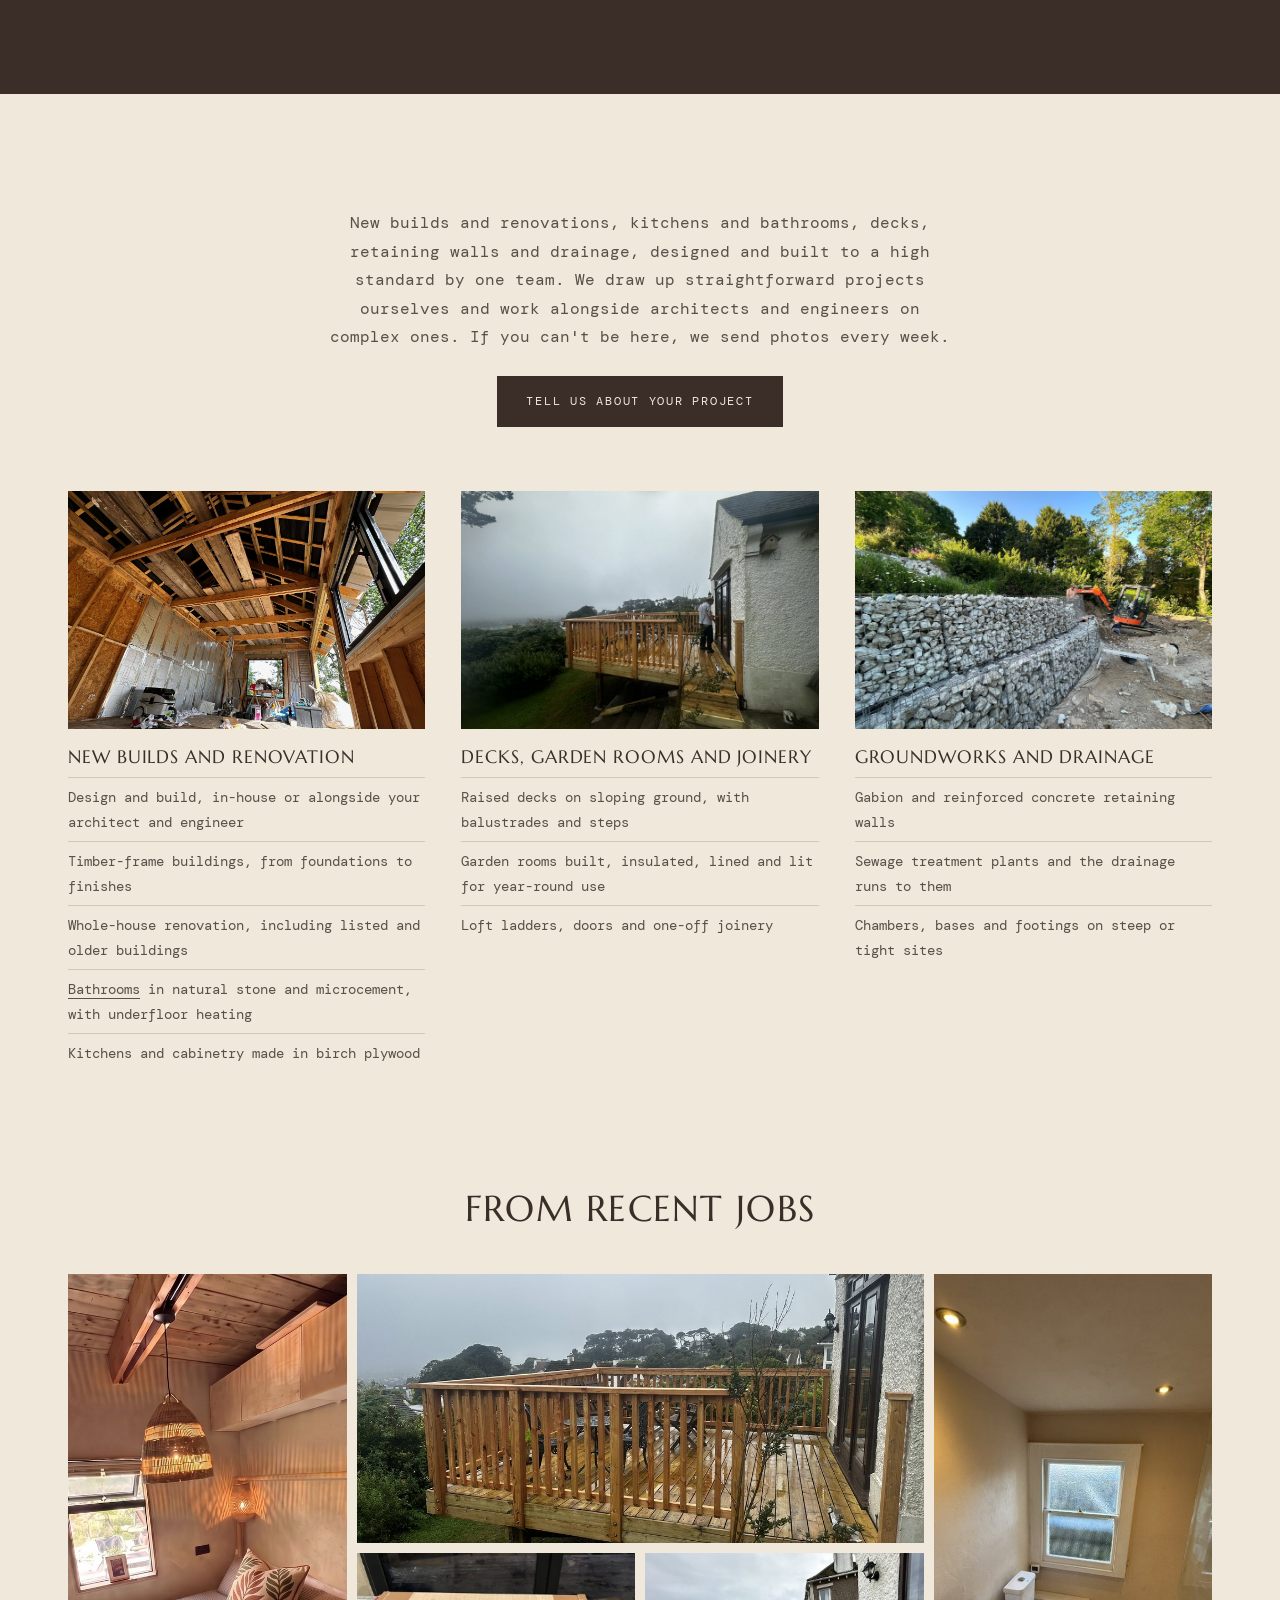
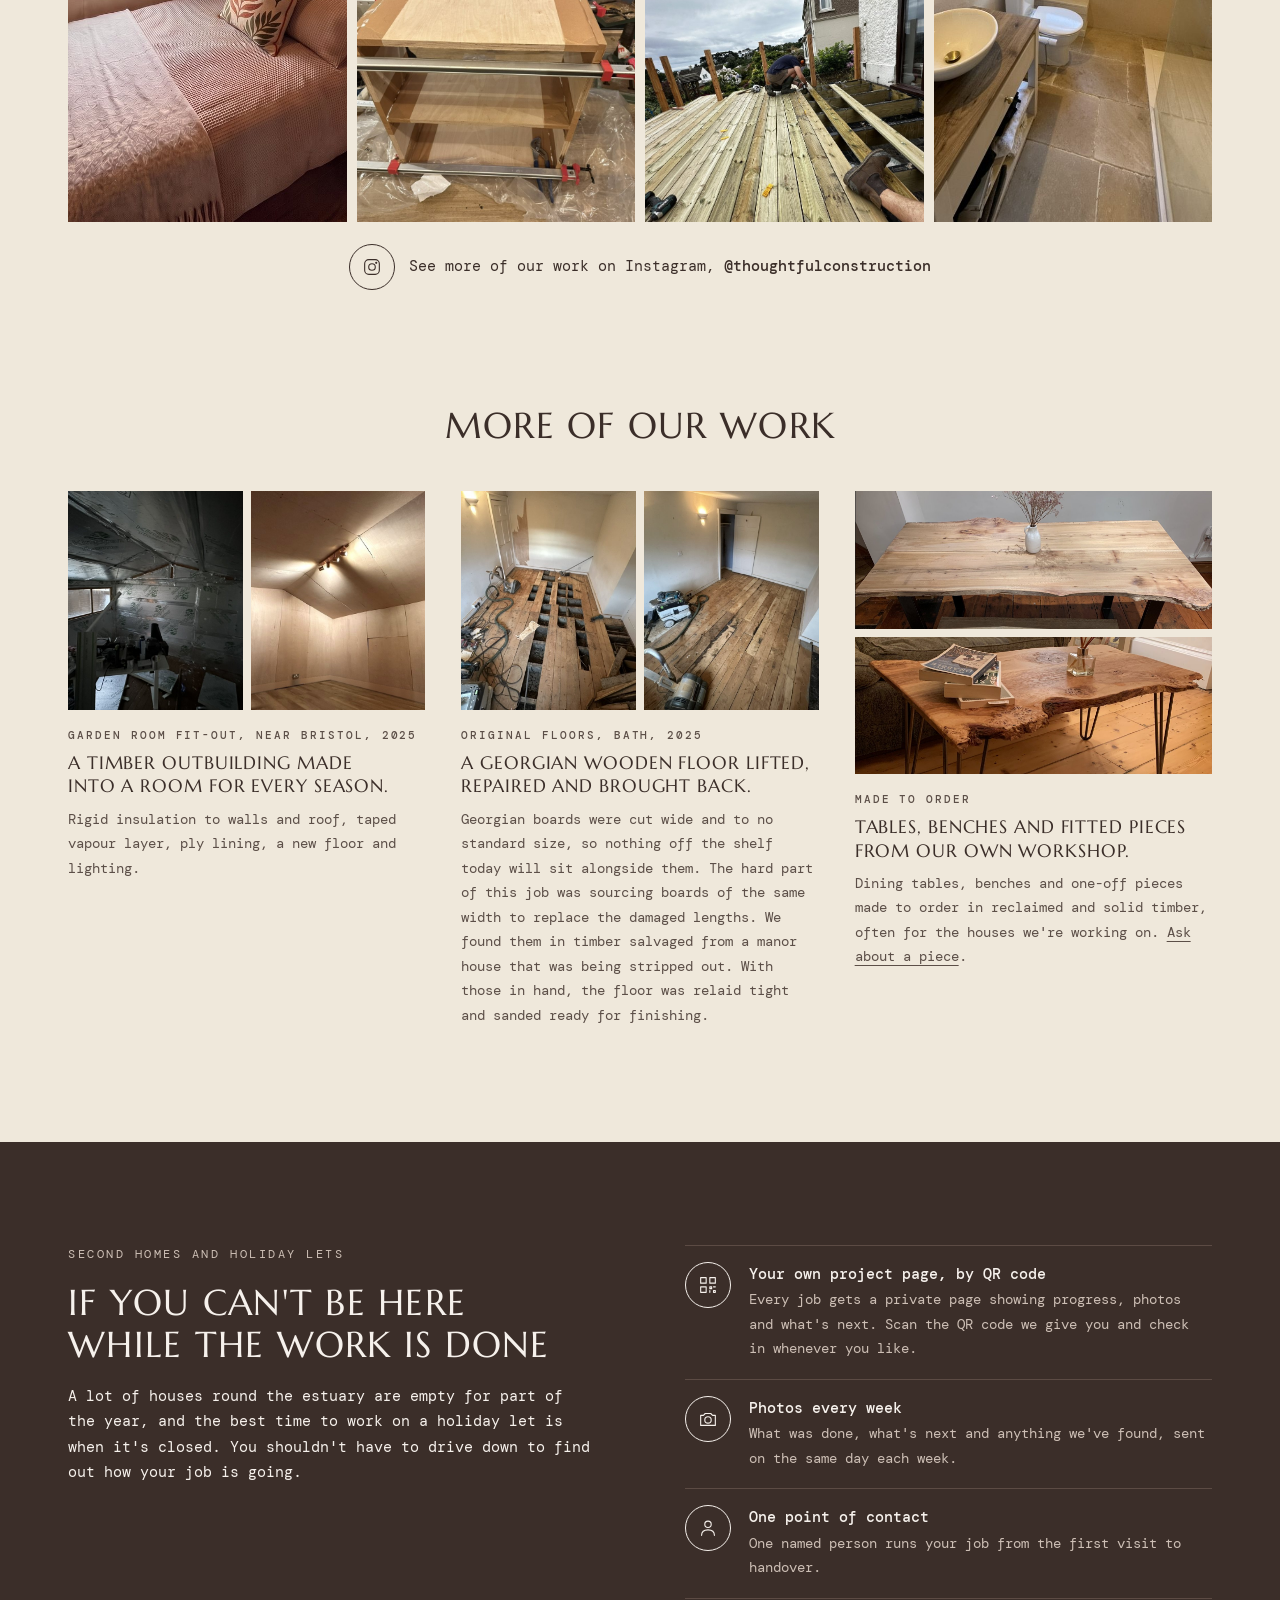
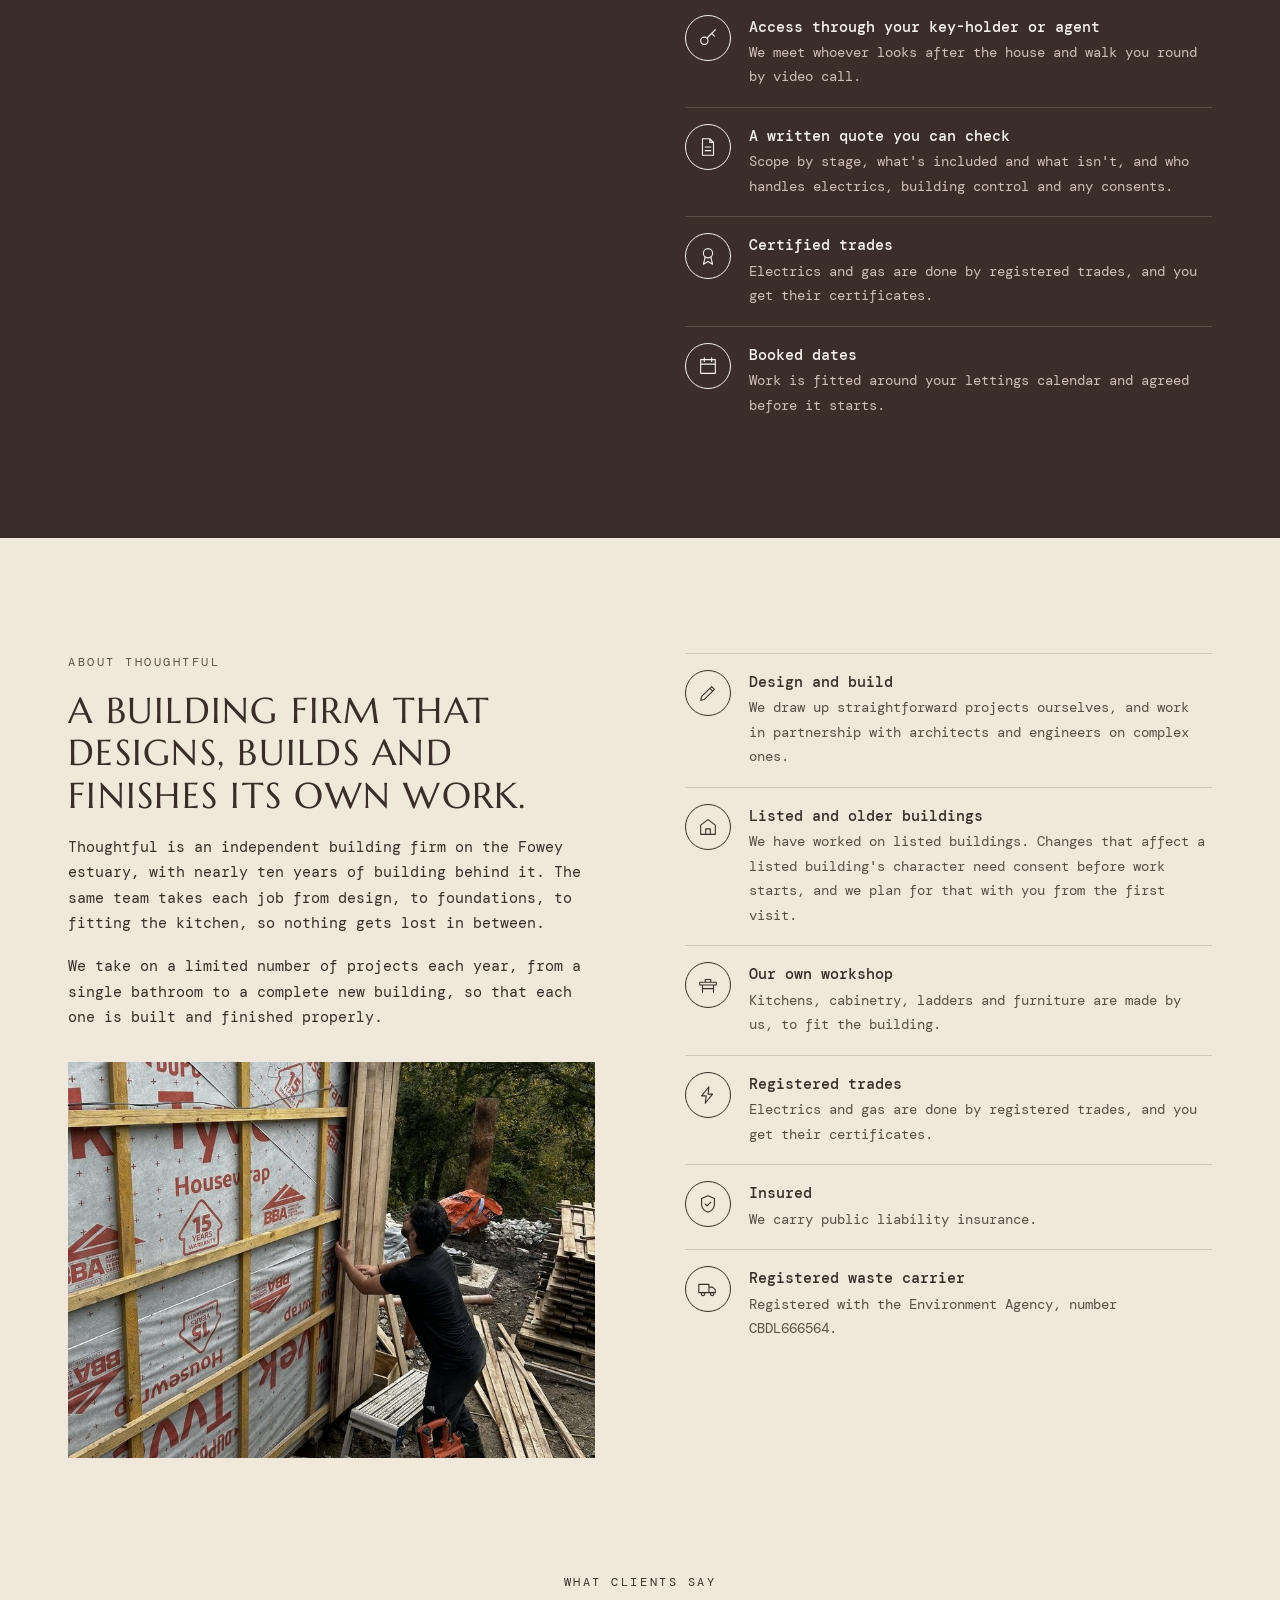
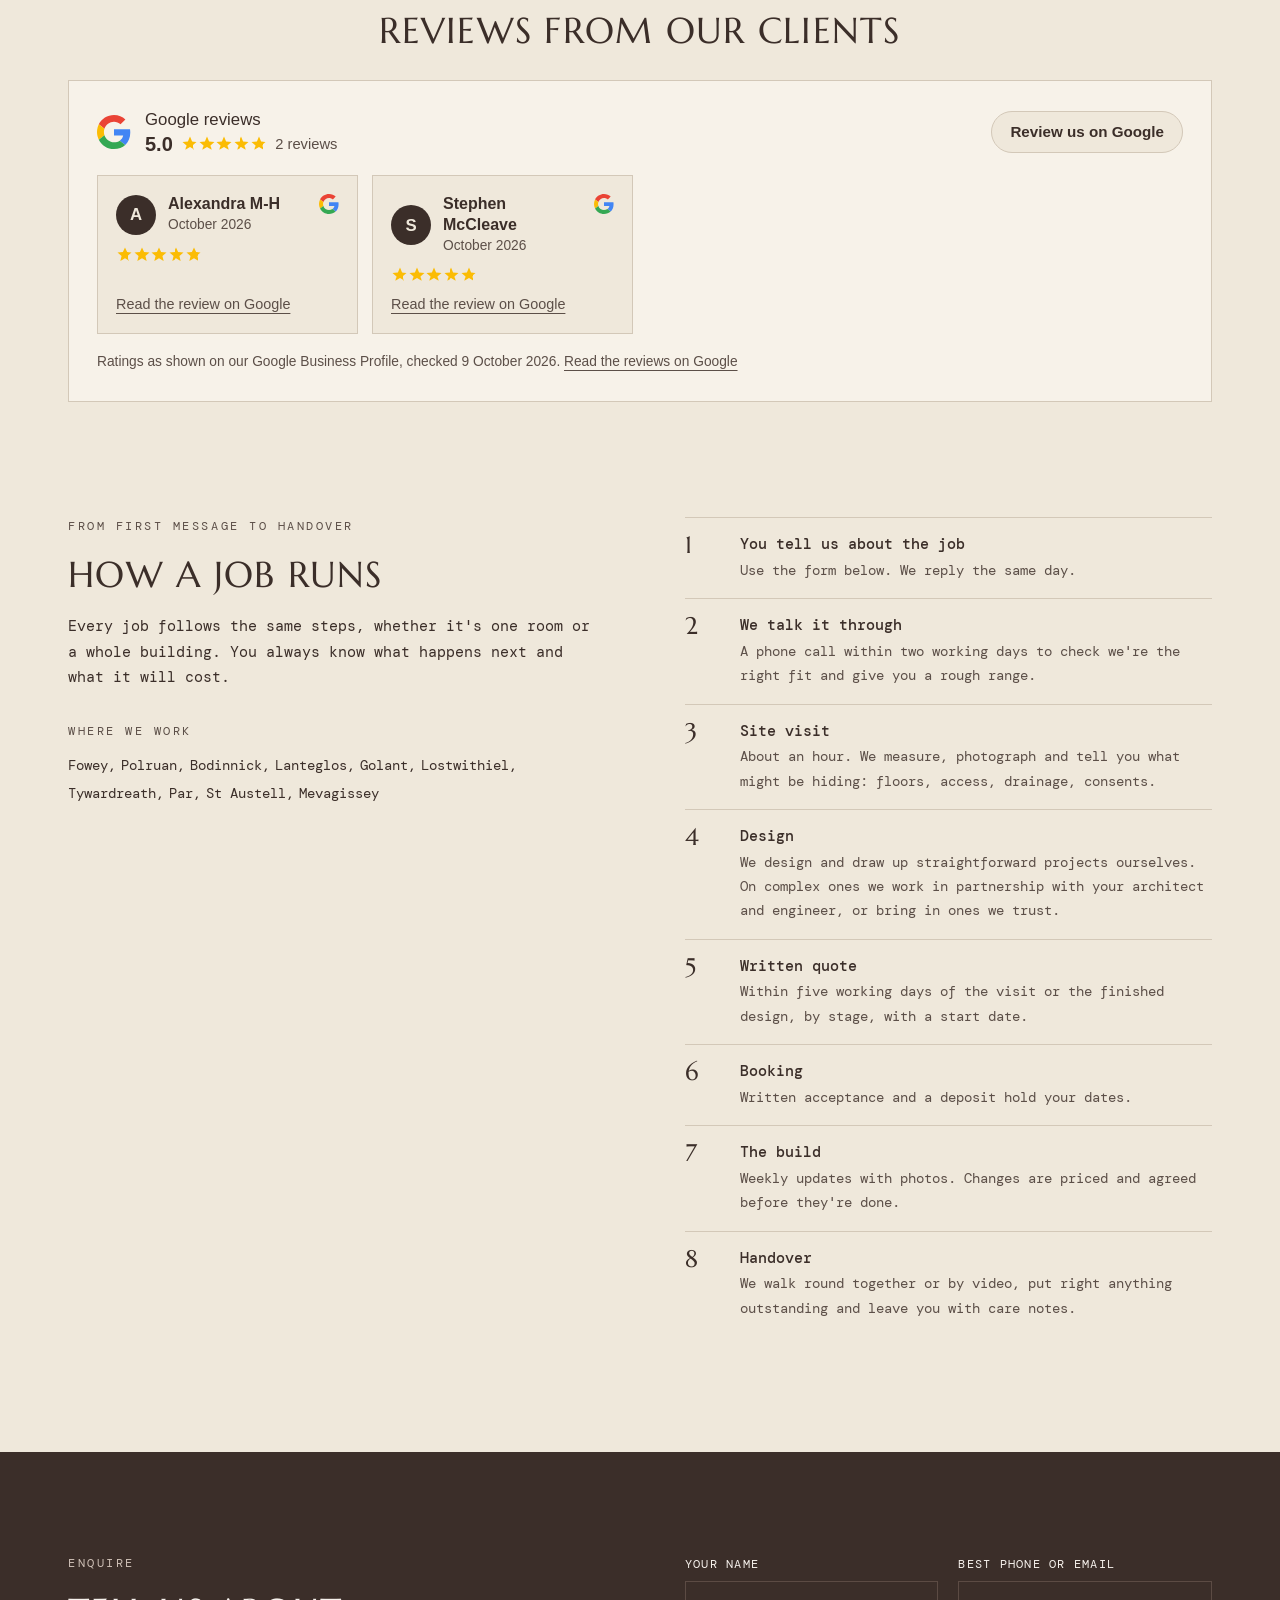
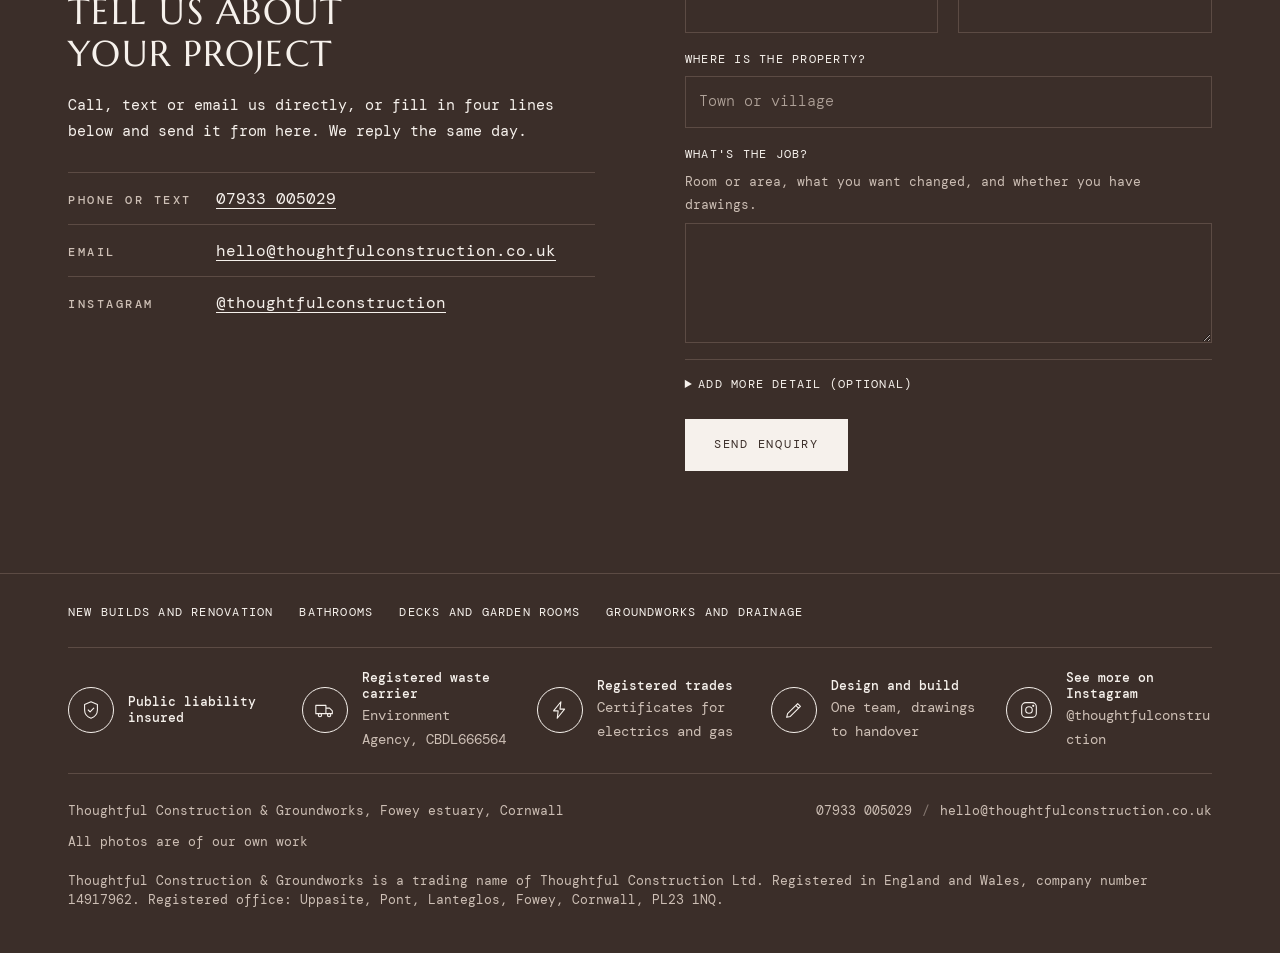
==== commit 14f01b1a: "Bust the cache on site.js so visitors get the new form Co-Authored-By: Claude Opus 5.5 <noreply@anth" ====
--- a/index.html
+++ b/index.html
@@ -311,6 +311,6 @@
   <div class="wrap"><span class="links"><a href="/new-builds-and-renovation/">New builds and renovation</a><a href="/bathrooms/">Bathrooms</a><a href="/decks-and-garden-rooms/">Decks and garden rooms</a><a href="/groundworks-and-drainage/">Groundworks and drainage</a></span><ul class="seals"><li><i class="ico" aria-hidden="true"><svg viewBox="0 0 24 24"><path d="M12 3l7 3v6c0 4.5-3 7.5-7 9-4-1.5-7-4.5-7-9V6z"/><path d="M9 12l2 2 4-4"/></svg></i><span><b>Public liability insured</b></span></li><li><i class="ico" aria-hidden="true"><svg viewBox="0 0 24 24"><path d="M2 7h11v9H2zM13 10h4l3 3v3h-7"/><circle cx="6.5" cy="17.5" r="1.8"/><circle cx="16.5" cy="17.5" r="1.8"/></svg></i><span><b>Registered waste carrier</b><small>Environment Agency, CBDL666564</small></span></li><li><i class="ico" aria-hidden="true"><svg viewBox="0 0 24 24"><path d="M13 3L5 13h5l-1 8 8-10h-5z"/></svg></i><span><b>Registered trades</b><small>Certificates for electrics and gas</small></span></li><li><i class="ico" aria-hidden="true"><svg viewBox="0 0 24 24"><path d="M4 20l1-4L16 5l3 3L8 19zM14 7l3 3"/></svg></i><span><b>Design and build</b><small>One team, drawings to handover</small></span></li><li><a href="https://www.instagram.com/thoughtfulconstruction/" rel="noopener"><i class="ico" aria-hidden="true"><svg viewBox="0 0 24 24"><rect x="4" y="4" width="16" height="16" rx="4.5"/><circle cx="12" cy="12" r="3.6"/><circle cx="16.6" cy="7.4" r=".6"/></svg></i><span><b>See more on Instagram</b><small>@thoughtfulconstruction</small></span></a></li></ul><span>Thoughtful Construction &amp; Groundworks, Fowey estuary, Cornwall</span><span class="sep"><a href="tel:+447933005029">07933 005029</a><a href="mailto:hello@thoughtfulconstruction.co.uk">hello@thoughtfulconstruction.co.uk</a></span><span>All photos are of our own work</span><span class="legal">Thoughtful Construction &amp; Groundworks is a trading name of Thoughtful Construction Ltd. Registered in England and Wales, company number 14917962. Registered office: Uppasite, Pont, Lanteglos, Fowey, Cornwall, PL23 1NQ.</span></div>
 </footer>
 
-<script src="/site.js"></script>
+<script src="/site.js?v=2"></script>
 </body>
 </html>
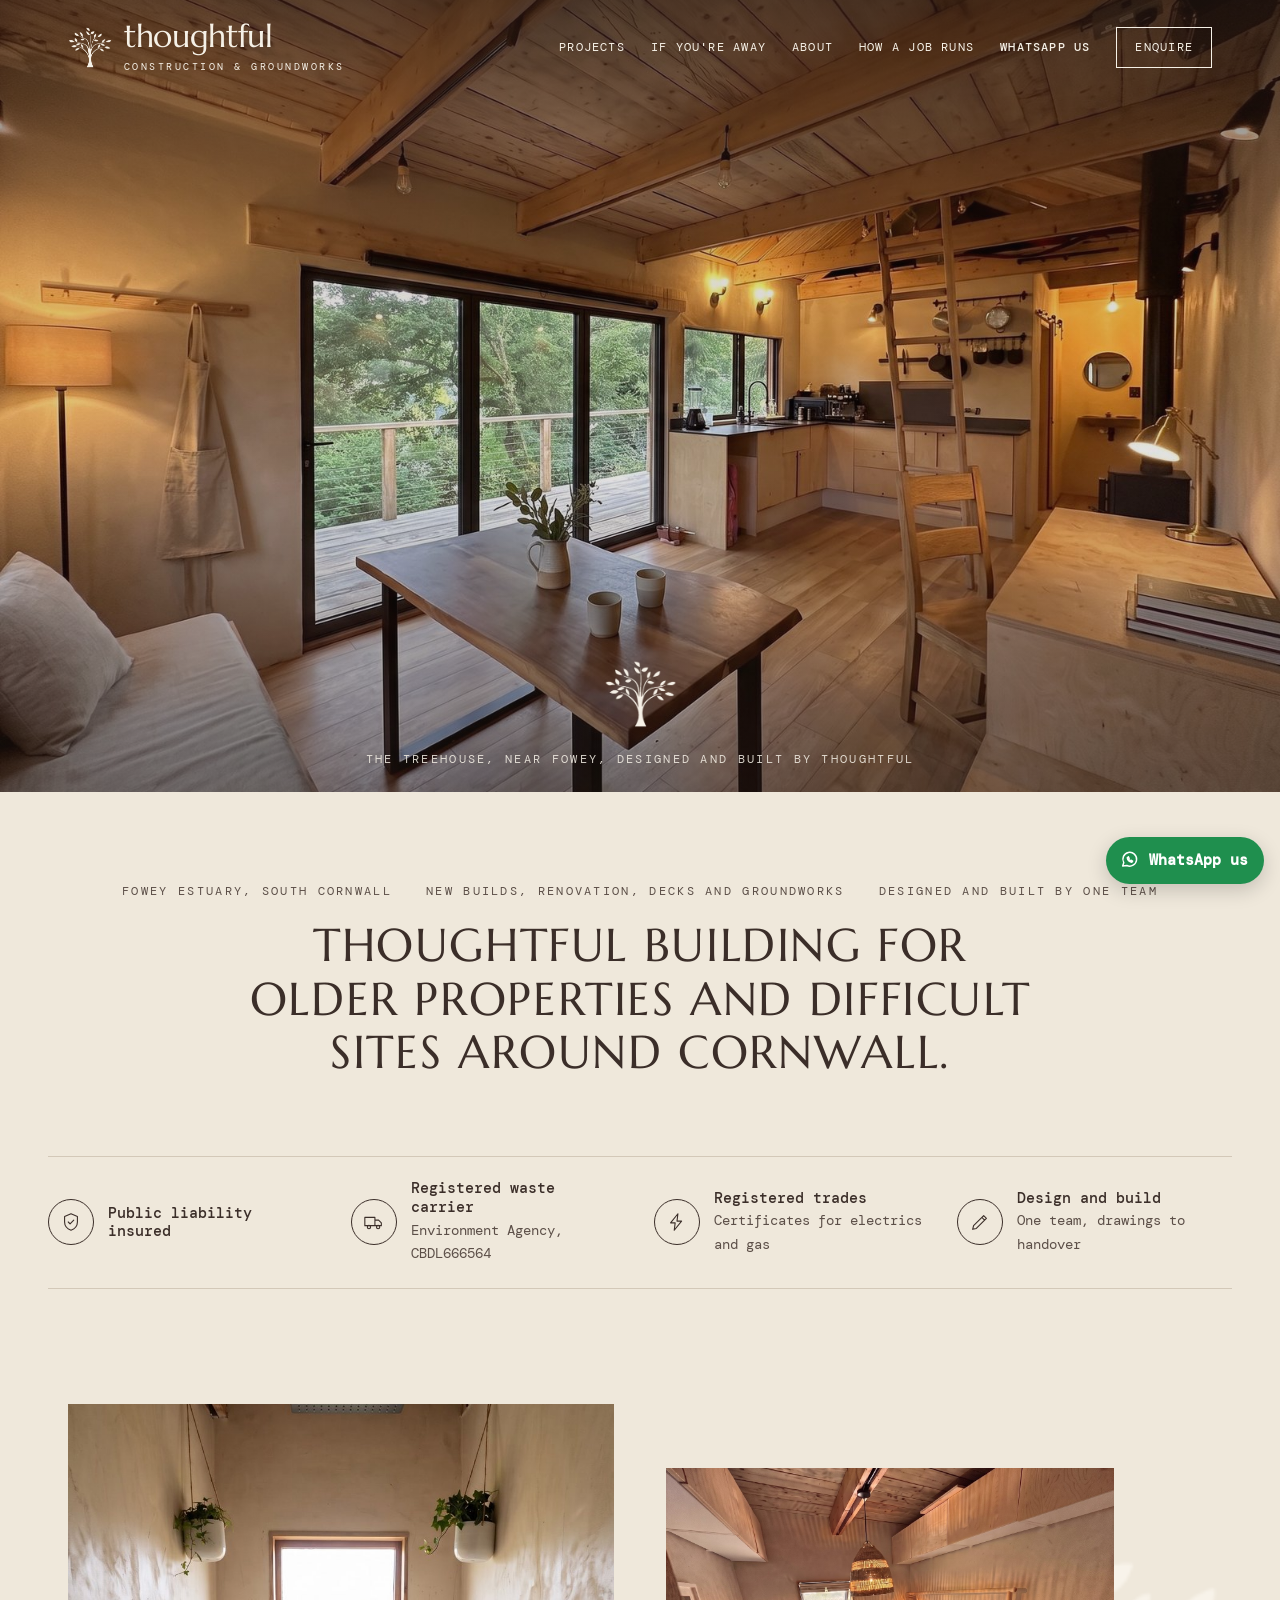
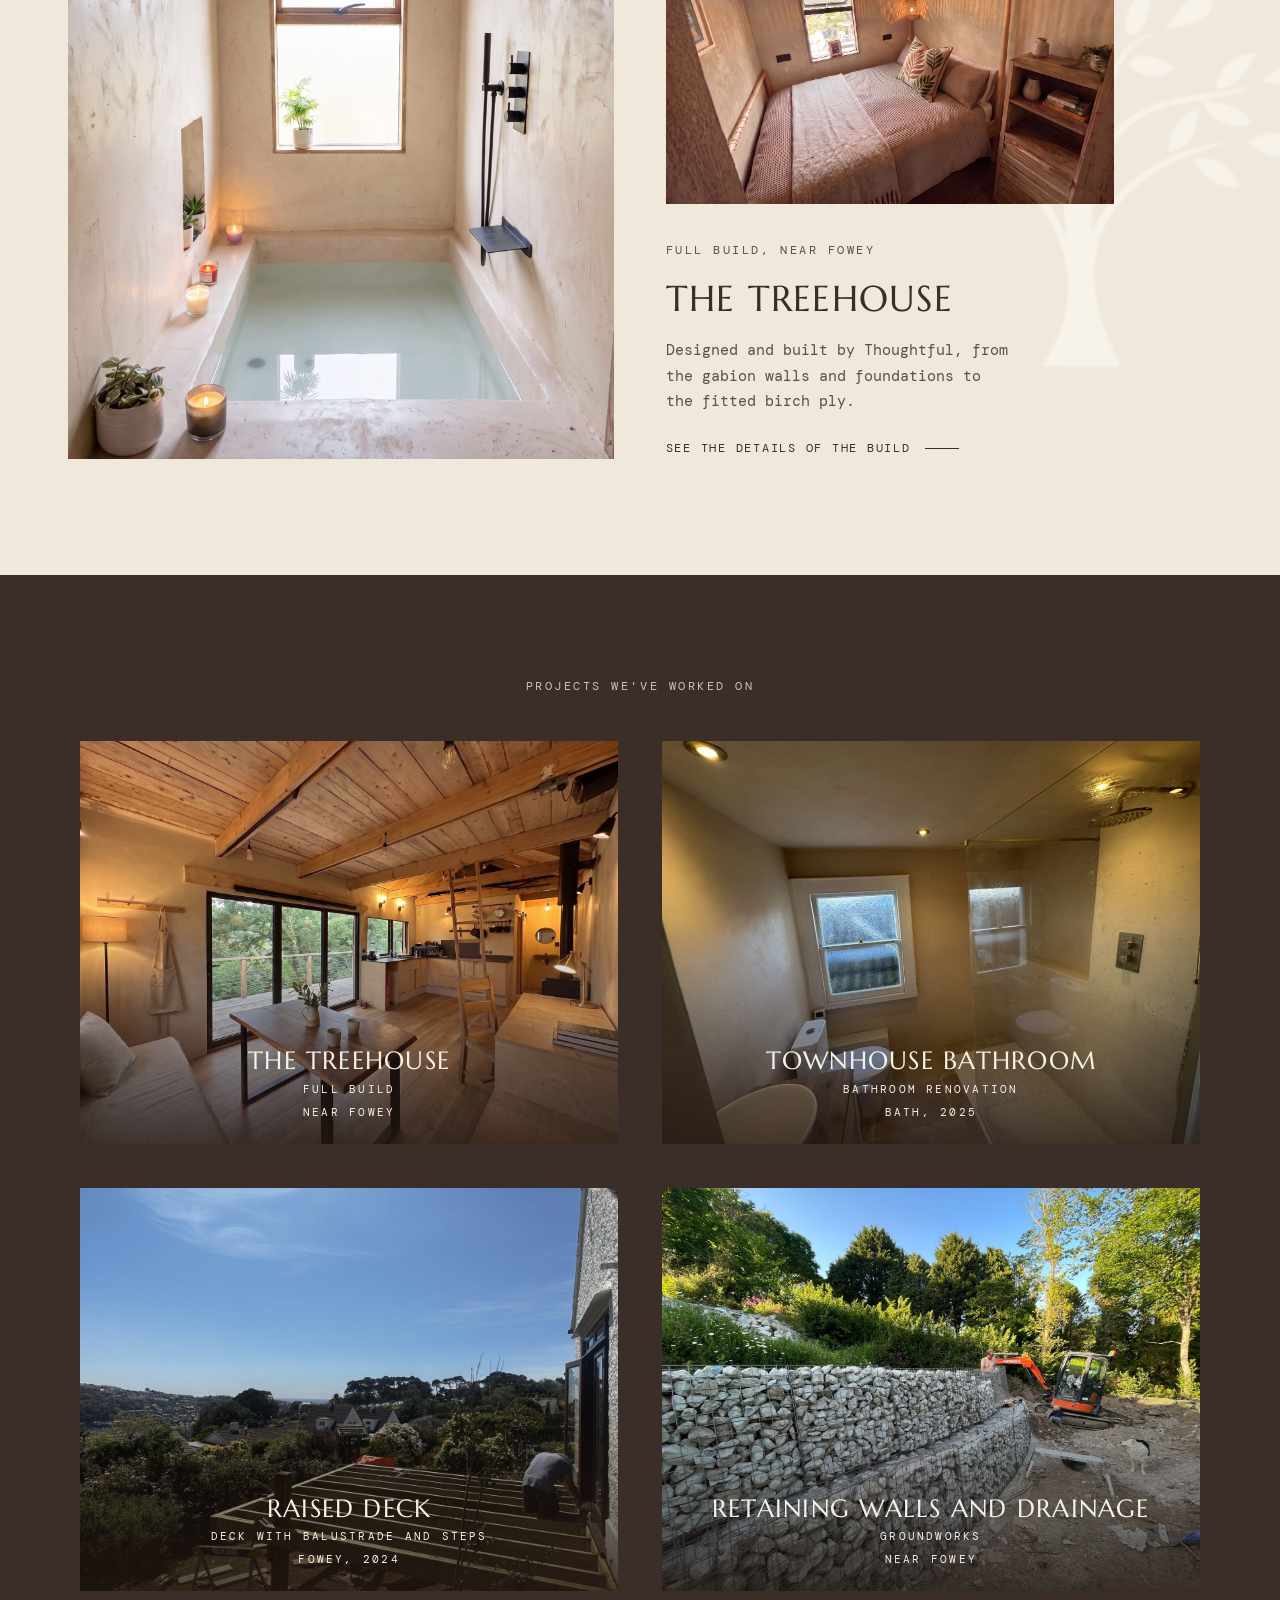
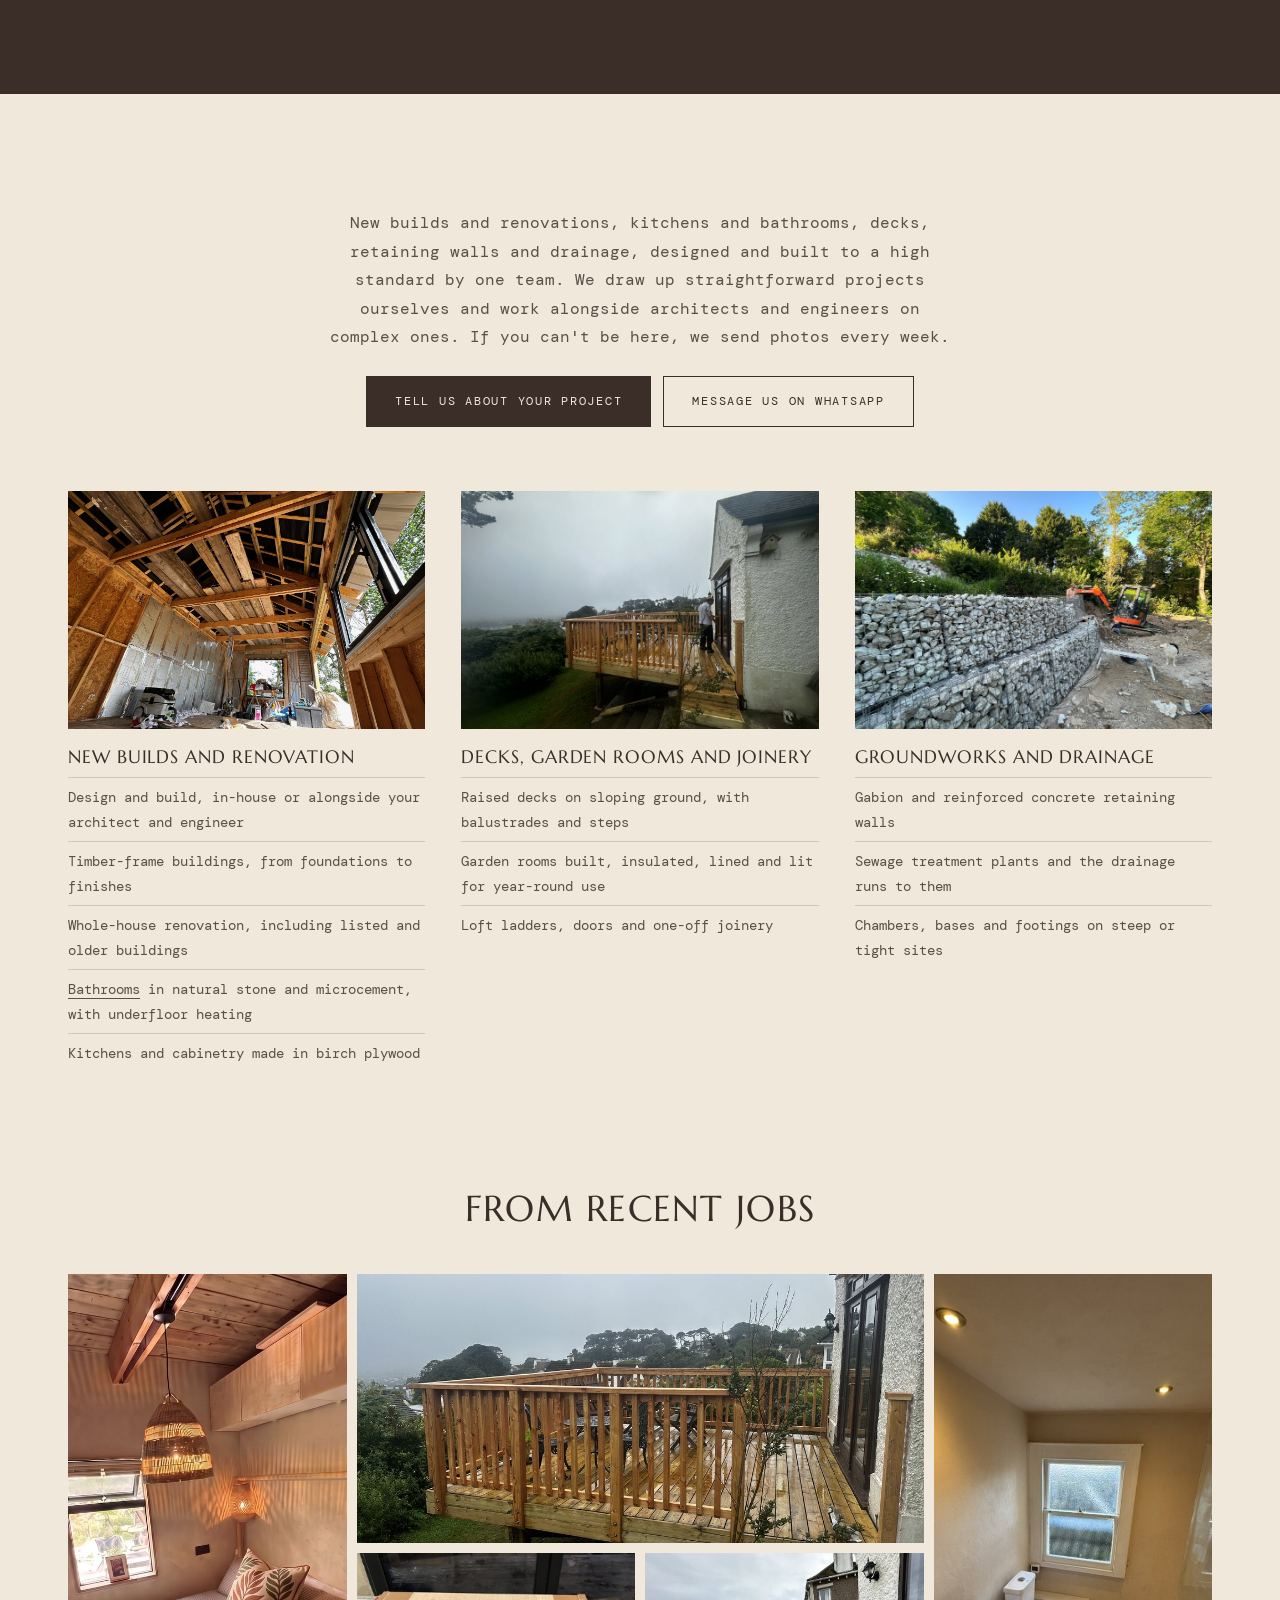
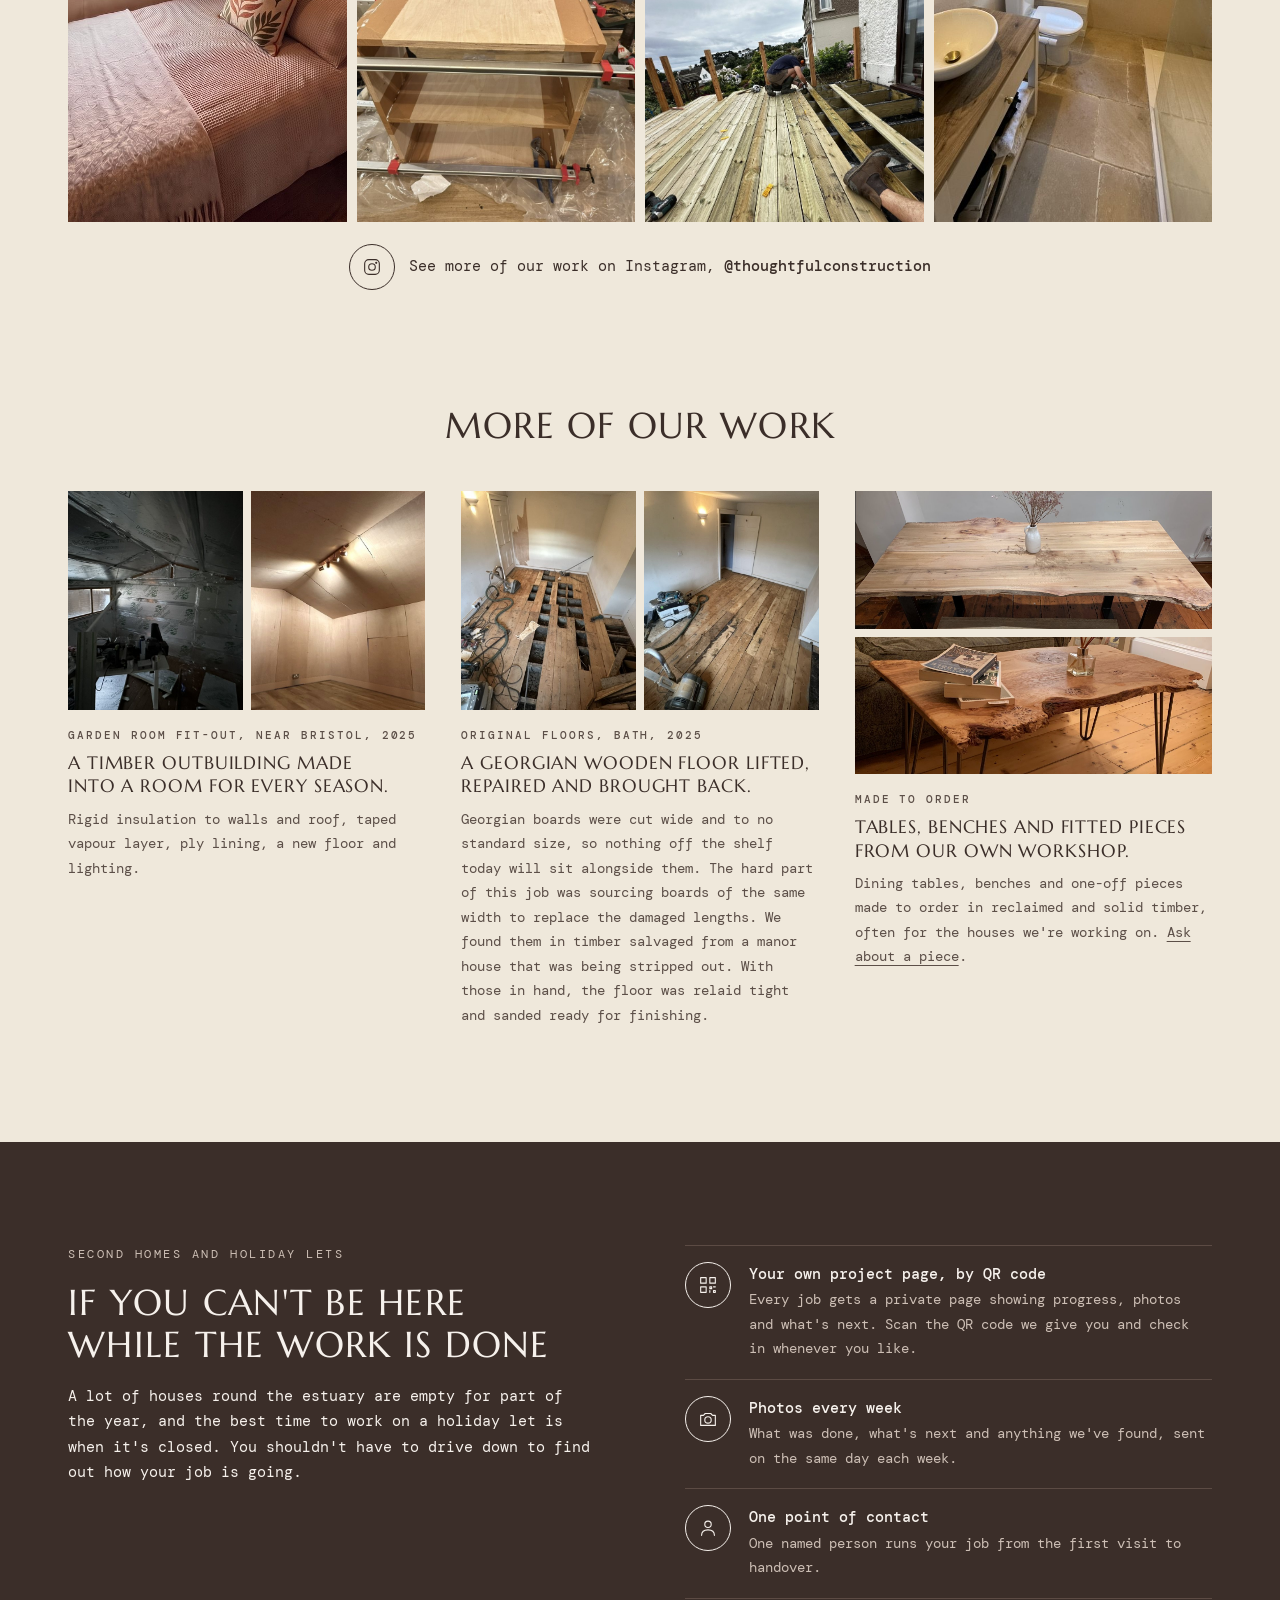
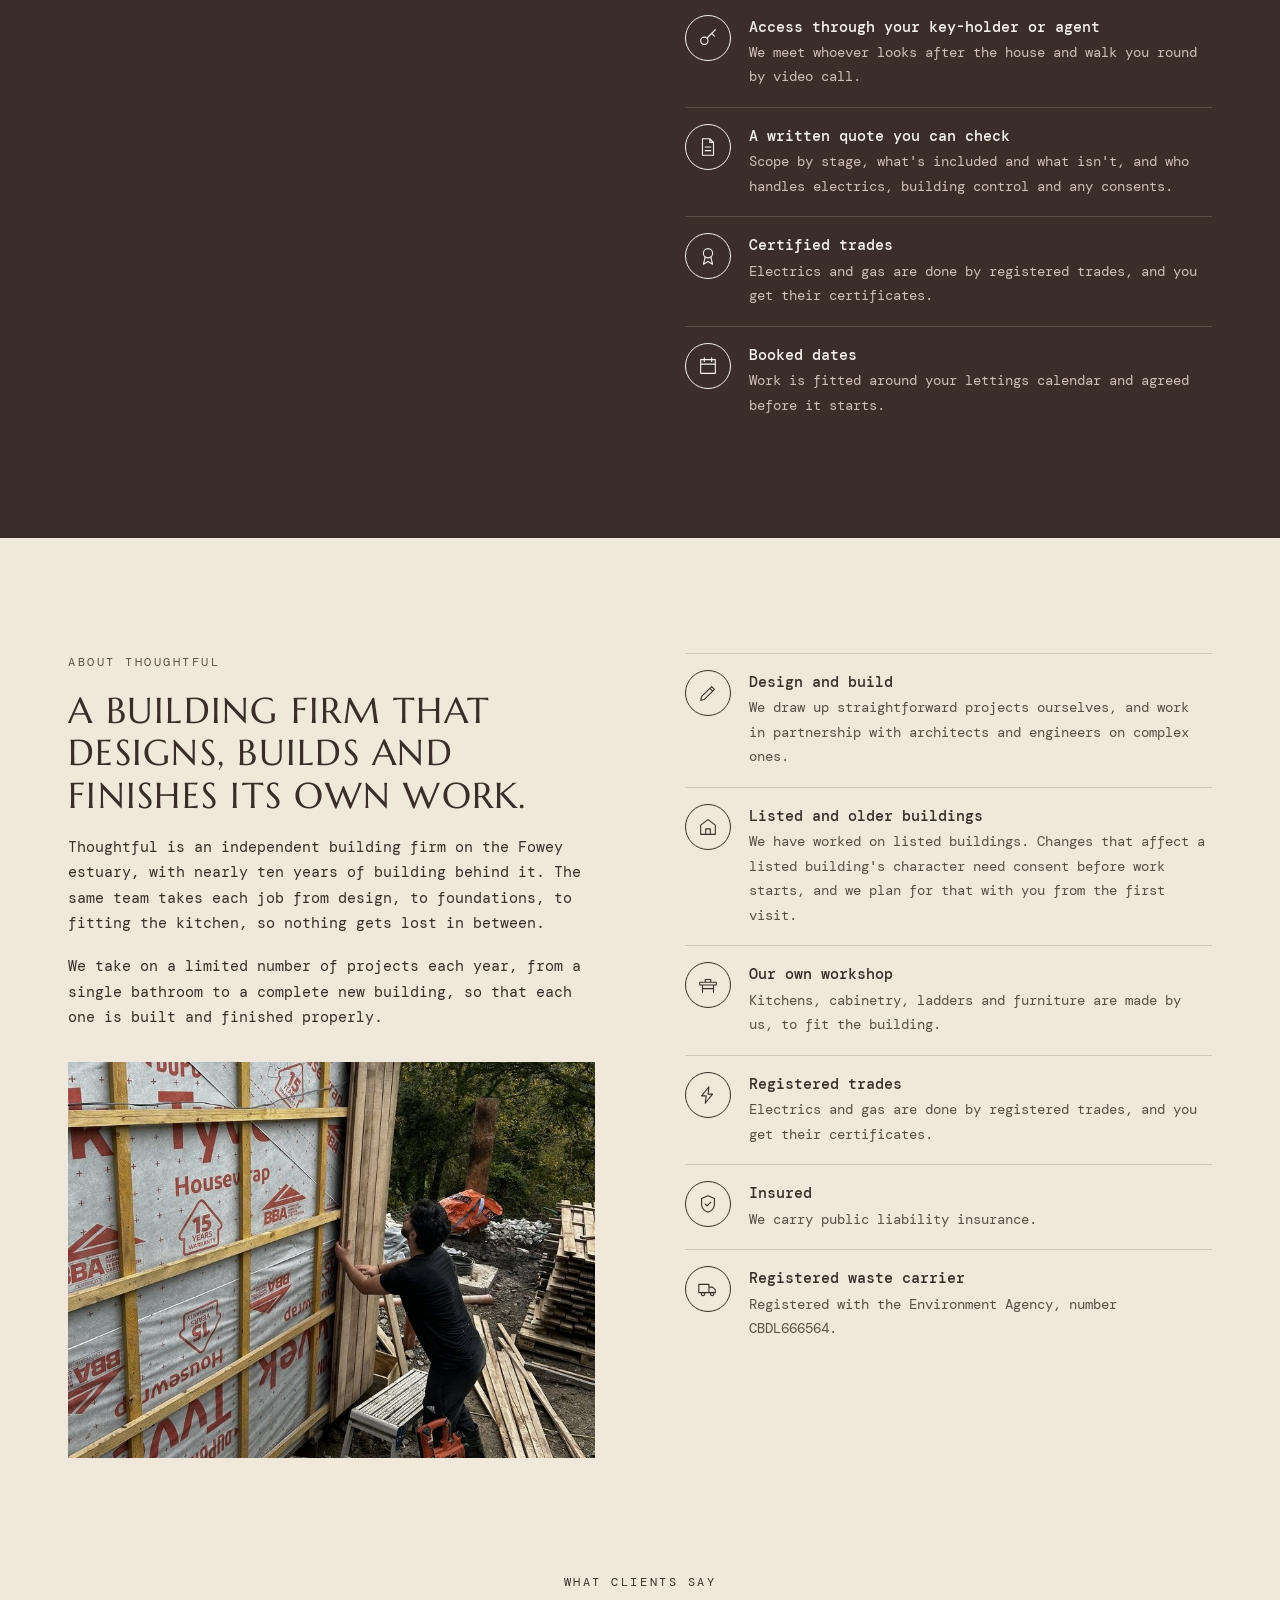
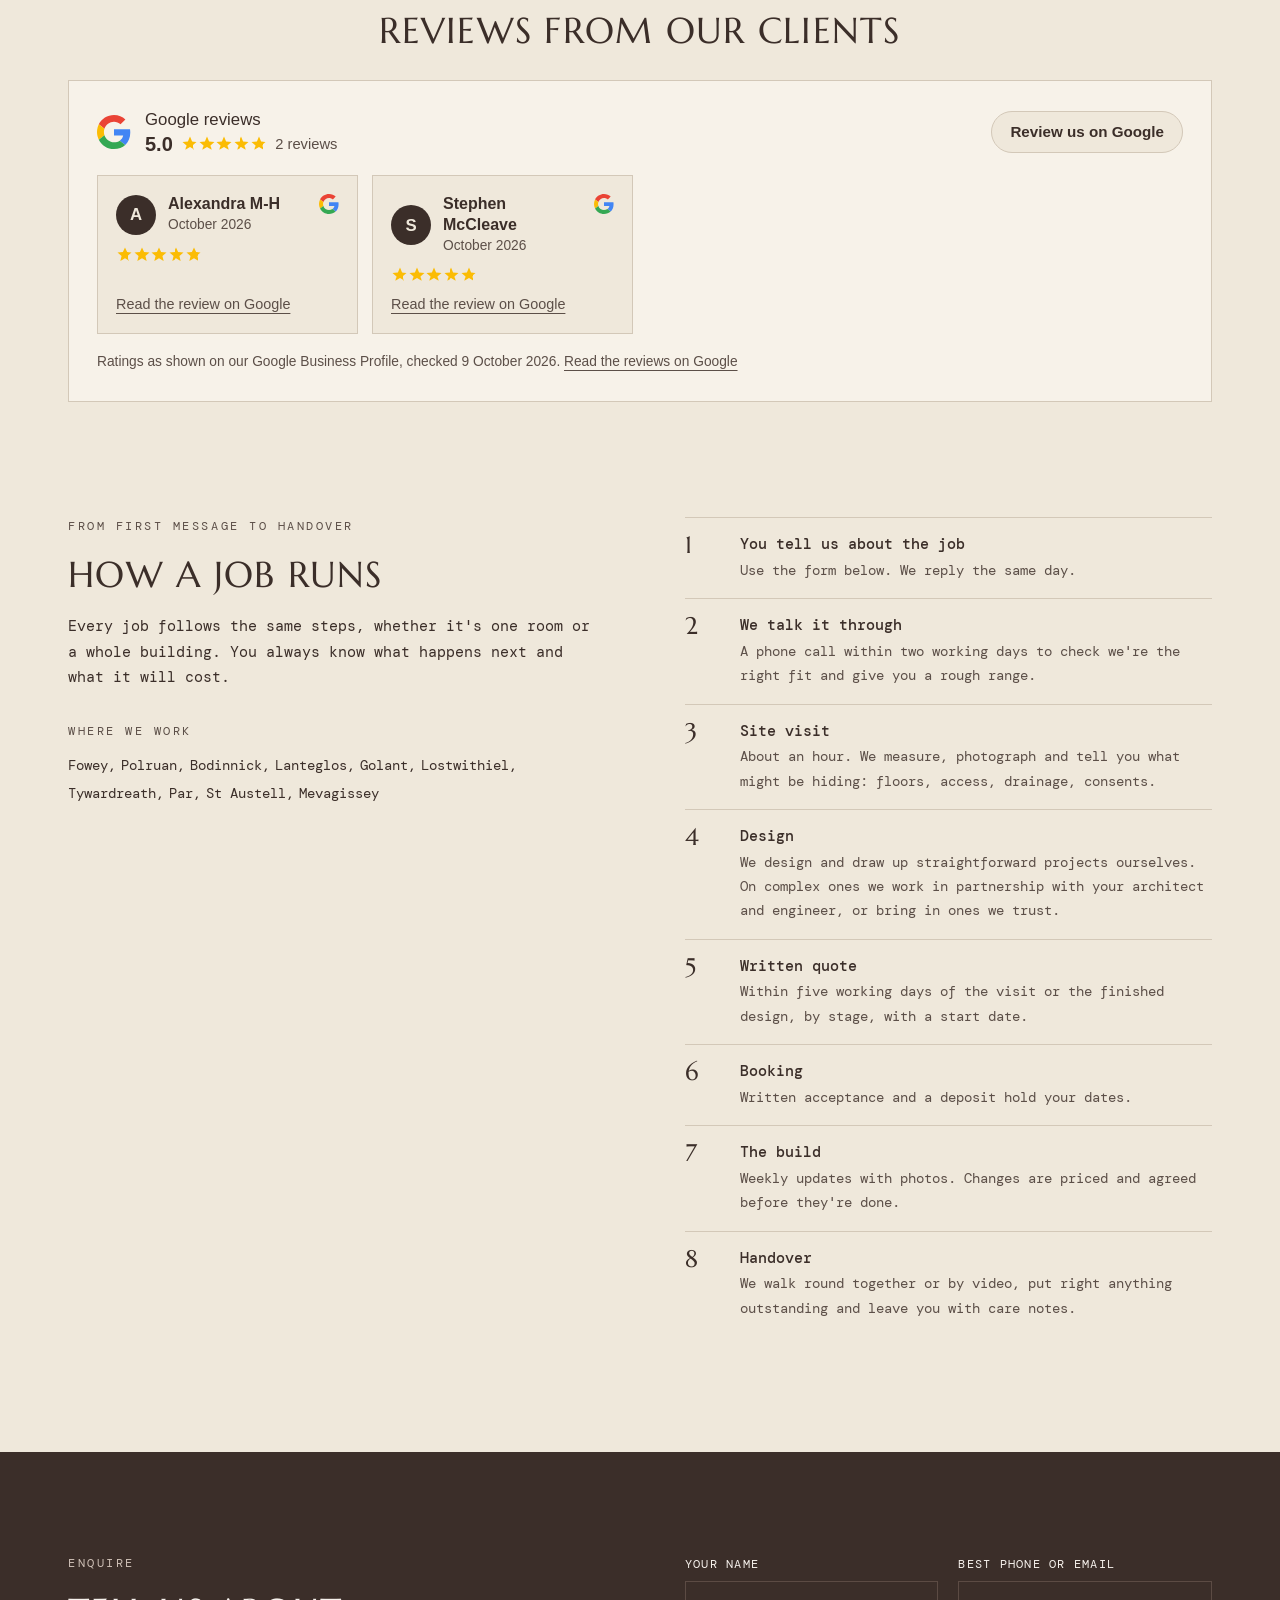
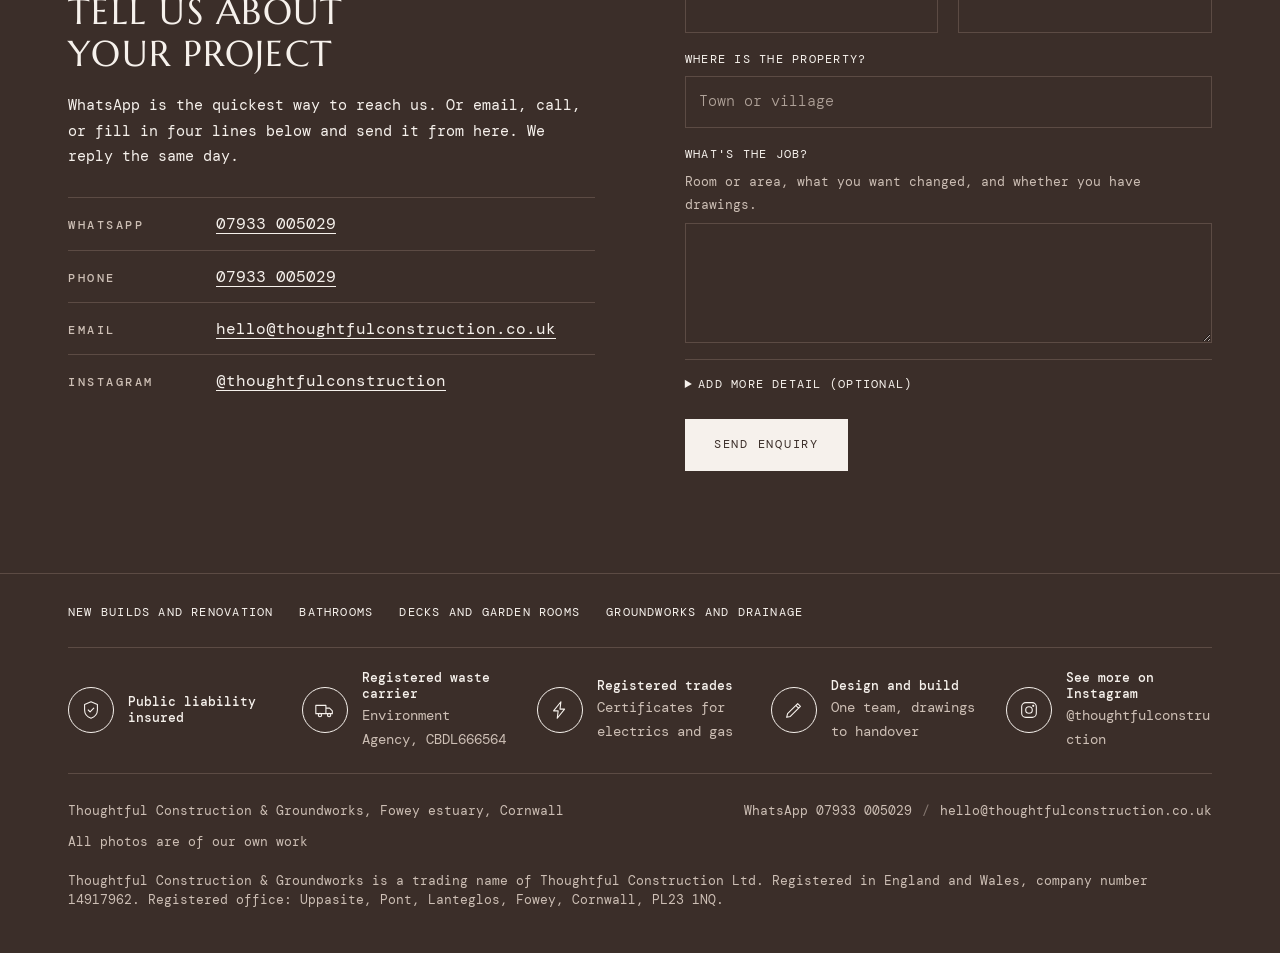
==== commit a255d91b: "Add WhatsApp links and a floating WhatsApp button; WhatsApp is now the main way to reach us Co-Autho" ====
--- a/index.html
+++ b/index.html
@@ -31,7 +31,7 @@
       <span><b>Thoughtful</b><small>Construction &amp; Groundworks</small></span>
     </a>
     <nav aria-label="Sections">
-      <a href="#work">Projects</a><a href="#away">If you're away</a><a href="#about">About</a><a href="#process">How a job runs</a><a class="tel" href="tel:+447933005029">07933 005029</a><a class="go" href="#enquire">Enquire</a>
+      <a href="#work">Projects</a><a href="#away">If you're away</a><a href="#about">About</a><a href="#process">How a job runs</a><a class="tel" href="https://wa.me/447933005029?text=Hello%2C%20I%27d%20like%20to%20talk%20about%20some%20work." rel="noopener">WhatsApp us</a><a class="go" href="#enquire">Enquire</a>
     </nav>
   </div>
 </header>
@@ -87,7 +87,7 @@
   <div class="wrap">
     <div class="intro">
       <p class="big">New builds and renovations, kitchens and bathrooms, decks, retaining walls and drainage, designed and built to a high standard by one team. We draw up straightforward projects ourselves and work alongside architects and engineers on complex ones. If you can't be here, we send photos every week.</p>
-      <div class="actions"><a class="btn" href="#enquire">Tell us about your project</a></div>
+      <div class="actions"><a class="btn" href="#enquire">Tell us about your project</a><a class="btn ghost" href="https://wa.me/447933005029?text=Hello%2C%20I%27d%20like%20to%20talk%20about%20some%20work." rel="noopener">Message us on WhatsApp</a></div>
     </div>
     <div class="svcs">
       <div class="svc">
@@ -265,8 +265,8 @@
       <div class="stack">
         <p class="label">Enquire</p>
         <h2>Tell us about your project</h2>
-        <p>Call, text or email us directly, or fill in four lines below and send it from here. We reply the same day.</p>
-        <div class="contact"><div><div class="label">Phone or text</div><span><a href="tel:+447933005029">07933 005029</a></span></div><div><div class="label">Email</div><span><a href="mailto:hello@thoughtfulconstruction.co.uk">hello@thoughtfulconstruction.co.uk</a></span></div><div><div class="label">Instagram</div><span><a href="https://www.instagram.com/thoughtfulconstruction/" rel="noopener">@thoughtfulconstruction</a></span></div></div>
+        <p>WhatsApp is the quickest way to reach us. Or email, call, or fill in four lines below and send it from here. We reply the same day.</p>
+        <div class="contact"><div><div class="label">WhatsApp</div><span><a href="https://wa.me/447933005029?text=Hello%2C%20I%27d%20like%20to%20talk%20about%20some%20work." rel="noopener">07933 005029</a></span></div><div><div class="label">Phone</div><span><a href="tel:+447933005029">07933 005029</a></span></div><div><div class="label">Email</div><span><a href="mailto:hello@thoughtfulconstruction.co.uk">hello@thoughtfulconstruction.co.uk</a></span></div><div><div class="label">Instagram</div><span><a href="https://www.instagram.com/thoughtfulconstruction/" rel="noopener">@thoughtfulconstruction</a></span></div></div>
       </div>
       <div>
         <form id="enq" novalidate>
@@ -293,12 +293,12 @@
         </form>
         <div class="result" id="f-done" hidden role="status">
           <span class="label">Sent</span>
-          <p><b>Thank you, we have your message.</b> We reply the same day, by phone or email. If it's urgent, call or text 07933 005029.</p>
+          <p><b>Thank you, we have your message.</b> We reply the same day, by phone or email. If it's urgent, WhatsApp or call 07933 005029.</p>
         </div>
         <div class="result" id="result" hidden>
           <span class="label">Your message, ready to send</span>
           <textarea id="f-out" readonly aria-label="Your enquiry message"></textarea>
-          <div class="actions"><a class="btn" id="f-mail" href="mailto:hello@thoughtfulconstruction.co.uk">Send by email</a><button class="btn ghost" type="button" id="f-copy">Copy message</button><span id="f-copied" class="label" role="status"></span></div>
+          <div class="actions"><a class="btn" id="f-mail" href="mailto:hello@thoughtfulconstruction.co.uk">Send by email</a><a class="btn ghost" id="f-wa" href="https://wa.me/447933005029?text=Hello%2C%20I%27d%20like%20to%20talk%20about%20some%20work." rel="noopener">Send on WhatsApp</a><button class="btn ghost" type="button" id="f-copy">Copy message</button><span id="f-copied" class="label" role="status"></span></div>
           <p id="f-send"></p>
         </div>
       </div>
@@ -308,9 +308,10 @@
 </main>
 
 <footer>
-  <div class="wrap"><span class="links"><a href="/new-builds-and-renovation/">New builds and renovation</a><a href="/bathrooms/">Bathrooms</a><a href="/decks-and-garden-rooms/">Decks and garden rooms</a><a href="/groundworks-and-drainage/">Groundworks and drainage</a></span><ul class="seals"><li><i class="ico" aria-hidden="true"><svg viewBox="0 0 24 24"><path d="M12 3l7 3v6c0 4.5-3 7.5-7 9-4-1.5-7-4.5-7-9V6z"/><path d="M9 12l2 2 4-4"/></svg></i><span><b>Public liability insured</b></span></li><li><i class="ico" aria-hidden="true"><svg viewBox="0 0 24 24"><path d="M2 7h11v9H2zM13 10h4l3 3v3h-7"/><circle cx="6.5" cy="17.5" r="1.8"/><circle cx="16.5" cy="17.5" r="1.8"/></svg></i><span><b>Registered waste carrier</b><small>Environment Agency, CBDL666564</small></span></li><li><i class="ico" aria-hidden="true"><svg viewBox="0 0 24 24"><path d="M13 3L5 13h5l-1 8 8-10h-5z"/></svg></i><span><b>Registered trades</b><small>Certificates for electrics and gas</small></span></li><li><i class="ico" aria-hidden="true"><svg viewBox="0 0 24 24"><path d="M4 20l1-4L16 5l3 3L8 19zM14 7l3 3"/></svg></i><span><b>Design and build</b><small>One team, drawings to handover</small></span></li><li><a href="https://www.instagram.com/thoughtfulconstruction/" rel="noopener"><i class="ico" aria-hidden="true"><svg viewBox="0 0 24 24"><rect x="4" y="4" width="16" height="16" rx="4.5"/><circle cx="12" cy="12" r="3.6"/><circle cx="16.6" cy="7.4" r=".6"/></svg></i><span><b>See more on Instagram</b><small>@thoughtfulconstruction</small></span></a></li></ul><span>Thoughtful Construction &amp; Groundworks, Fowey estuary, Cornwall</span><span class="sep"><a href="tel:+447933005029">07933 005029</a><a href="mailto:hello@thoughtfulconstruction.co.uk">hello@thoughtfulconstruction.co.uk</a></span><span>All photos are of our own work</span><span class="legal">Thoughtful Construction &amp; Groundworks is a trading name of Thoughtful Construction Ltd. Registered in England and Wales, company number 14917962. Registered office: Uppasite, Pont, Lanteglos, Fowey, Cornwall, PL23 1NQ.</span></div>
+  <div class="wrap"><span class="links"><a href="/new-builds-and-renovation/">New builds and renovation</a><a href="/bathrooms/">Bathrooms</a><a href="/decks-and-garden-rooms/">Decks and garden rooms</a><a href="/groundworks-and-drainage/">Groundworks and drainage</a></span><ul class="seals"><li><i class="ico" aria-hidden="true"><svg viewBox="0 0 24 24"><path d="M12 3l7 3v6c0 4.5-3 7.5-7 9-4-1.5-7-4.5-7-9V6z"/><path d="M9 12l2 2 4-4"/></svg></i><span><b>Public liability insured</b></span></li><li><i class="ico" aria-hidden="true"><svg viewBox="0 0 24 24"><path d="M2 7h11v9H2zM13 10h4l3 3v3h-7"/><circle cx="6.5" cy="17.5" r="1.8"/><circle cx="16.5" cy="17.5" r="1.8"/></svg></i><span><b>Registered waste carrier</b><small>Environment Agency, CBDL666564</small></span></li><li><i class="ico" aria-hidden="true"><svg viewBox="0 0 24 24"><path d="M13 3L5 13h5l-1 8 8-10h-5z"/></svg></i><span><b>Registered trades</b><small>Certificates for electrics and gas</small></span></li><li><i class="ico" aria-hidden="true"><svg viewBox="0 0 24 24"><path d="M4 20l1-4L16 5l3 3L8 19zM14 7l3 3"/></svg></i><span><b>Design and build</b><small>One team, drawings to handover</small></span></li><li><a href="https://www.instagram.com/thoughtfulconstruction/" rel="noopener"><i class="ico" aria-hidden="true"><svg viewBox="0 0 24 24"><rect x="4" y="4" width="16" height="16" rx="4.5"/><circle cx="12" cy="12" r="3.6"/><circle cx="16.6" cy="7.4" r=".6"/></svg></i><span><b>See more on Instagram</b><small>@thoughtfulconstruction</small></span></a></li></ul><span>Thoughtful Construction &amp; Groundworks, Fowey estuary, Cornwall</span><span class="sep"><a href="https://wa.me/447933005029?text=Hello%2C%20I%27d%20like%20to%20talk%20about%20some%20work." rel="noopener">WhatsApp 07933 005029</a><a href="mailto:hello@thoughtfulconstruction.co.uk">hello@thoughtfulconstruction.co.uk</a></span><span>All photos are of our own work</span><span class="legal">Thoughtful Construction &amp; Groundworks is a trading name of Thoughtful Construction Ltd. Registered in England and Wales, company number 14917962. Registered office: Uppasite, Pont, Lanteglos, Fowey, Cornwall, PL23 1NQ.</span></div>
 </footer>
-
-<script src="/site.js?v=2"></script>
+<a class="wa-float" href="https://wa.me/447933005029?text=Hello%2C%20I%27d%20like%20to%20talk%20about%20some%20work." rel="noopener" aria-label="Message us on WhatsApp"><svg viewBox="0 0 24 24" aria-hidden="true"><path d="M4 18.5l1.2-3.6A7.5 7.5 0 1 1 8.6 18z"/><path d="M9 9.5c.3 2.2 2.3 4.4 4.9 5l1-1.3-1.8-.9-.7.7c-.9-.4-1.6-1.1-2-2l.7-.7-.8-1.9z"/></svg><span>WhatsApp us</span></a>
+
+<script src="/site.js?v=3"></script>
 </body>
 </html>
--- a/style.css
+++ b/style.css
@@ -407,3 +407,9 @@
 .index h2{color:var(--on-band-muted)}
 
 .hp{position:absolute;left:-9999px;width:1px;height:1px;opacity:0}
+
+.wa-float{position:fixed;right:16px;bottom:16px;z-index:50;display:flex;align-items:center;gap:8px;padding:11px 16px 11px 13px;border-radius:999px;background:#1f8f4e;color:#fff;font-weight:600;text-decoration:none;box-shadow:0 6px 20px rgba(0,0,0,.18)}
+.wa-float:hover{background:#18763f}
+.wa-float svg{width:22px;height:22px;fill:none;stroke:#fff;stroke-width:1.6;stroke-linejoin:round}
+@media (max-width:600px){.wa-float span{display:none}.wa-float{padding:13px}}
+@media print{.wa-float{display:none}}
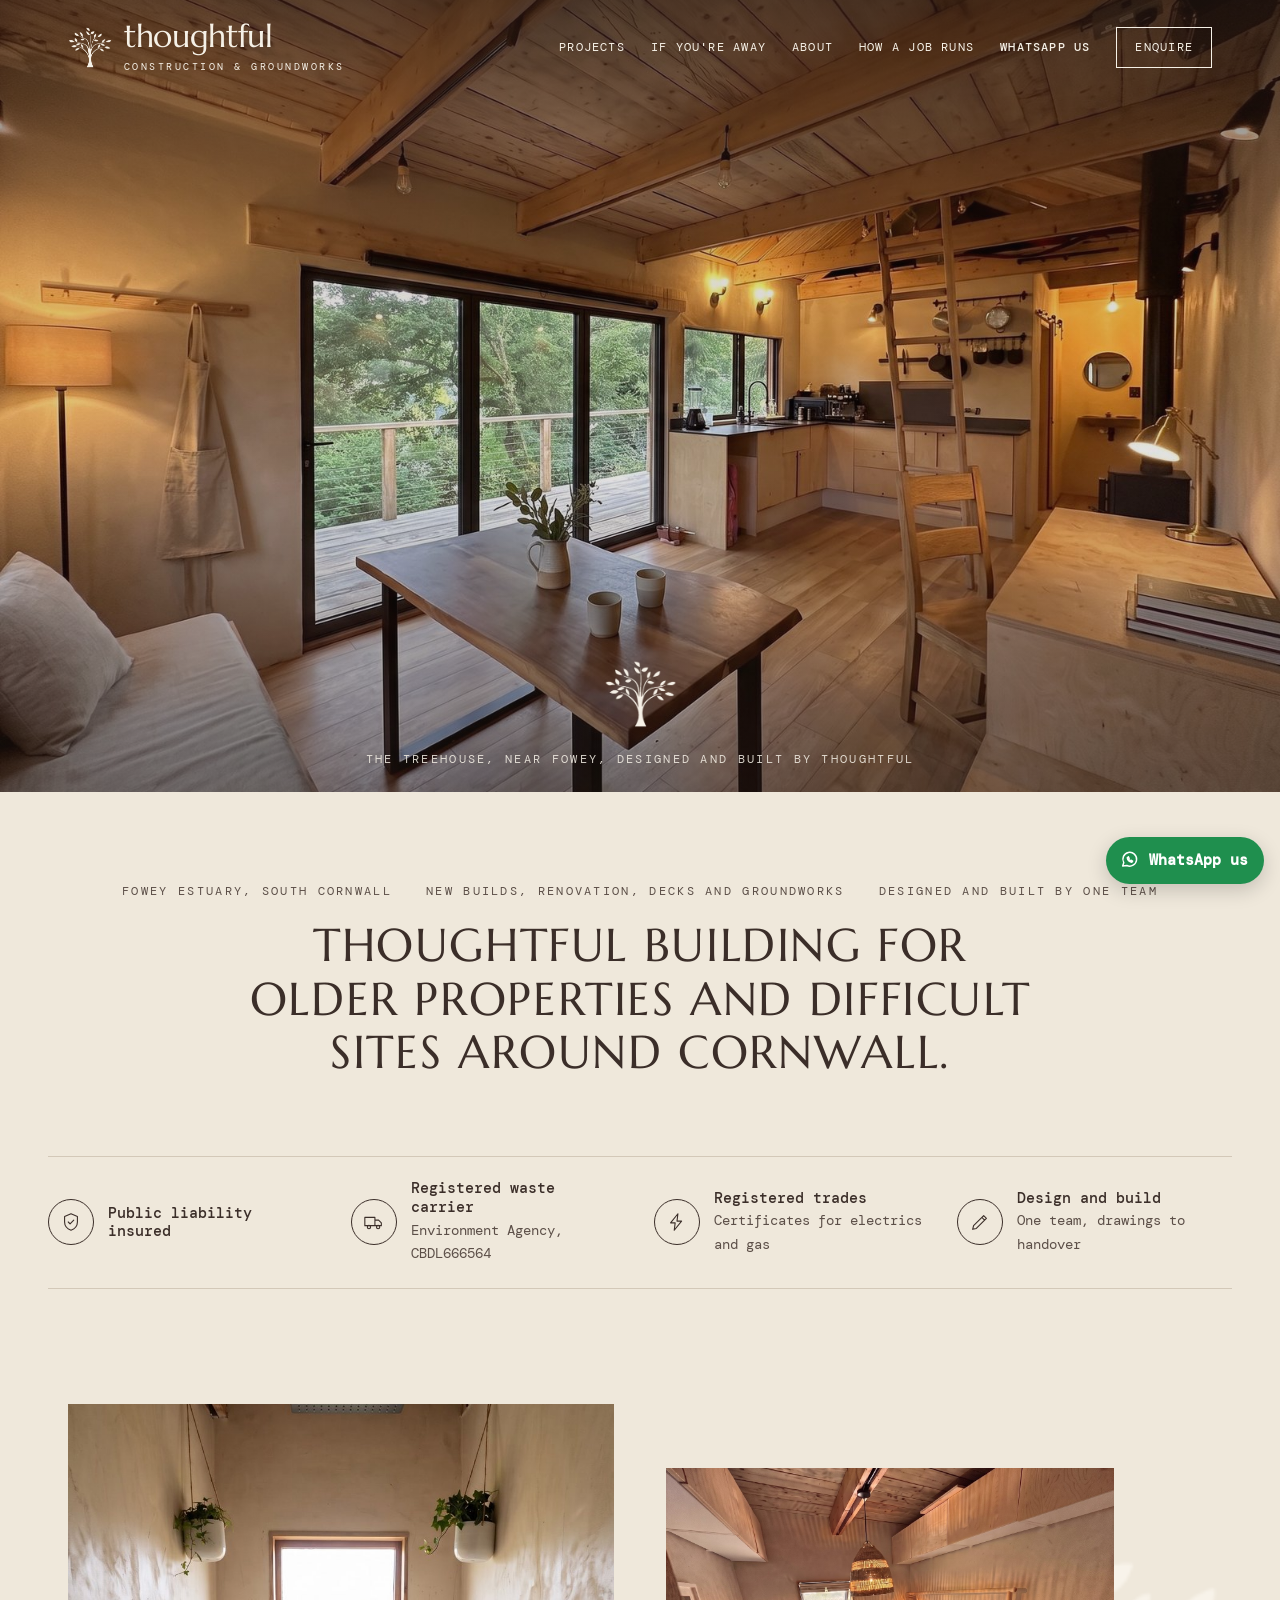
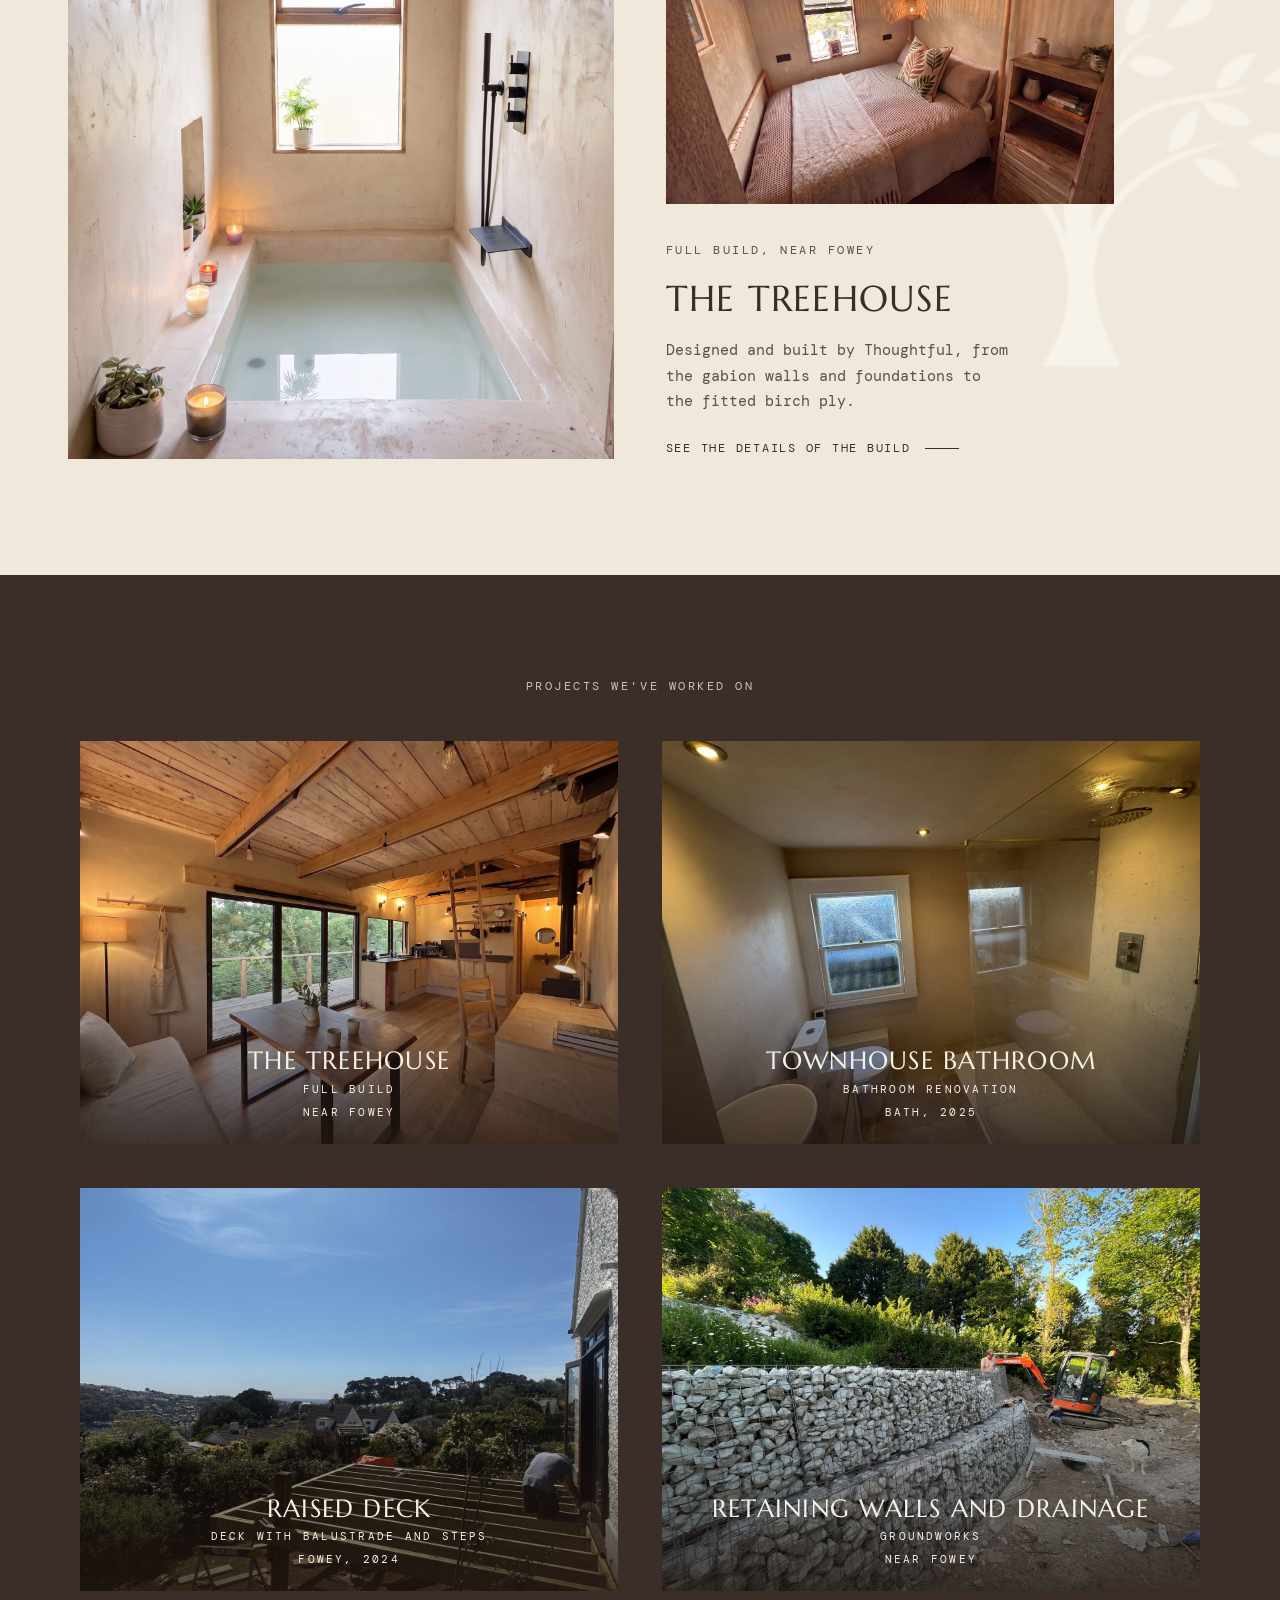
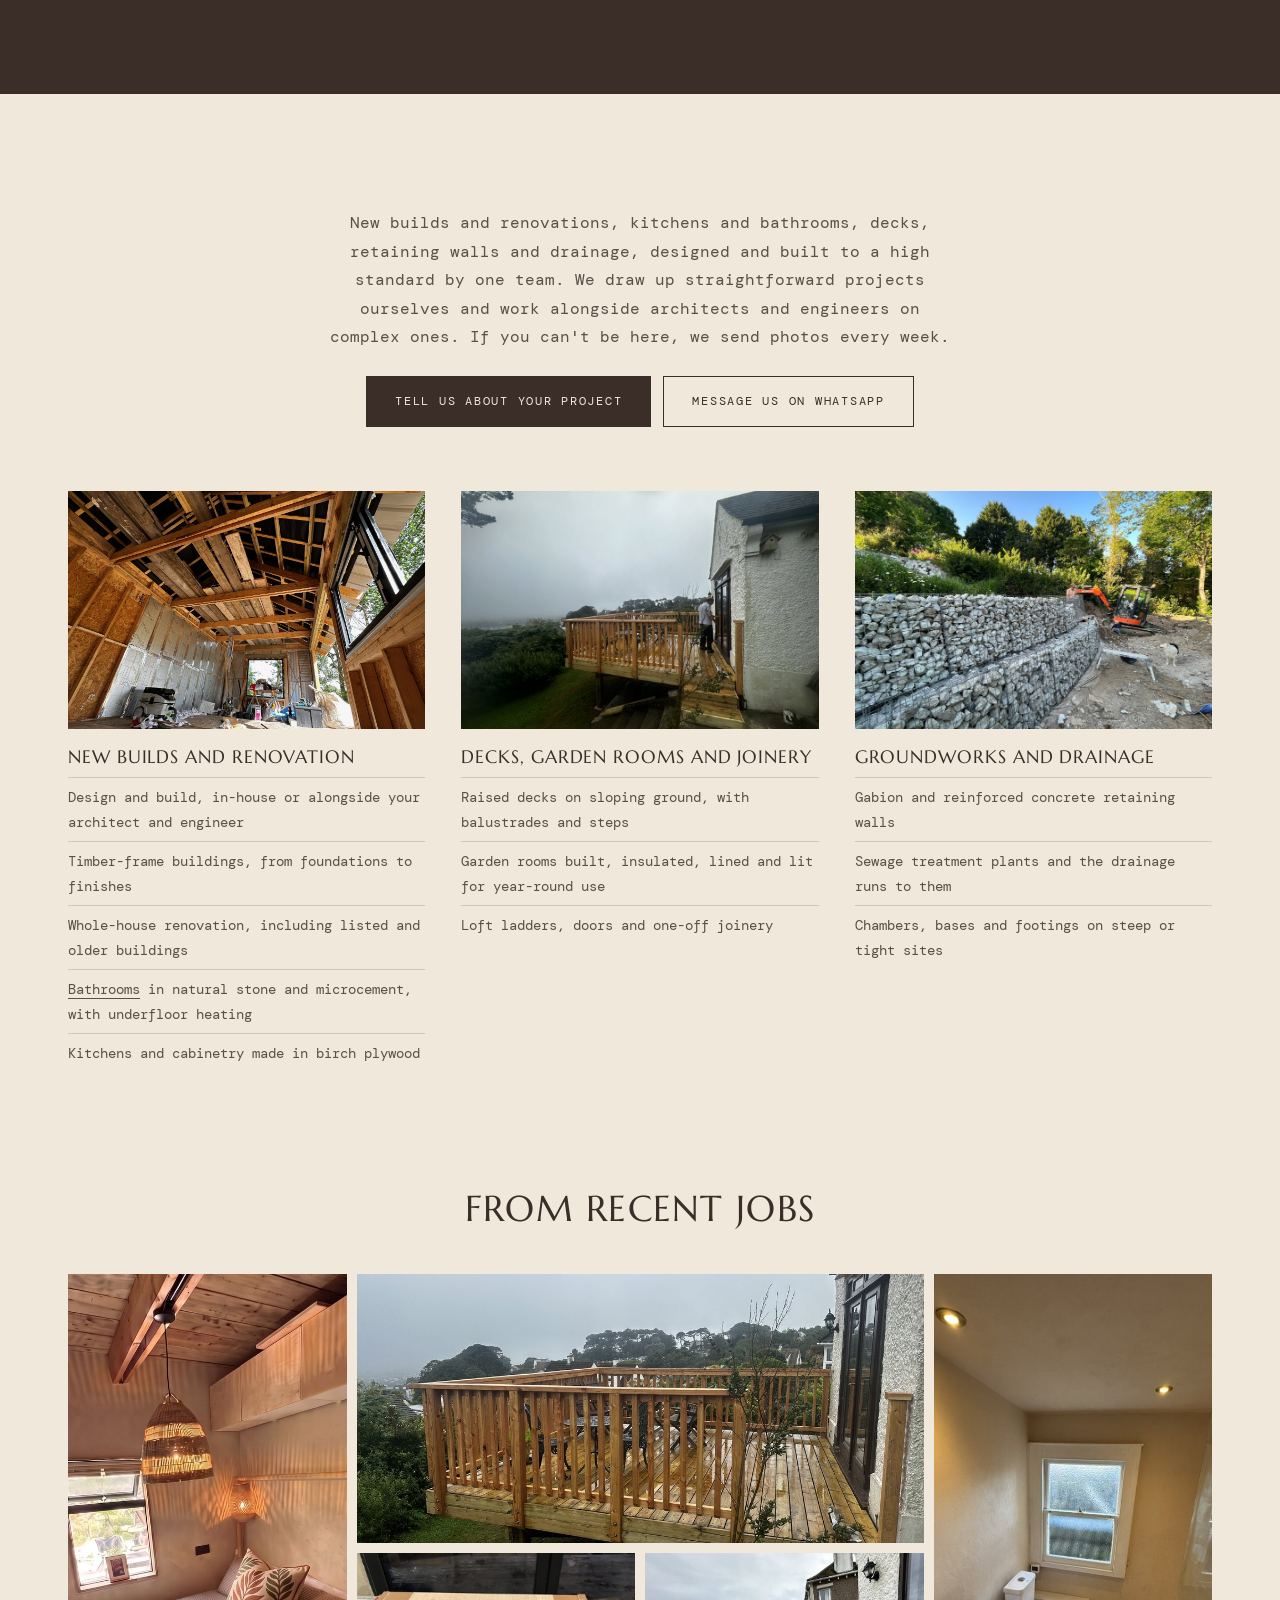
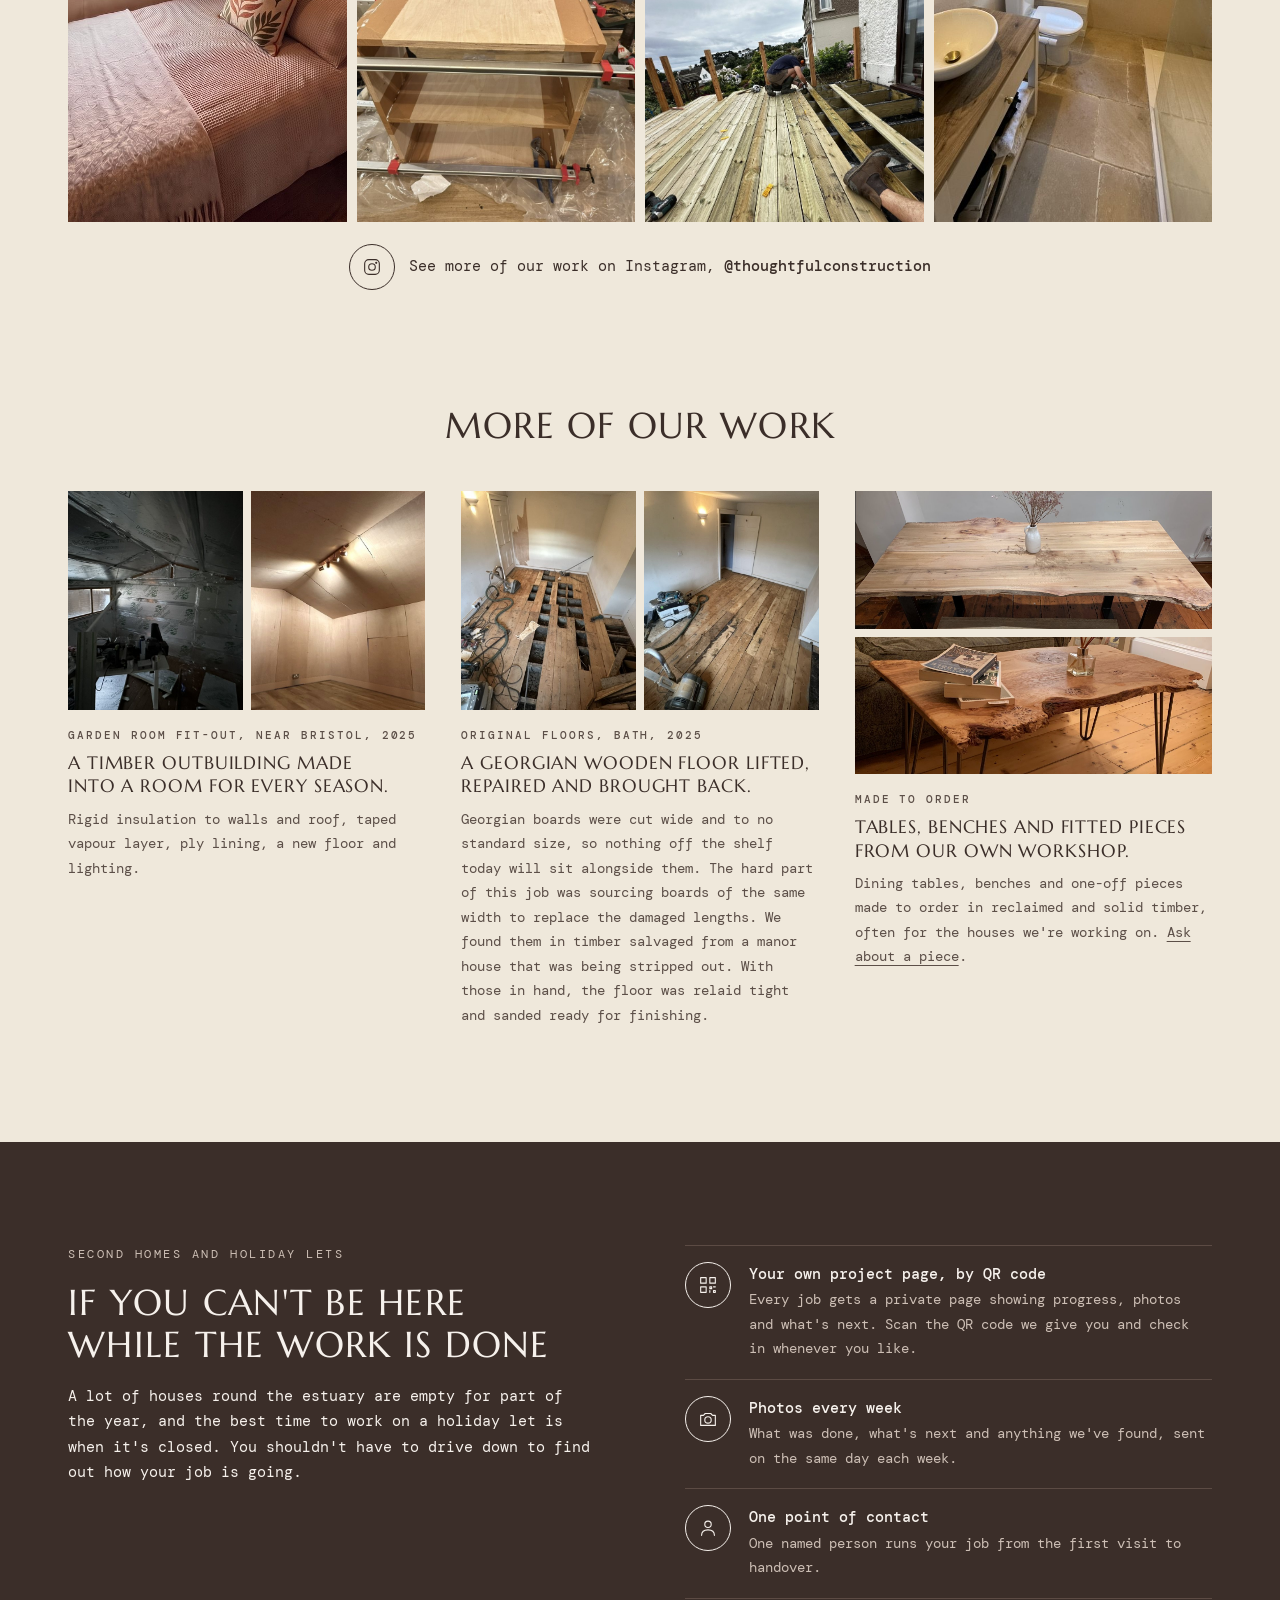
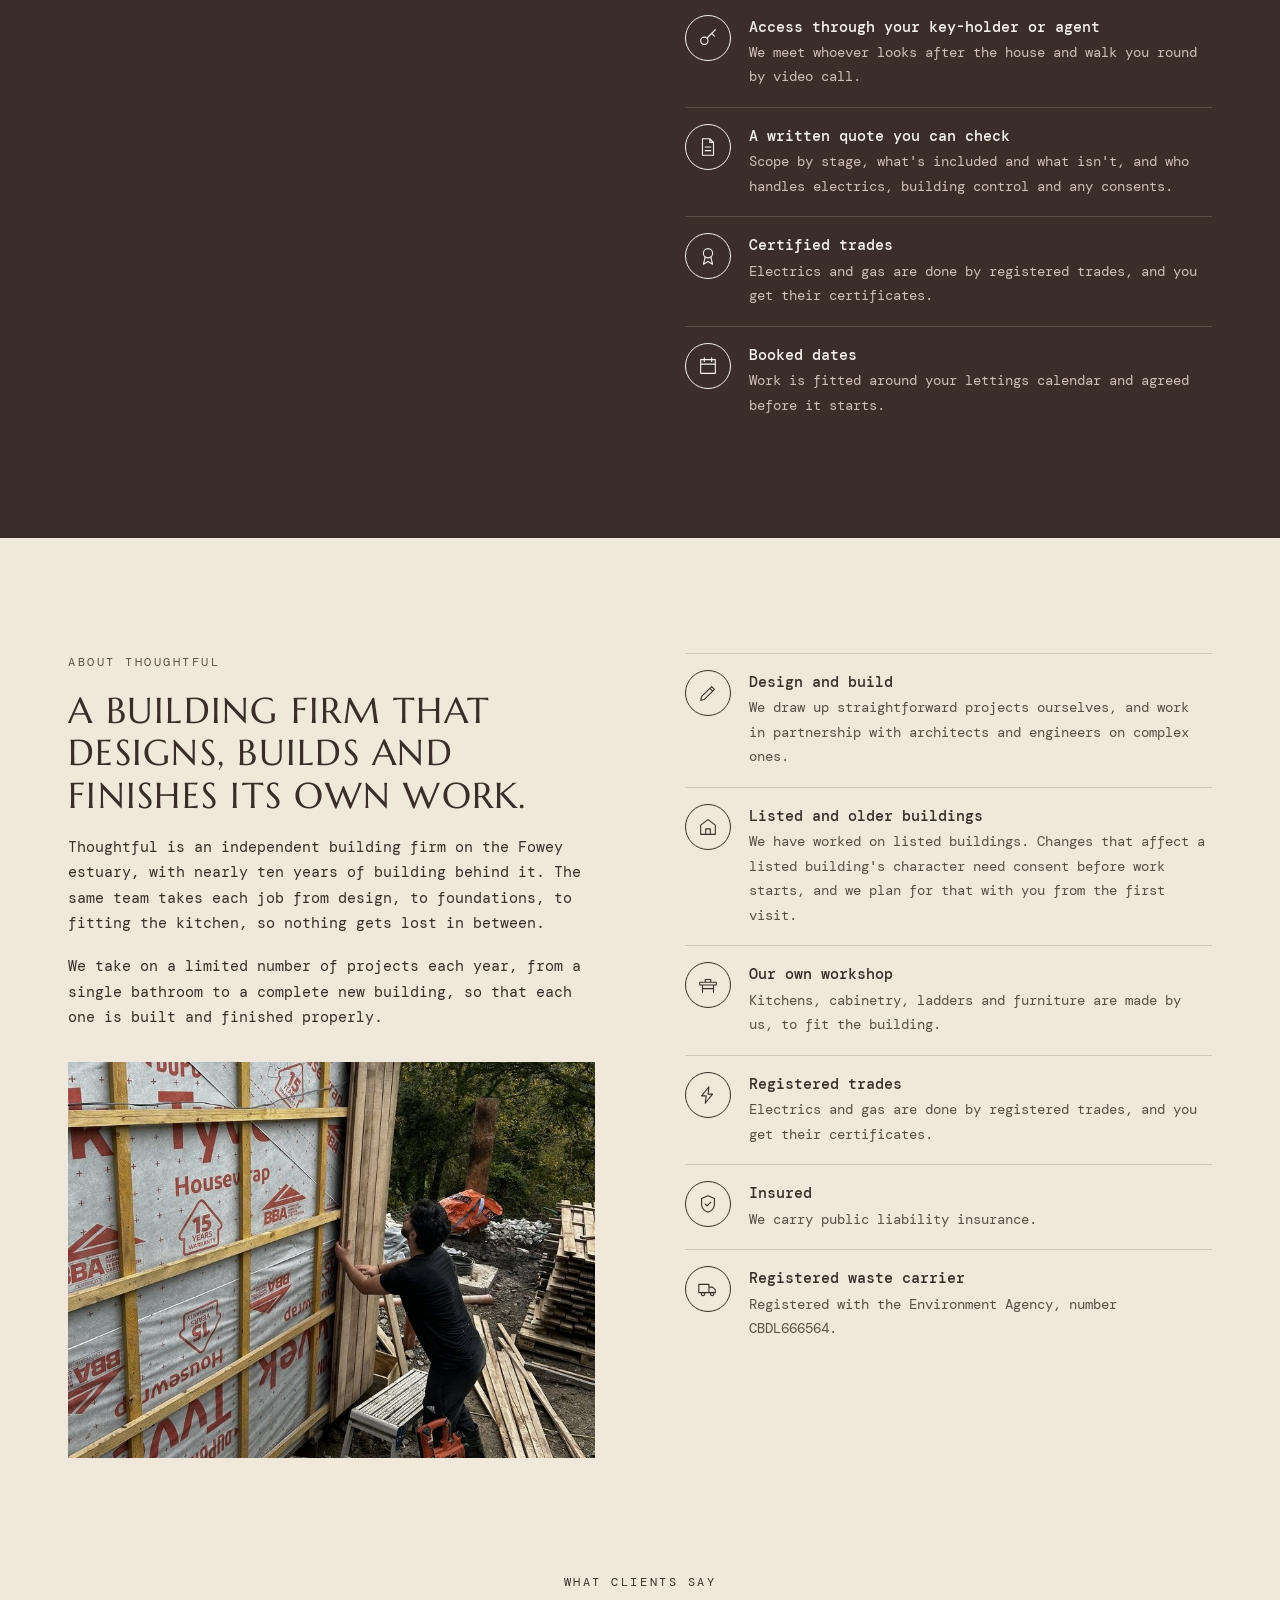
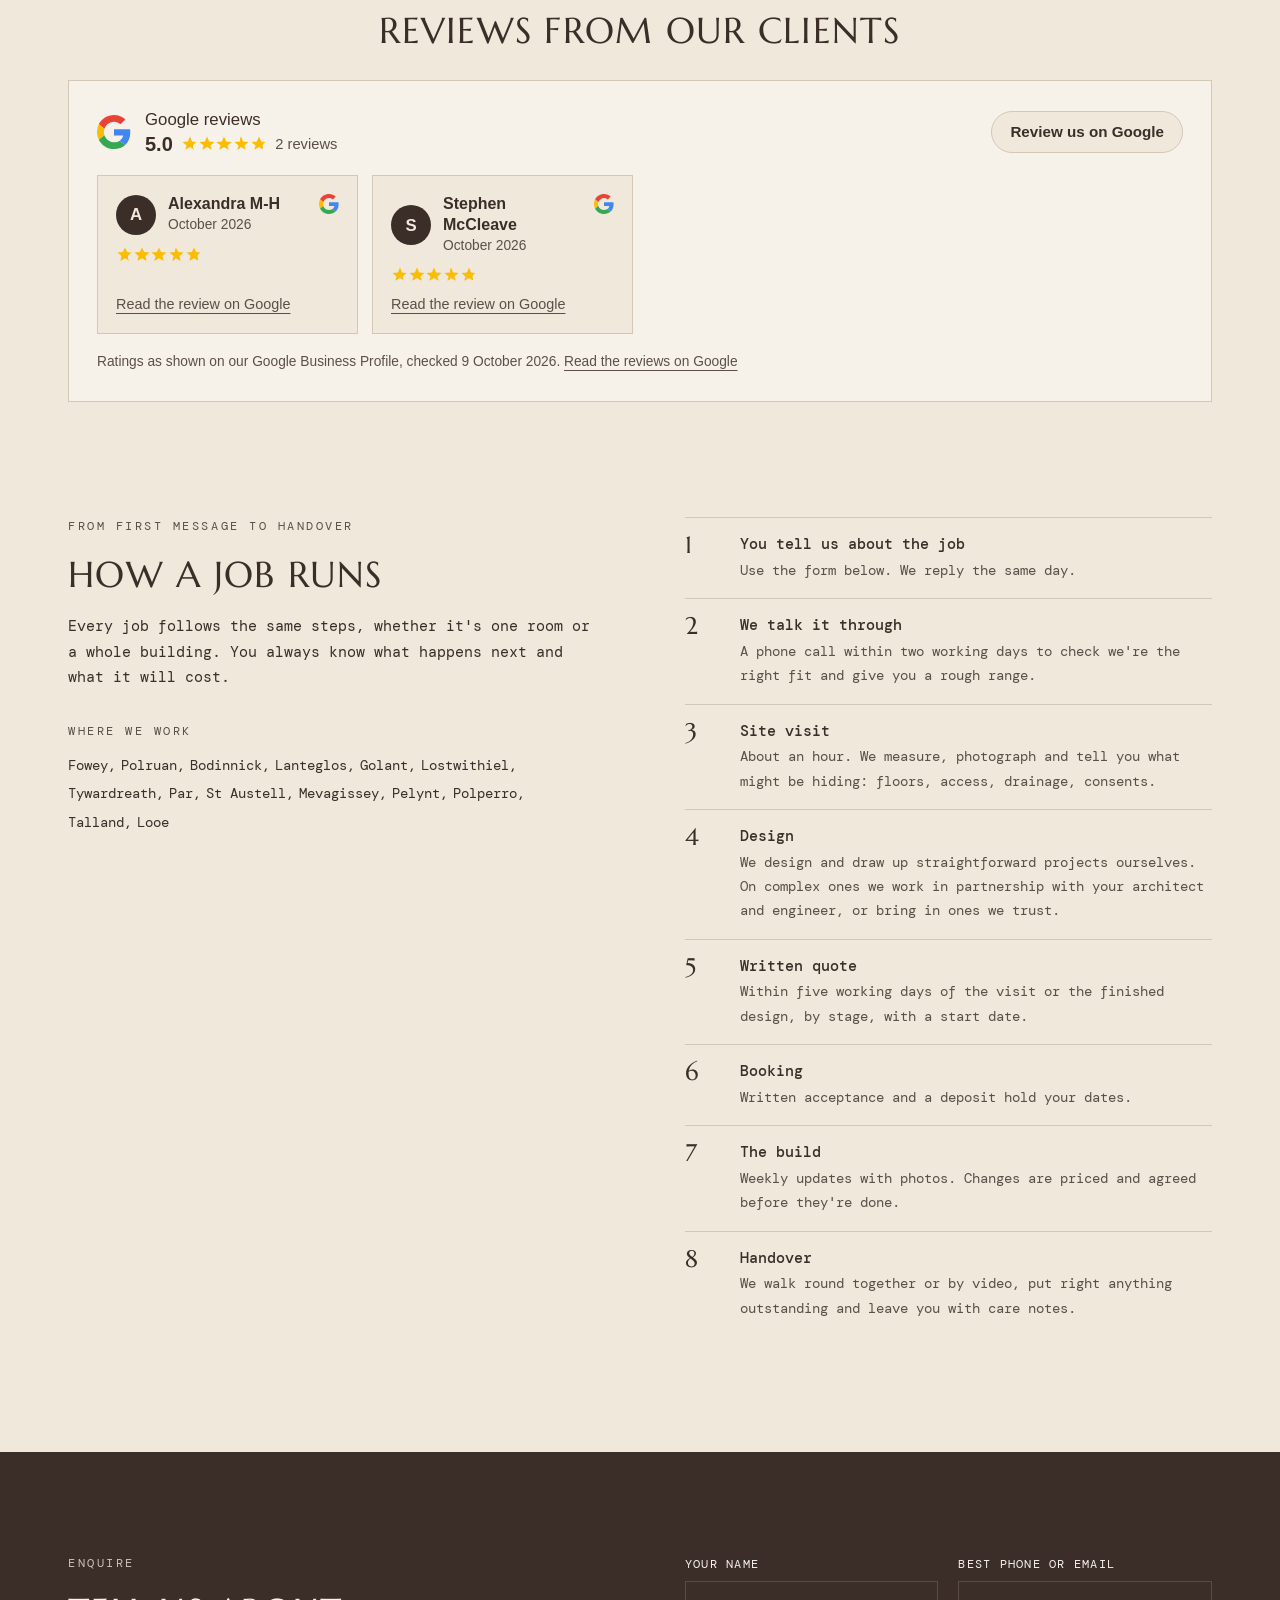
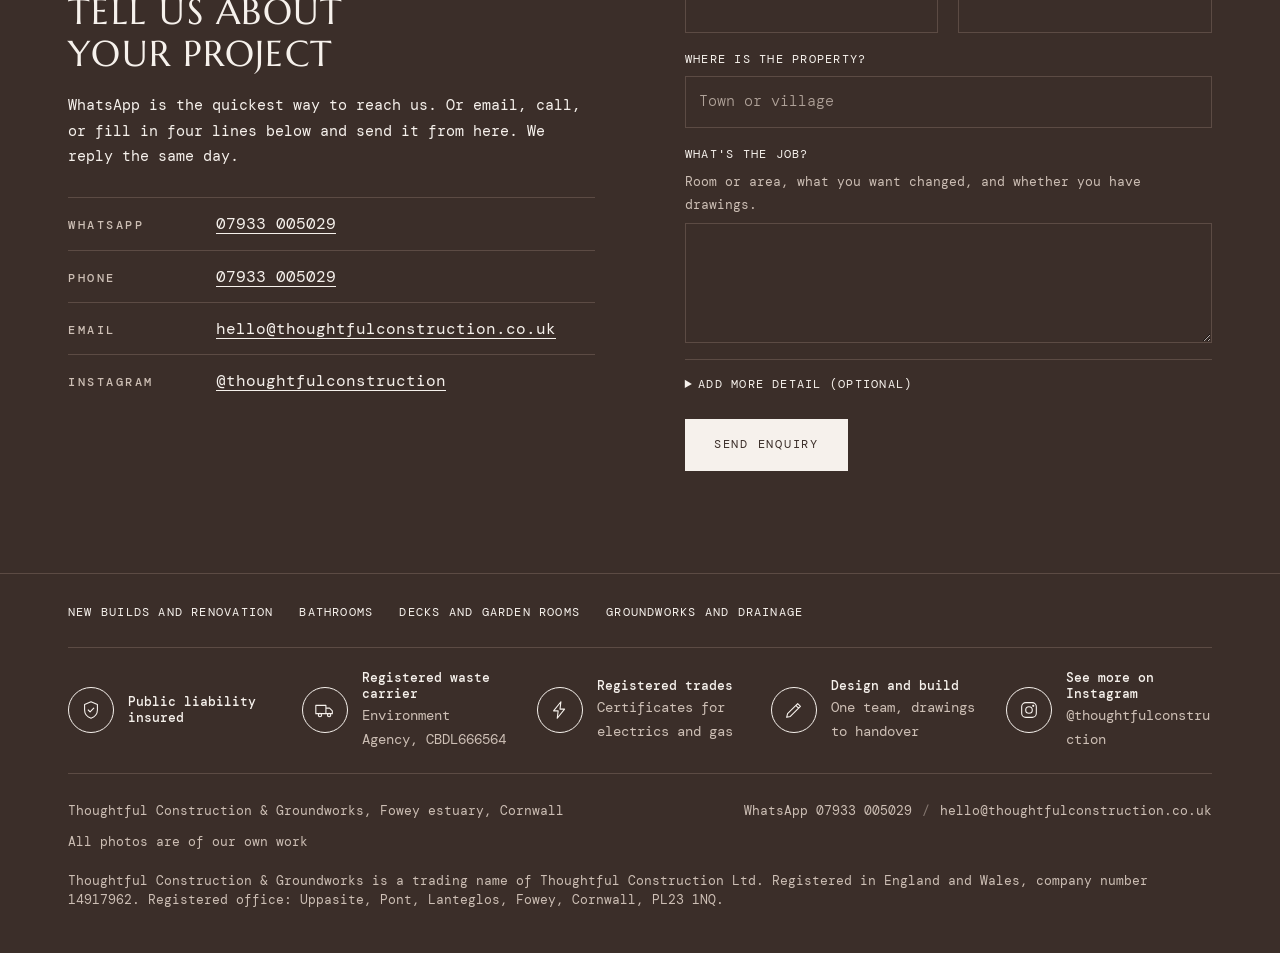
==== commit 9026ade5: "Add Looe, Polperro, Talland and Pelynt to the areas we work in Co-Authored-By: Claude Opus 5.5 <nore" ====
--- a/index.html
+++ b/index.html
@@ -19,7 +19,7 @@
 <link rel="stylesheet" href="https://fonts.googleapis.com/css2?family=DM+Mono:wght@300;400;500&family=Marcellus&display=swap">
 <link rel="stylesheet" href="/style.css">
 <script type="application/ld+json">
-{"@context":"https://schema.org","@type":"GeneralContractor","name":"Thoughtful Construction & Groundworks","legalName":"Thoughtful Construction Ltd","url":"https://thoughtfulconstruction.co.uk/","telephone":"+447933005029","email":"hello@thoughtfulconstruction.co.uk","image":"https://thoughtfulconstruction.co.uk/img/tree-10.jpg","logo":"https://thoughtfulconstruction.co.uk/apple-touch-icon.png","description":"New builds, renovations, kitchens, bathrooms, decks and groundworks for older properties and difficult sites around Fowey, Cornwall.","areaServed":["Fowey","Polruan","Lostwithiel","St Austell","Cornwall"],"sameAs":["https://www.instagram.com/thoughtfulconstruction/"]}
+{"@context":"https://schema.org","@type":"GeneralContractor","name":"Thoughtful Construction & Groundworks","legalName":"Thoughtful Construction Ltd","url":"https://thoughtfulconstruction.co.uk/","telephone":"+447933005029","email":"hello@thoughtfulconstruction.co.uk","image":"https://thoughtfulconstruction.co.uk/img/tree-10.jpg","logo":"https://thoughtfulconstruction.co.uk/apple-touch-icon.png","description":"New builds, renovations, kitchens, bathrooms, decks and groundworks for older properties and difficult sites around Fowey, Cornwall.","areaServed":["Fowey","Polruan","Lostwithiel","St Austell","Polperro","Looe","Cornwall"],"sameAs":["https://www.instagram.com/thoughtfulconstruction/"]}
 </script>
 </head>
 <body class="home">
@@ -243,7 +243,7 @@
       <p>Every job follows the same steps, whether it's one room or a whole building. You always know what happens next and what it will cost.</p>
       <div class="stack" style="margin-top:14px;gap:.7rem">
         <span class="label">Where we work</span>
-        <ul class="places"><li>Fowey</li><li>Polruan</li><li>Bodinnick</li><li>Lanteglos</li><li>Golant</li><li>Lostwithiel</li><li>Tywardreath</li><li>Par</li><li>St Austell</li><li>Mevagissey</li></ul>
+        <ul class="places"><li>Fowey</li><li>Polruan</li><li>Bodinnick</li><li>Lanteglos</li><li>Golant</li><li>Lostwithiel</li><li>Tywardreath</li><li>Par</li><li>St Austell</li><li>Mevagissey</li><li>Pelynt</li><li>Polperro</li><li>Talland</li><li>Looe</li></ul>
       </div>
     </div>
     <ol class="steps">
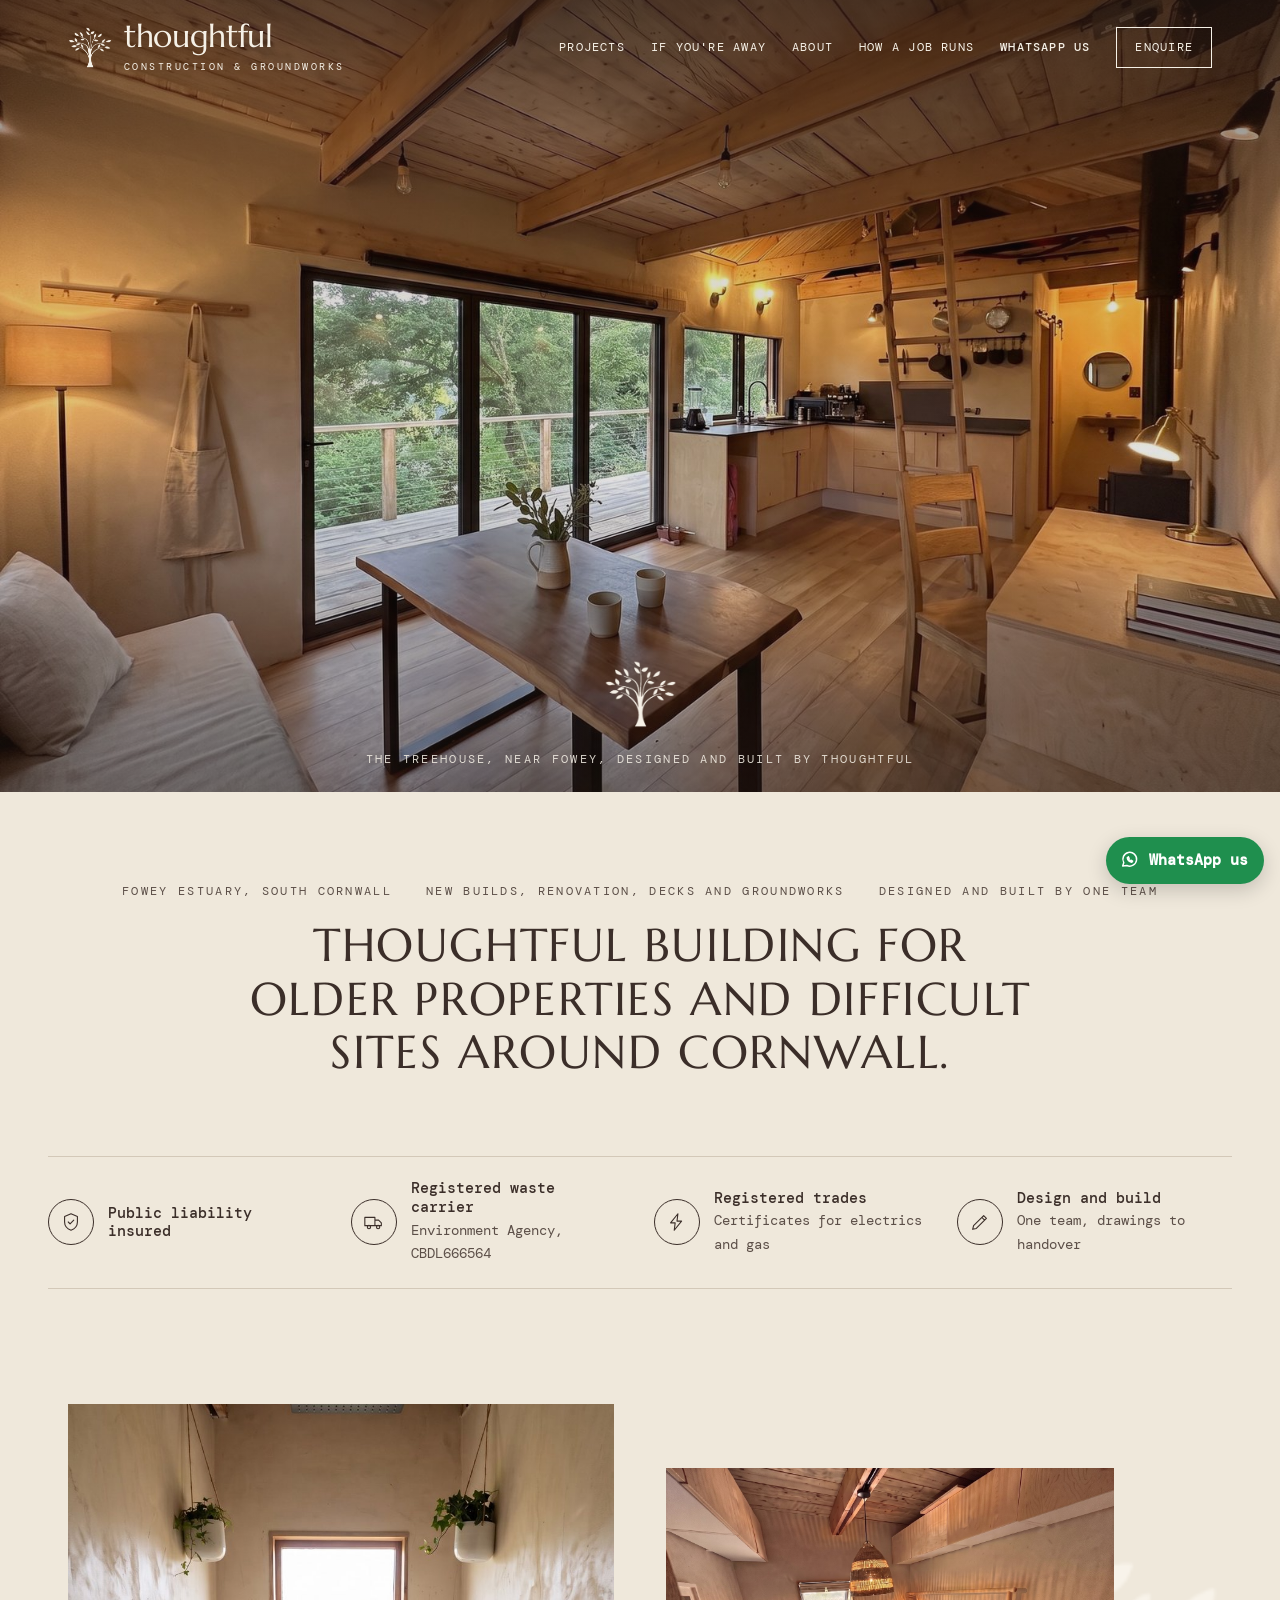
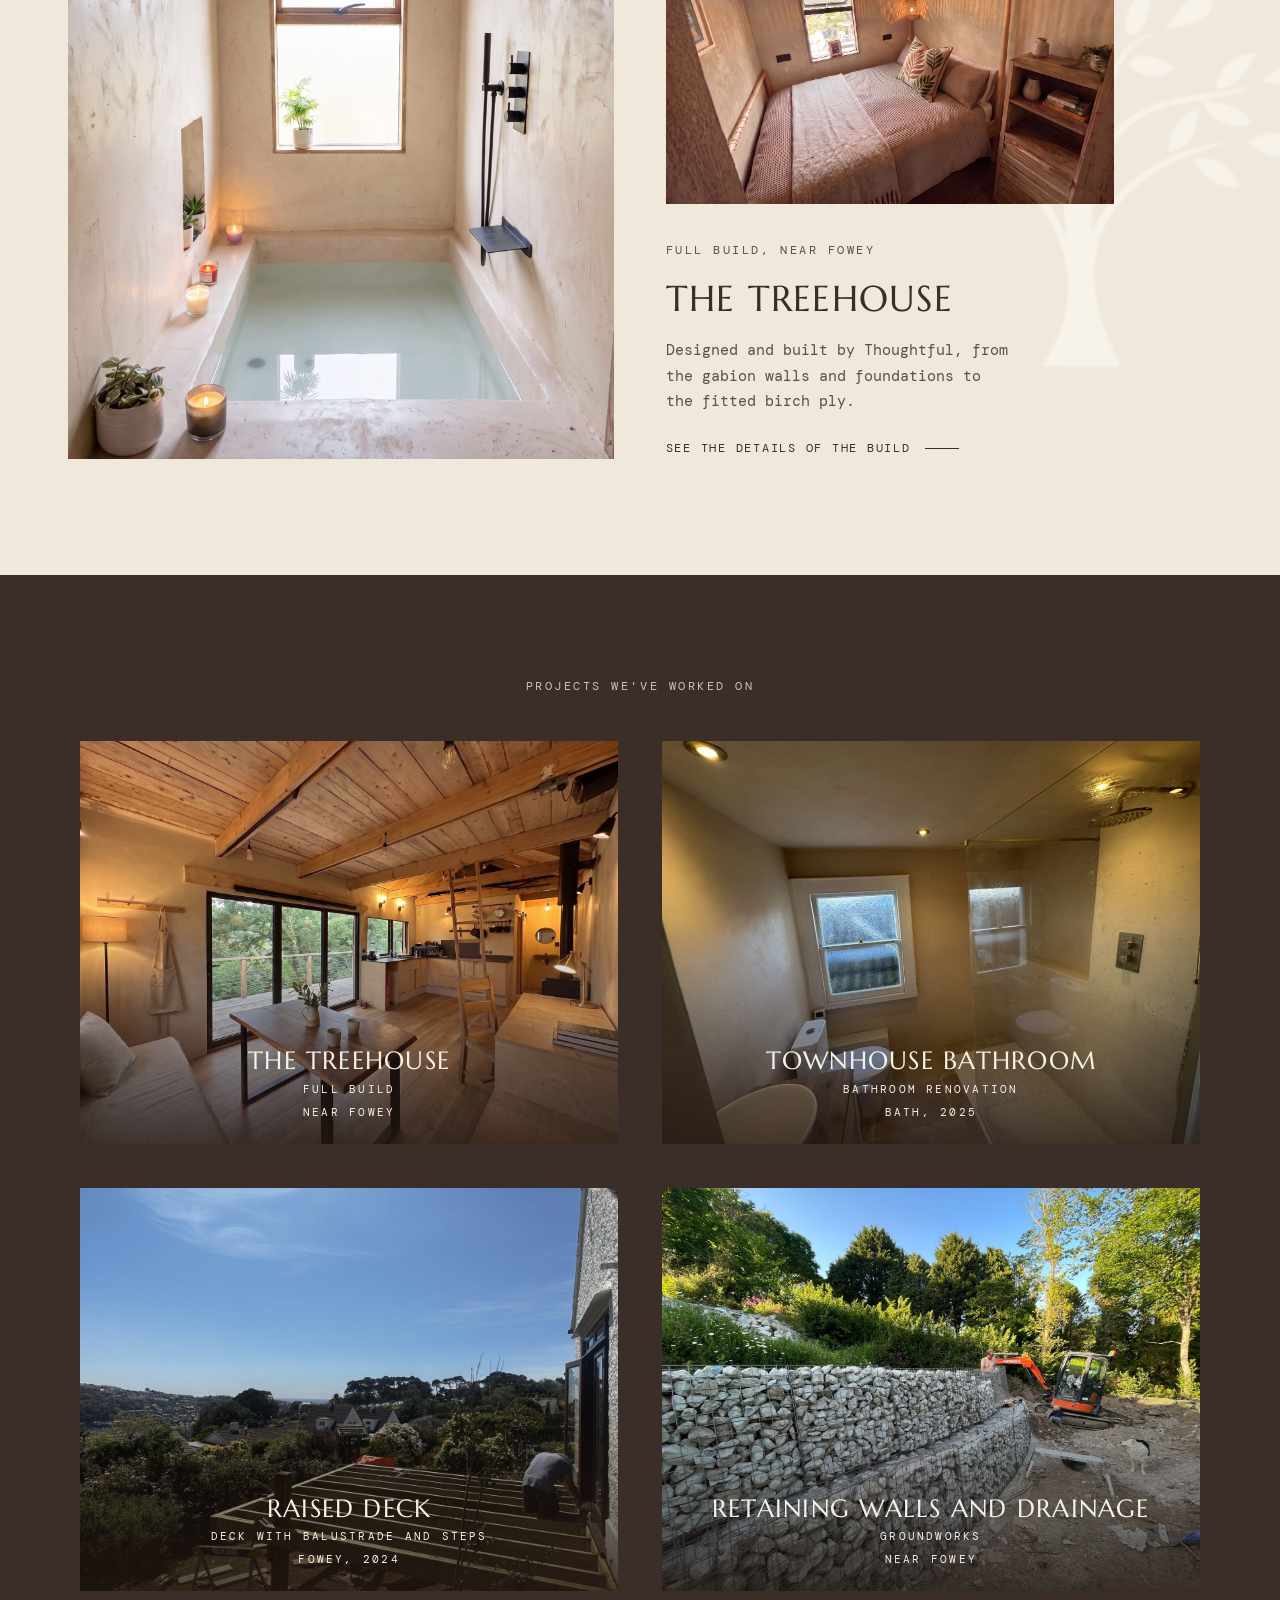
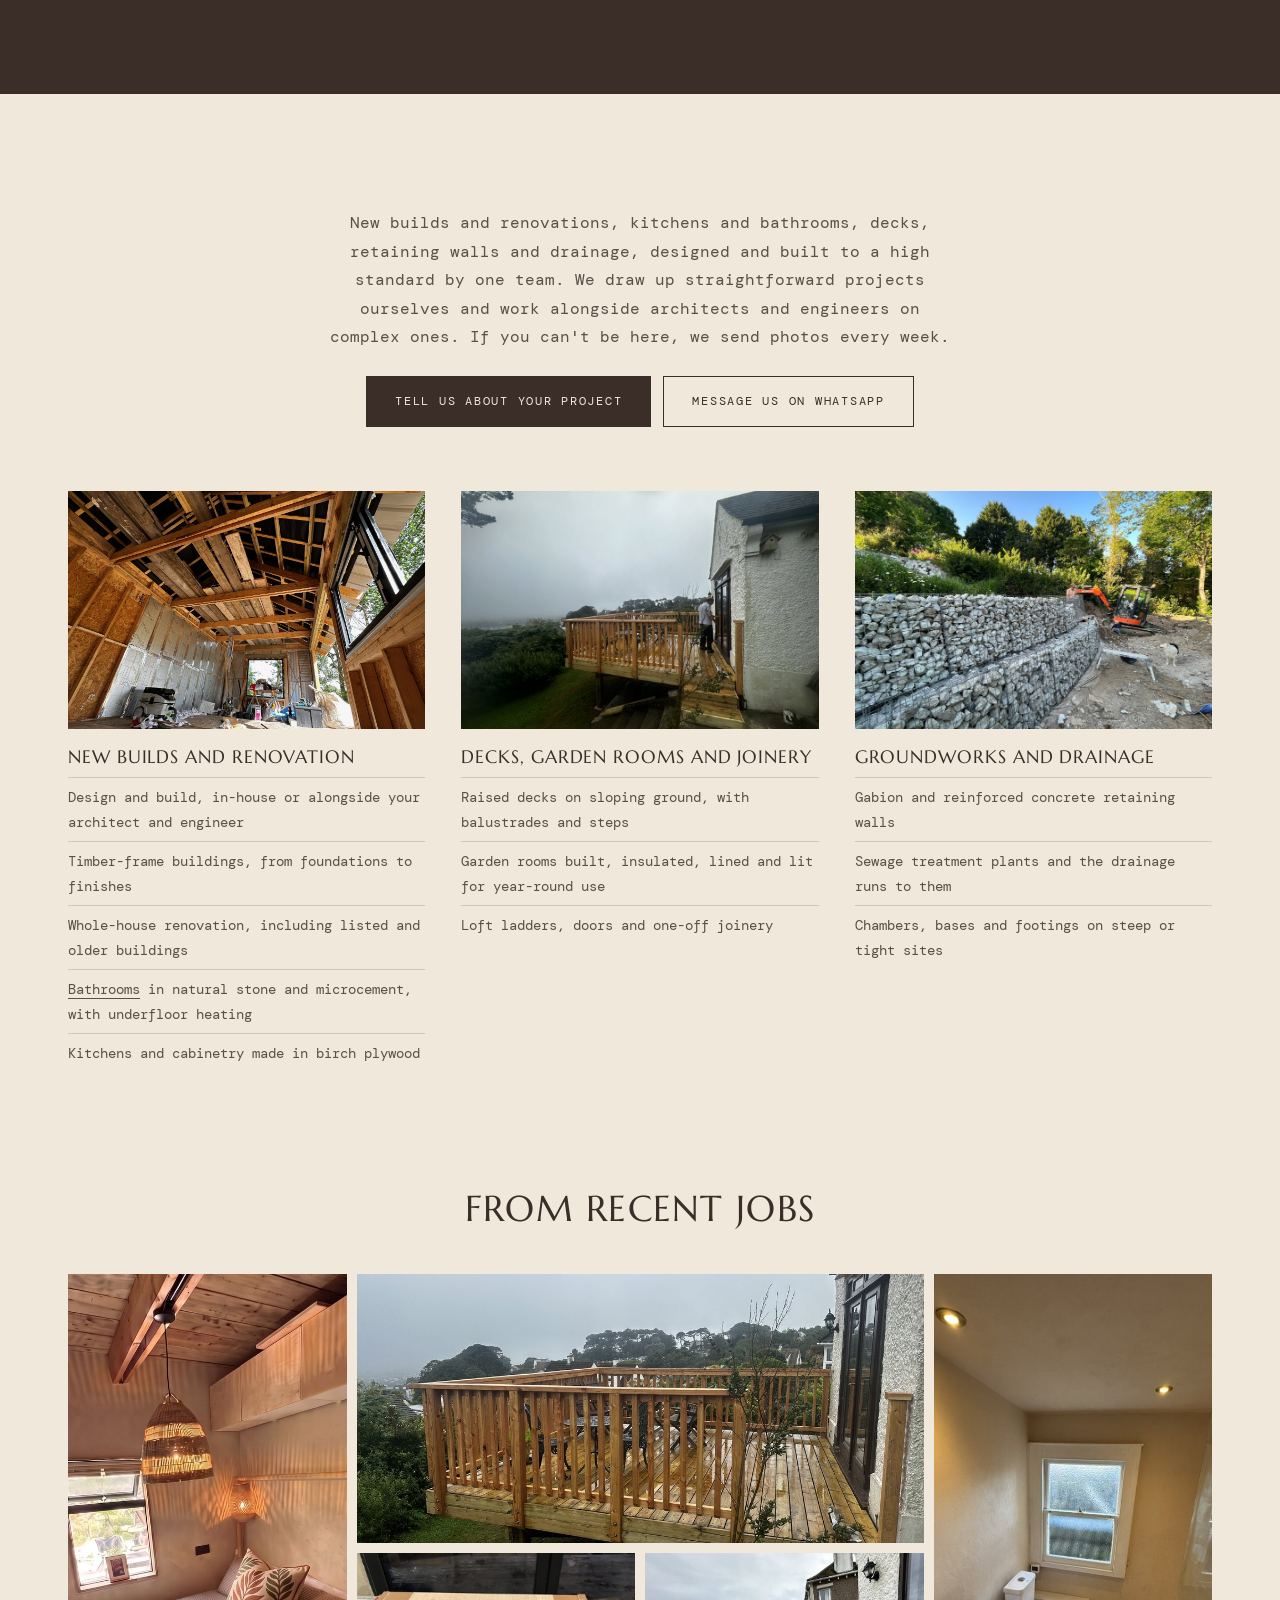
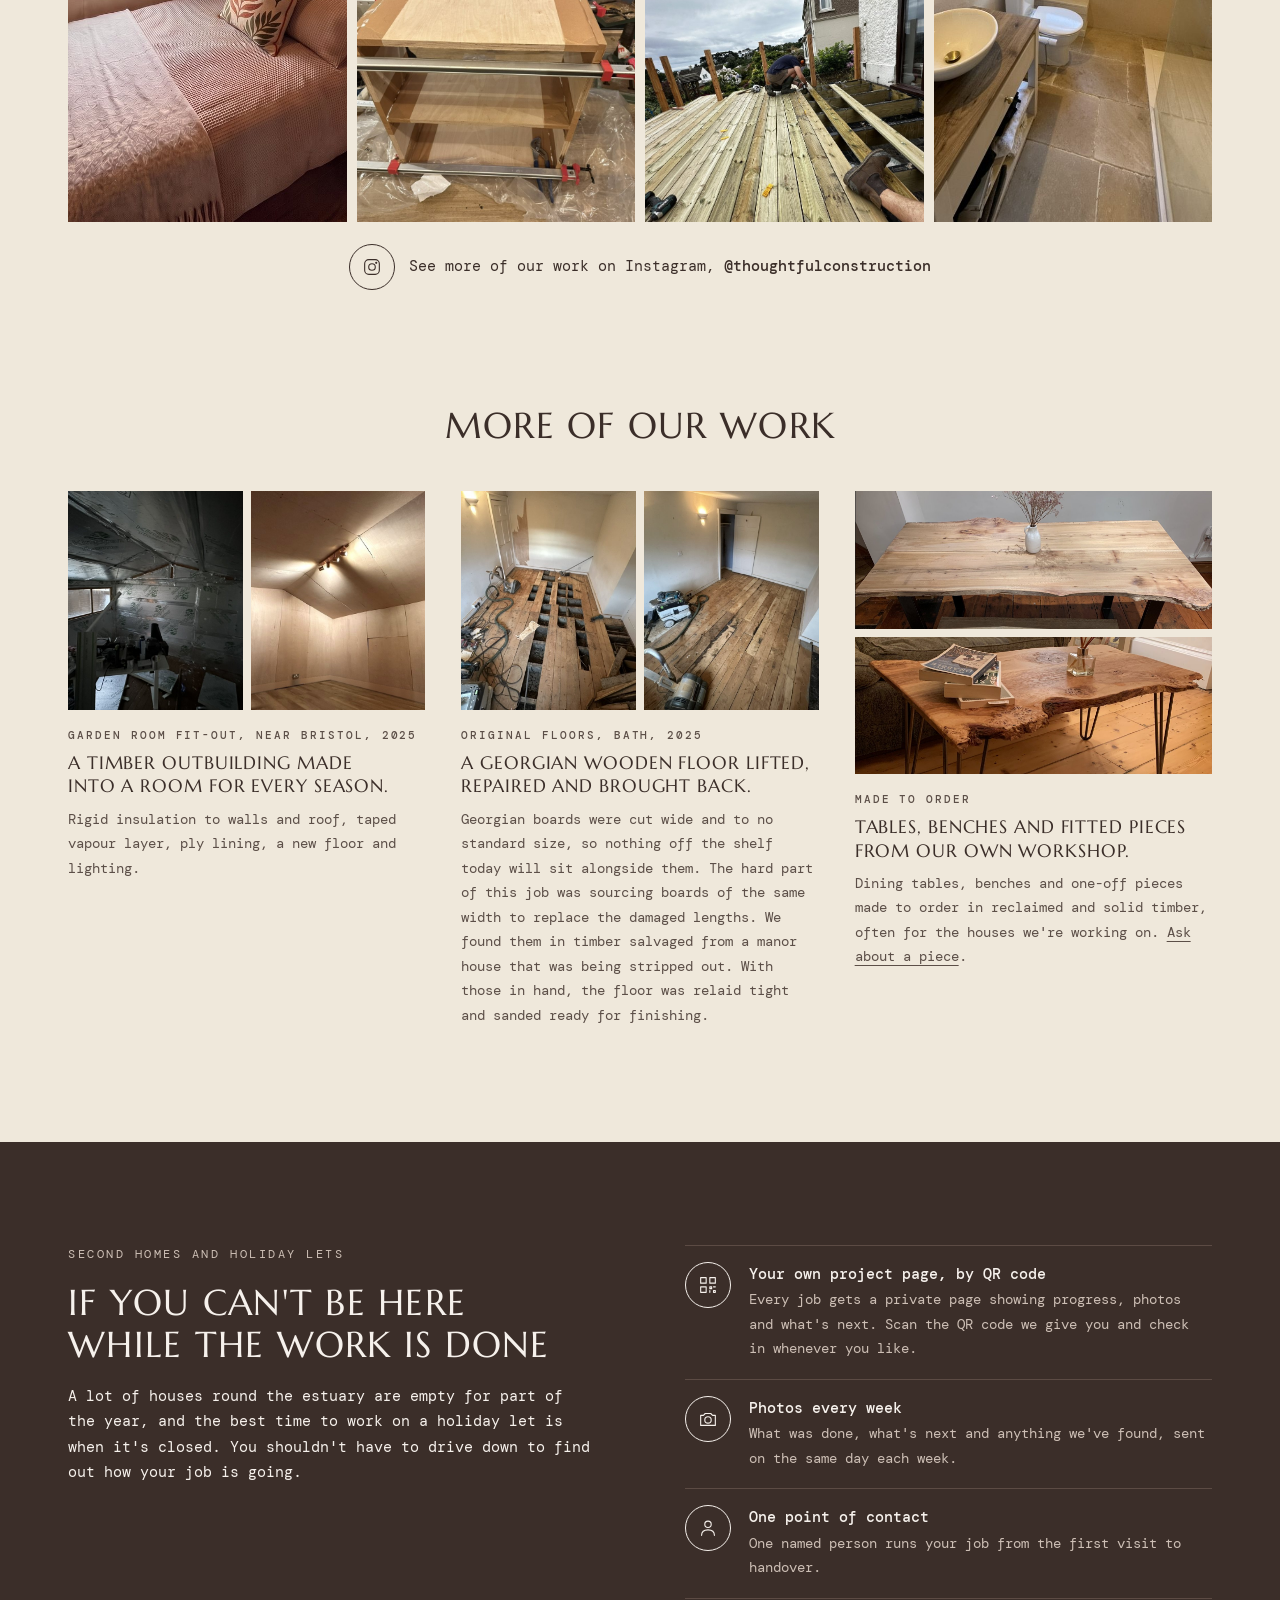
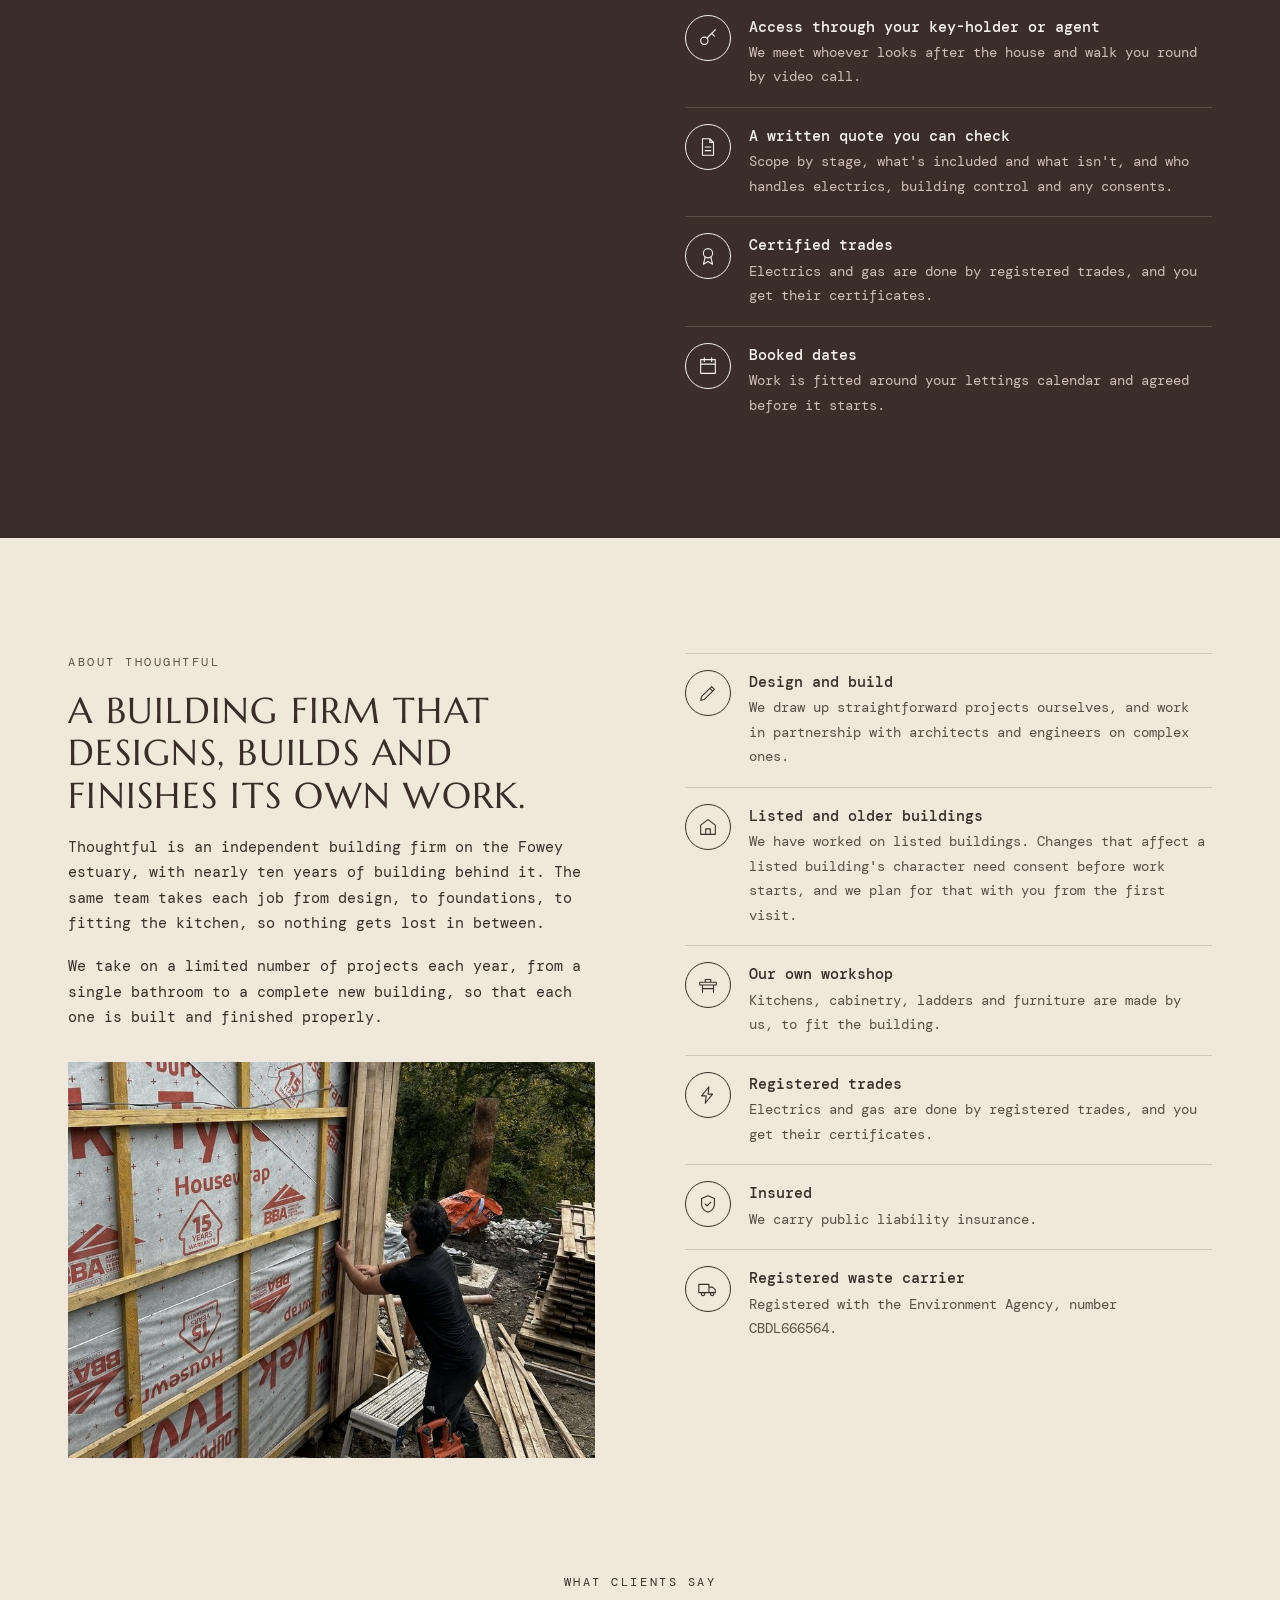
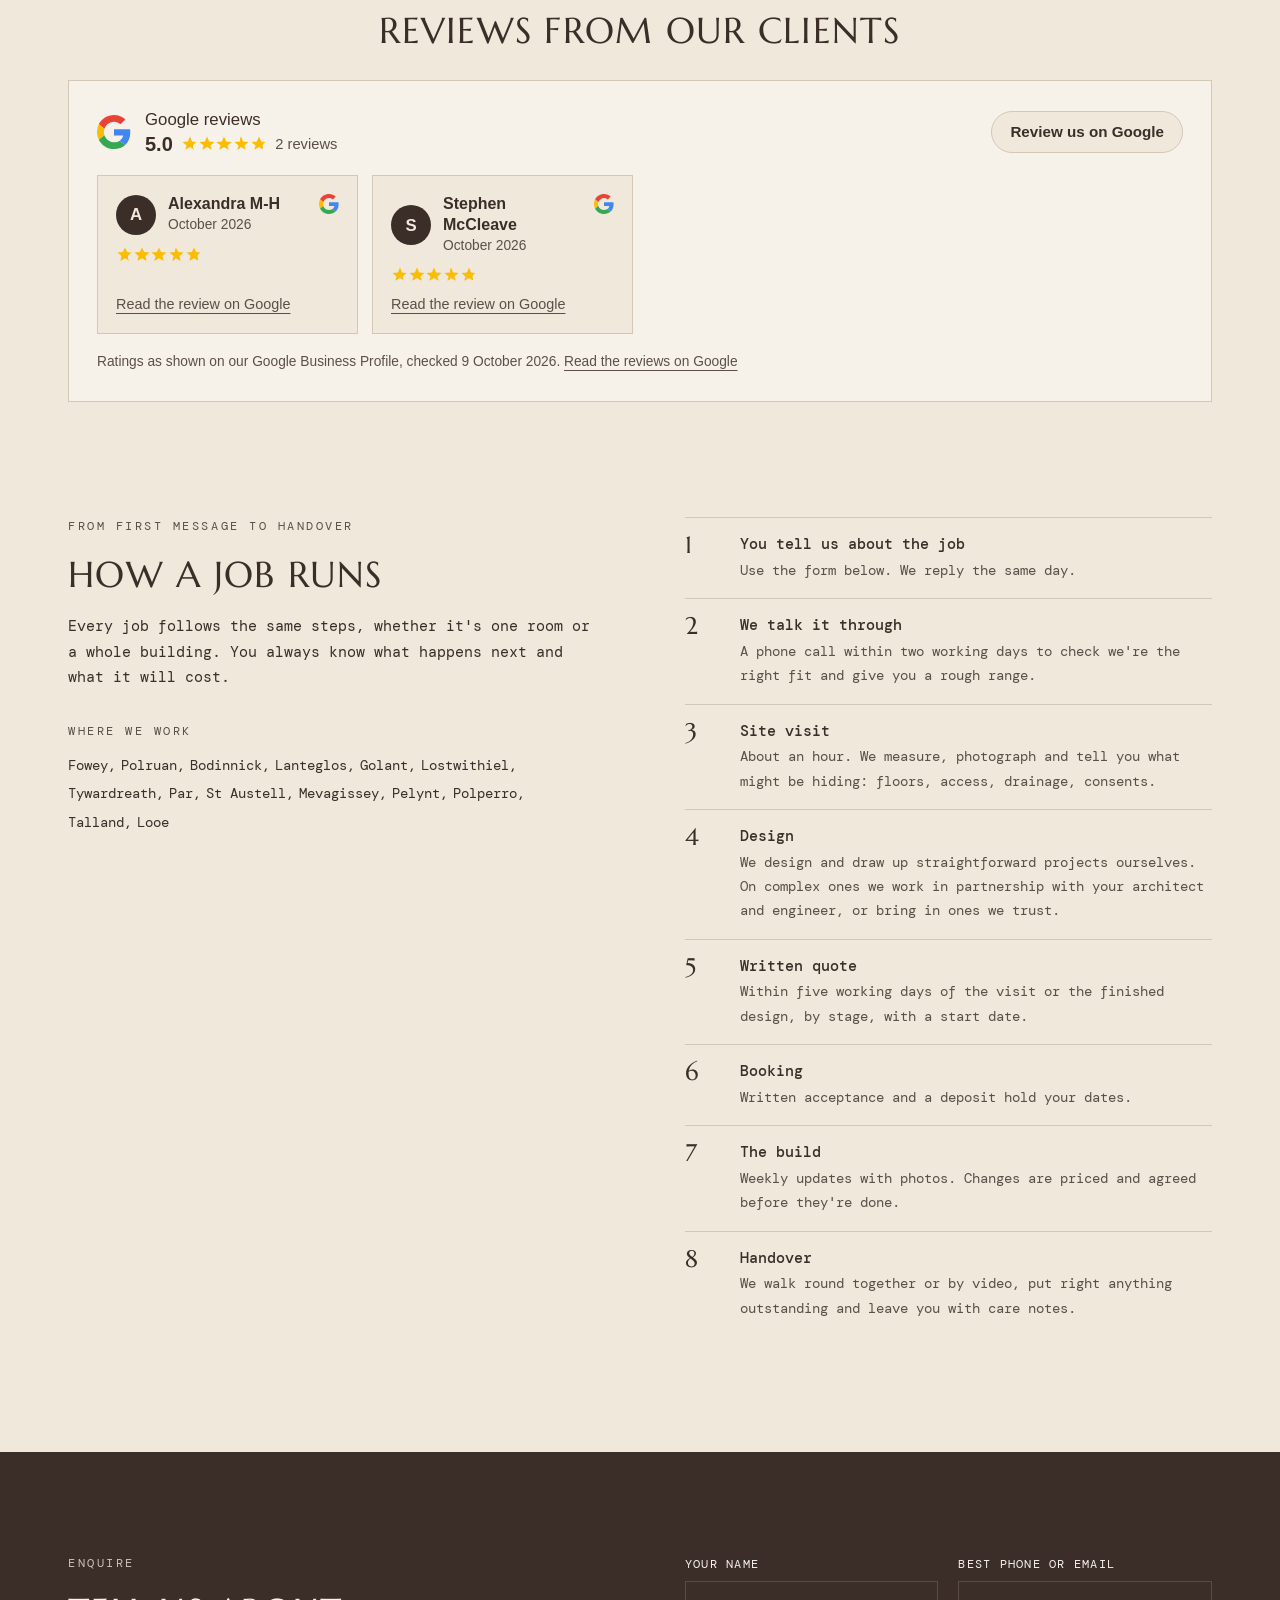
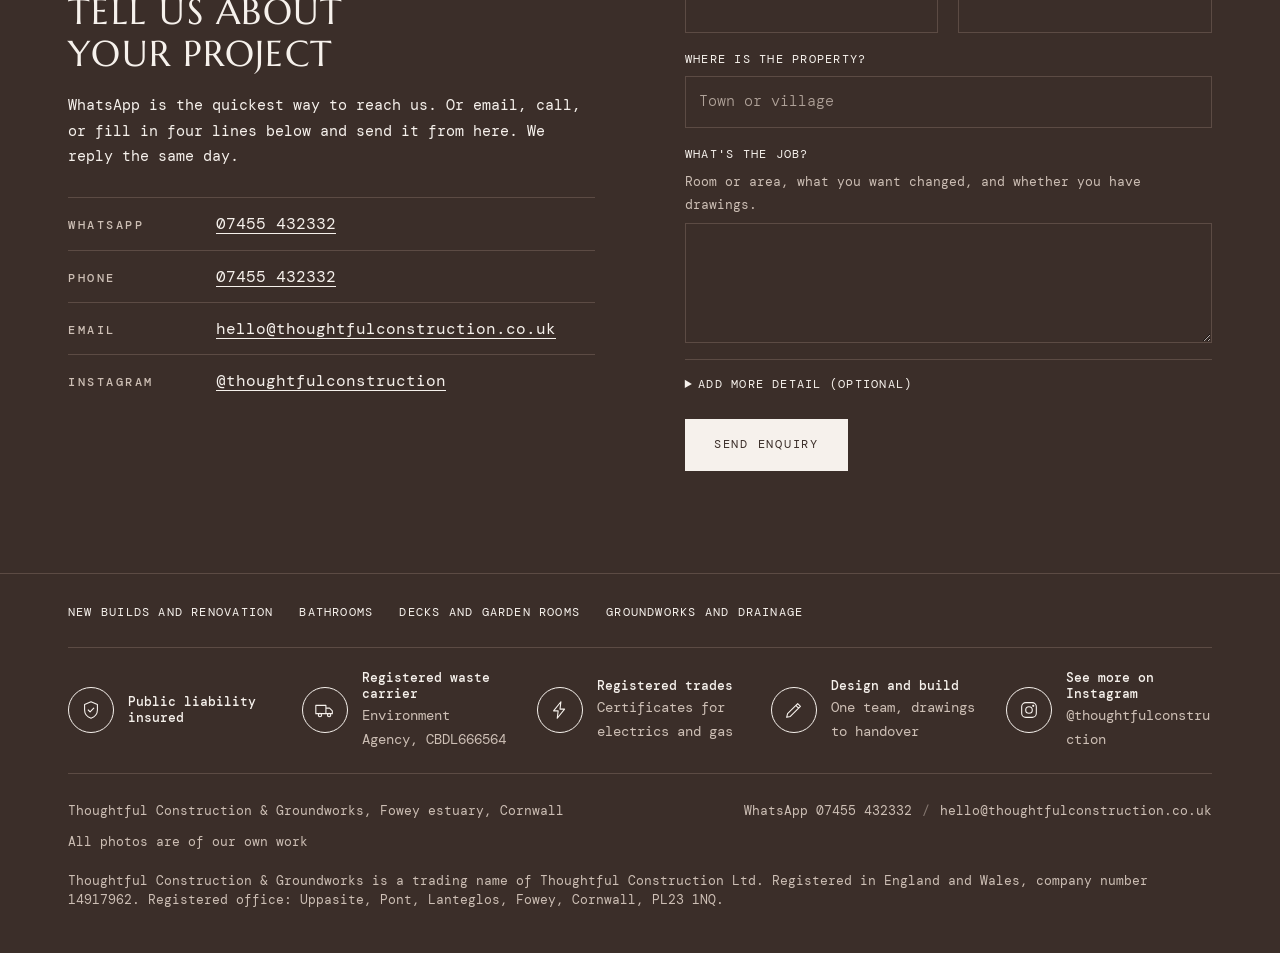
==== commit 6a0fdb07: "Update phone and WhatsApp number to 07455 432332 Co-Authored-By: Claude <noreply@anthropic.com>" ====
--- a/index.html
+++ b/index.html
@@ -19,7 +19,7 @@
 <link rel="stylesheet" href="https://fonts.googleapis.com/css2?family=DM+Mono:wght@300;400;500&family=Marcellus&display=swap">
 <link rel="stylesheet" href="/style.css">
 <script type="application/ld+json">
-{"@context":"https://schema.org","@type":"GeneralContractor","name":"Thoughtful Construction & Groundworks","legalName":"Thoughtful Construction Ltd","url":"https://thoughtfulconstruction.co.uk/","telephone":"+447933005029","email":"hello@thoughtfulconstruction.co.uk","image":"https://thoughtfulconstruction.co.uk/img/tree-10.jpg","logo":"https://thoughtfulconstruction.co.uk/apple-touch-icon.png","description":"New builds, renovations, kitchens, bathrooms, decks and groundworks for older properties and difficult sites around Fowey, Cornwall.","areaServed":["Fowey","Polruan","Lostwithiel","St Austell","Polperro","Looe","Cornwall"],"sameAs":["https://www.instagram.com/thoughtfulconstruction/"]}
+{"@context":"https://schema.org","@type":"GeneralContractor","name":"Thoughtful Construction & Groundworks","legalName":"Thoughtful Construction Ltd","url":"https://thoughtfulconstruction.co.uk/","telephone":"+447455432332","email":"hello@thoughtfulconstruction.co.uk","image":"https://thoughtfulconstruction.co.uk/img/tree-10.jpg","logo":"https://thoughtfulconstruction.co.uk/apple-touch-icon.png","description":"New builds, renovations, kitchens, bathrooms, decks and groundworks for older properties and difficult sites around Fowey, Cornwall.","areaServed":["Fowey","Polruan","Lostwithiel","St Austell","Polperro","Looe","Cornwall"],"sameAs":["https://www.instagram.com/thoughtfulconstruction/"]}
 </script>
 </head>
 <body class="home">
@@ -31,7 +31,7 @@
       <span><b>Thoughtful</b><small>Construction &amp; Groundworks</small></span>
     </a>
     <nav aria-label="Sections">
-      <a href="#work">Projects</a><a href="#away">If you're away</a><a href="#about">About</a><a href="#process">How a job runs</a><a class="tel" href="https://wa.me/447933005029?text=Hello%2C%20I%27d%20like%20to%20talk%20about%20some%20work." rel="noopener">WhatsApp us</a><a class="go" href="#enquire">Enquire</a>
+      <a href="#work">Projects</a><a href="#away">If you're away</a><a href="#about">About</a><a href="#process">How a job runs</a><a class="tel" href="https://wa.me/447455432332?text=Hello%2C%20I%27d%20like%20to%20talk%20about%20some%20work." rel="noopener">WhatsApp us</a><a class="go" href="#enquire">Enquire</a>
     </nav>
   </div>
 </header>
@@ -87,7 +87,7 @@
   <div class="wrap">
     <div class="intro">
       <p class="big">New builds and renovations, kitchens and bathrooms, decks, retaining walls and drainage, designed and built to a high standard by one team. We draw up straightforward projects ourselves and work alongside architects and engineers on complex ones. If you can't be here, we send photos every week.</p>
-      <div class="actions"><a class="btn" href="#enquire">Tell us about your project</a><a class="btn ghost" href="https://wa.me/447933005029?text=Hello%2C%20I%27d%20like%20to%20talk%20about%20some%20work." rel="noopener">Message us on WhatsApp</a></div>
+      <div class="actions"><a class="btn" href="#enquire">Tell us about your project</a><a class="btn ghost" href="https://wa.me/447455432332?text=Hello%2C%20I%27d%20like%20to%20talk%20about%20some%20work." rel="noopener">Message us on WhatsApp</a></div>
     </div>
     <div class="svcs">
       <div class="svc">
@@ -266,7 +266,7 @@
         <p class="label">Enquire</p>
         <h2>Tell us about your project</h2>
         <p>WhatsApp is the quickest way to reach us. Or email, call, or fill in four lines below and send it from here. We reply the same day.</p>
-        <div class="contact"><div><div class="label">WhatsApp</div><span><a href="https://wa.me/447933005029?text=Hello%2C%20I%27d%20like%20to%20talk%20about%20some%20work." rel="noopener">07933 005029</a></span></div><div><div class="label">Phone</div><span><a href="tel:+447933005029">07933 005029</a></span></div><div><div class="label">Email</div><span><a href="mailto:hello@thoughtfulconstruction.co.uk">hello@thoughtfulconstruction.co.uk</a></span></div><div><div class="label">Instagram</div><span><a href="https://www.instagram.com/thoughtfulconstruction/" rel="noopener">@thoughtfulconstruction</a></span></div></div>
+        <div class="contact"><div><div class="label">WhatsApp</div><span><a href="https://wa.me/447455432332?text=Hello%2C%20I%27d%20like%20to%20talk%20about%20some%20work." rel="noopener">07455 432332</a></span></div><div><div class="label">Phone</div><span><a href="tel:+447455432332">07455 432332</a></span></div><div><div class="label">Email</div><span><a href="mailto:hello@thoughtfulconstruction.co.uk">hello@thoughtfulconstruction.co.uk</a></span></div><div><div class="label">Instagram</div><span><a href="https://www.instagram.com/thoughtfulconstruction/" rel="noopener">@thoughtfulconstruction</a></span></div></div>
       </div>
       <div>
         <form id="enq" novalidate>
@@ -293,12 +293,12 @@
         </form>
         <div class="result" id="f-done" hidden role="status">
           <span class="label">Sent</span>
-          <p><b>Thank you, we have your message.</b> We reply the same day, by phone or email. If it's urgent, WhatsApp or call 07933 005029.</p>
+          <p><b>Thank you, we have your message.</b> We reply the same day, by phone or email. If it's urgent, WhatsApp or call 07455 432332.</p>
         </div>
         <div class="result" id="result" hidden>
           <span class="label">Your message, ready to send</span>
           <textarea id="f-out" readonly aria-label="Your enquiry message"></textarea>
-          <div class="actions"><a class="btn" id="f-mail" href="mailto:hello@thoughtfulconstruction.co.uk">Send by email</a><a class="btn ghost" id="f-wa" href="https://wa.me/447933005029?text=Hello%2C%20I%27d%20like%20to%20talk%20about%20some%20work." rel="noopener">Send on WhatsApp</a><button class="btn ghost" type="button" id="f-copy">Copy message</button><span id="f-copied" class="label" role="status"></span></div>
+          <div class="actions"><a class="btn" id="f-mail" href="mailto:hello@thoughtfulconstruction.co.uk">Send by email</a><a class="btn ghost" id="f-wa" href="https://wa.me/447455432332?text=Hello%2C%20I%27d%20like%20to%20talk%20about%20some%20work." rel="noopener">Send on WhatsApp</a><button class="btn ghost" type="button" id="f-copy">Copy message</button><span id="f-copied" class="label" role="status"></span></div>
           <p id="f-send"></p>
         </div>
       </div>
@@ -308,9 +308,9 @@
 </main>
 
 <footer>
-  <div class="wrap"><span class="links"><a href="/new-builds-and-renovation/">New builds and renovation</a><a href="/bathrooms/">Bathrooms</a><a href="/decks-and-garden-rooms/">Decks and garden rooms</a><a href="/groundworks-and-drainage/">Groundworks and drainage</a></span><ul class="seals"><li><i class="ico" aria-hidden="true"><svg viewBox="0 0 24 24"><path d="M12 3l7 3v6c0 4.5-3 7.5-7 9-4-1.5-7-4.5-7-9V6z"/><path d="M9 12l2 2 4-4"/></svg></i><span><b>Public liability insured</b></span></li><li><i class="ico" aria-hidden="true"><svg viewBox="0 0 24 24"><path d="M2 7h11v9H2zM13 10h4l3 3v3h-7"/><circle cx="6.5" cy="17.5" r="1.8"/><circle cx="16.5" cy="17.5" r="1.8"/></svg></i><span><b>Registered waste carrier</b><small>Environment Agency, CBDL666564</small></span></li><li><i class="ico" aria-hidden="true"><svg viewBox="0 0 24 24"><path d="M13 3L5 13h5l-1 8 8-10h-5z"/></svg></i><span><b>Registered trades</b><small>Certificates for electrics and gas</small></span></li><li><i class="ico" aria-hidden="true"><svg viewBox="0 0 24 24"><path d="M4 20l1-4L16 5l3 3L8 19zM14 7l3 3"/></svg></i><span><b>Design and build</b><small>One team, drawings to handover</small></span></li><li><a href="https://www.instagram.com/thoughtfulconstruction/" rel="noopener"><i class="ico" aria-hidden="true"><svg viewBox="0 0 24 24"><rect x="4" y="4" width="16" height="16" rx="4.5"/><circle cx="12" cy="12" r="3.6"/><circle cx="16.6" cy="7.4" r=".6"/></svg></i><span><b>See more on Instagram</b><small>@thoughtfulconstruction</small></span></a></li></ul><span>Thoughtful Construction &amp; Groundworks, Fowey estuary, Cornwall</span><span class="sep"><a href="https://wa.me/447933005029?text=Hello%2C%20I%27d%20like%20to%20talk%20about%20some%20work." rel="noopener">WhatsApp 07933 005029</a><a href="mailto:hello@thoughtfulconstruction.co.uk">hello@thoughtfulconstruction.co.uk</a></span><span>All photos are of our own work</span><span class="legal">Thoughtful Construction &amp; Groundworks is a trading name of Thoughtful Construction Ltd. Registered in England and Wales, company number 14917962. Registered office: Uppasite, Pont, Lanteglos, Fowey, Cornwall, PL23 1NQ.</span></div>
+  <div class="wrap"><span class="links"><a href="/new-builds-and-renovation/">New builds and renovation</a><a href="/bathrooms/">Bathrooms</a><a href="/decks-and-garden-rooms/">Decks and garden rooms</a><a href="/groundworks-and-drainage/">Groundworks and drainage</a></span><ul class="seals"><li><i class="ico" aria-hidden="true"><svg viewBox="0 0 24 24"><path d="M12 3l7 3v6c0 4.5-3 7.5-7 9-4-1.5-7-4.5-7-9V6z"/><path d="M9 12l2 2 4-4"/></svg></i><span><b>Public liability insured</b></span></li><li><i class="ico" aria-hidden="true"><svg viewBox="0 0 24 24"><path d="M2 7h11v9H2zM13 10h4l3 3v3h-7"/><circle cx="6.5" cy="17.5" r="1.8"/><circle cx="16.5" cy="17.5" r="1.8"/></svg></i><span><b>Registered waste carrier</b><small>Environment Agency, CBDL666564</small></span></li><li><i class="ico" aria-hidden="true"><svg viewBox="0 0 24 24"><path d="M13 3L5 13h5l-1 8 8-10h-5z"/></svg></i><span><b>Registered trades</b><small>Certificates for electrics and gas</small></span></li><li><i class="ico" aria-hidden="true"><svg viewBox="0 0 24 24"><path d="M4 20l1-4L16 5l3 3L8 19zM14 7l3 3"/></svg></i><span><b>Design and build</b><small>One team, drawings to handover</small></span></li><li><a href="https://www.instagram.com/thoughtfulconstruction/" rel="noopener"><i class="ico" aria-hidden="true"><svg viewBox="0 0 24 24"><rect x="4" y="4" width="16" height="16" rx="4.5"/><circle cx="12" cy="12" r="3.6"/><circle cx="16.6" cy="7.4" r=".6"/></svg></i><span><b>See more on Instagram</b><small>@thoughtfulconstruction</small></span></a></li></ul><span>Thoughtful Construction &amp; Groundworks, Fowey estuary, Cornwall</span><span class="sep"><a href="https://wa.me/447455432332?text=Hello%2C%20I%27d%20like%20to%20talk%20about%20some%20work." rel="noopener">WhatsApp 07455 432332</a><a href="mailto:hello@thoughtfulconstruction.co.uk">hello@thoughtfulconstruction.co.uk</a></span><span>All photos are of our own work</span><span class="legal">Thoughtful Construction &amp; Groundworks is a trading name of Thoughtful Construction Ltd. Registered in England and Wales, company number 14917962. Registered office: Uppasite, Pont, Lanteglos, Fowey, Cornwall, PL23 1NQ.</span></div>
 </footer>
-<a class="wa-float" href="https://wa.me/447933005029?text=Hello%2C%20I%27d%20like%20to%20talk%20about%20some%20work." rel="noopener" aria-label="Message us on WhatsApp"><svg viewBox="0 0 24 24" aria-hidden="true"><path d="M4 18.5l1.2-3.6A7.5 7.5 0 1 1 8.6 18z"/><path d="M9 9.5c.3 2.2 2.3 4.4 4.9 5l1-1.3-1.8-.9-.7.7c-.9-.4-1.6-1.1-2-2l.7-.7-.8-1.9z"/></svg><span>WhatsApp us</span></a>
+<a class="wa-float" href="https://wa.me/447455432332?text=Hello%2C%20I%27d%20like%20to%20talk%20about%20some%20work." rel="noopener" aria-label="Message us on WhatsApp"><svg viewBox="0 0 24 24" aria-hidden="true"><path d="M4 18.5l1.2-3.6A7.5 7.5 0 1 1 8.6 18z"/><path d="M9 9.5c.3 2.2 2.3 4.4 4.9 5l1-1.3-1.8-.9-.7.7c-.9-.4-1.6-1.1-2-2l.7-.7-.8-1.9z"/></svg><span>WhatsApp us</span></a>
 
 <script src="/site.js?v=3"></script>
 </body>
